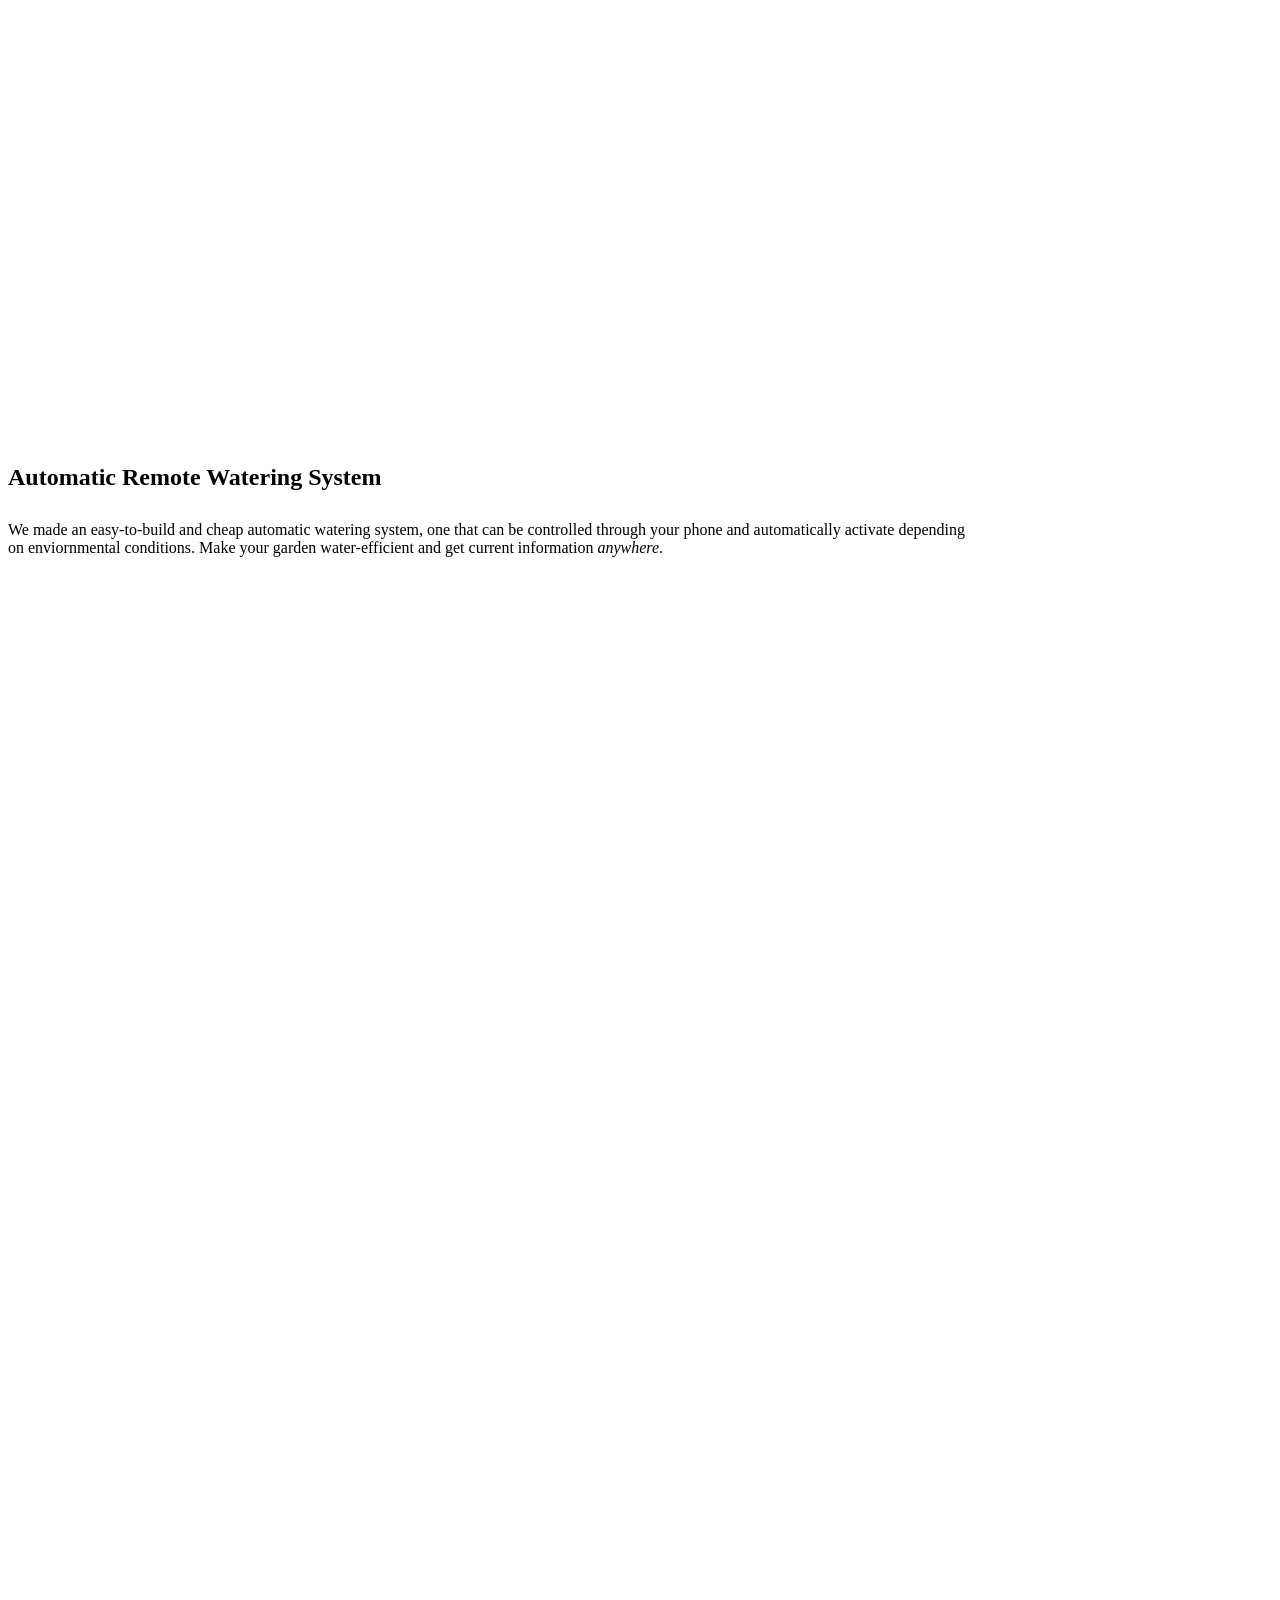
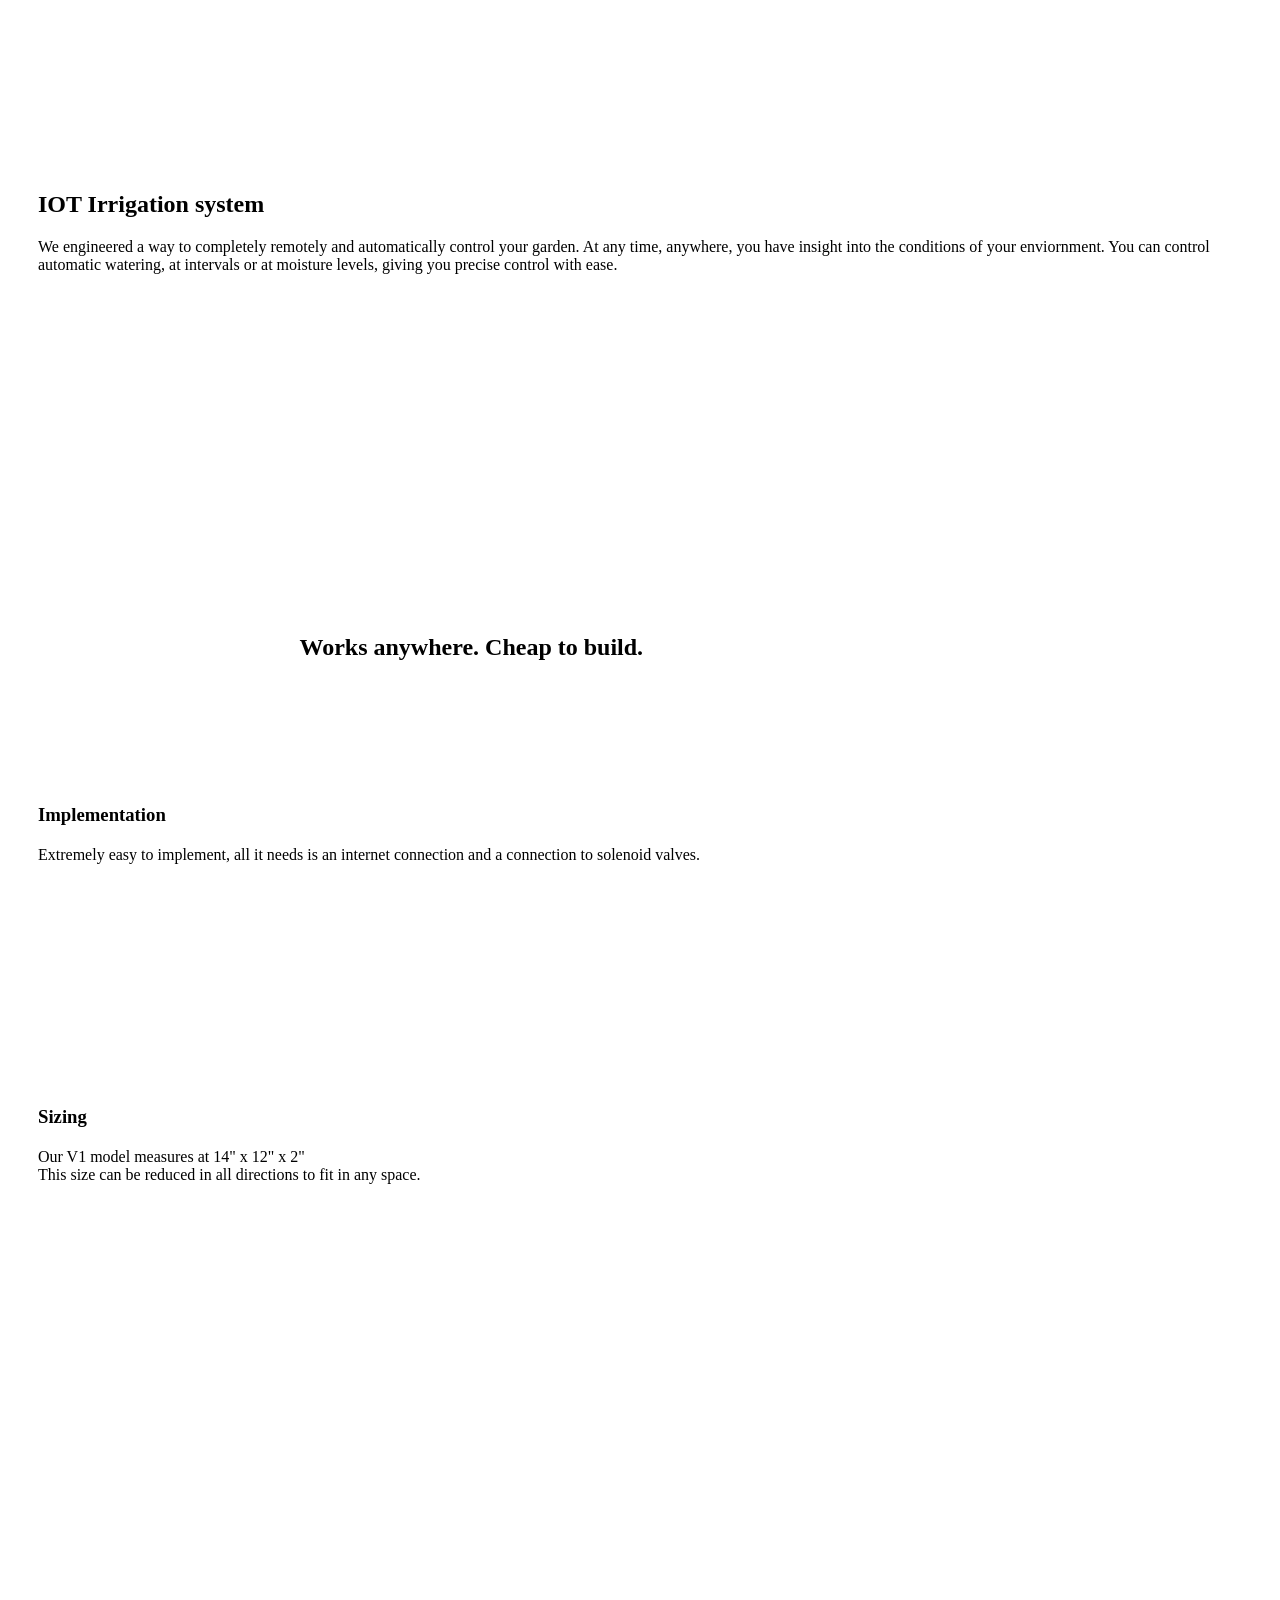
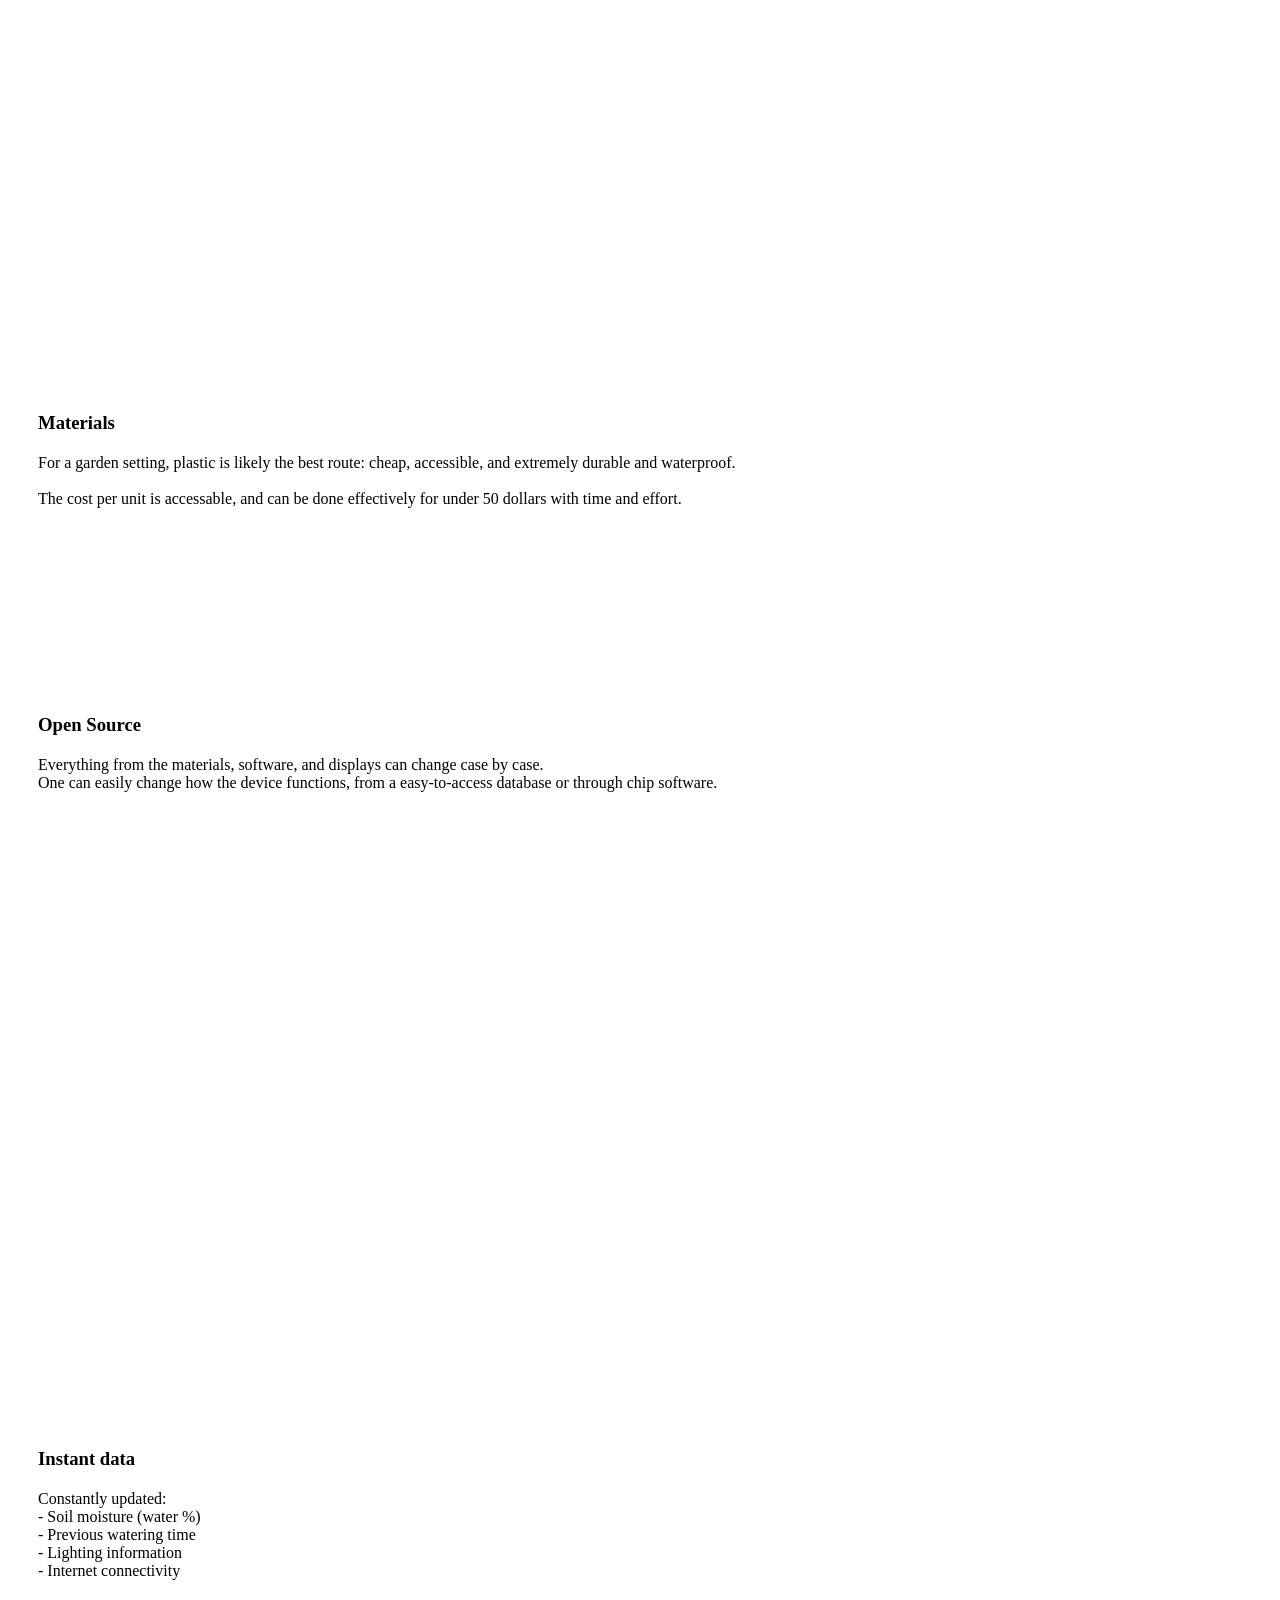
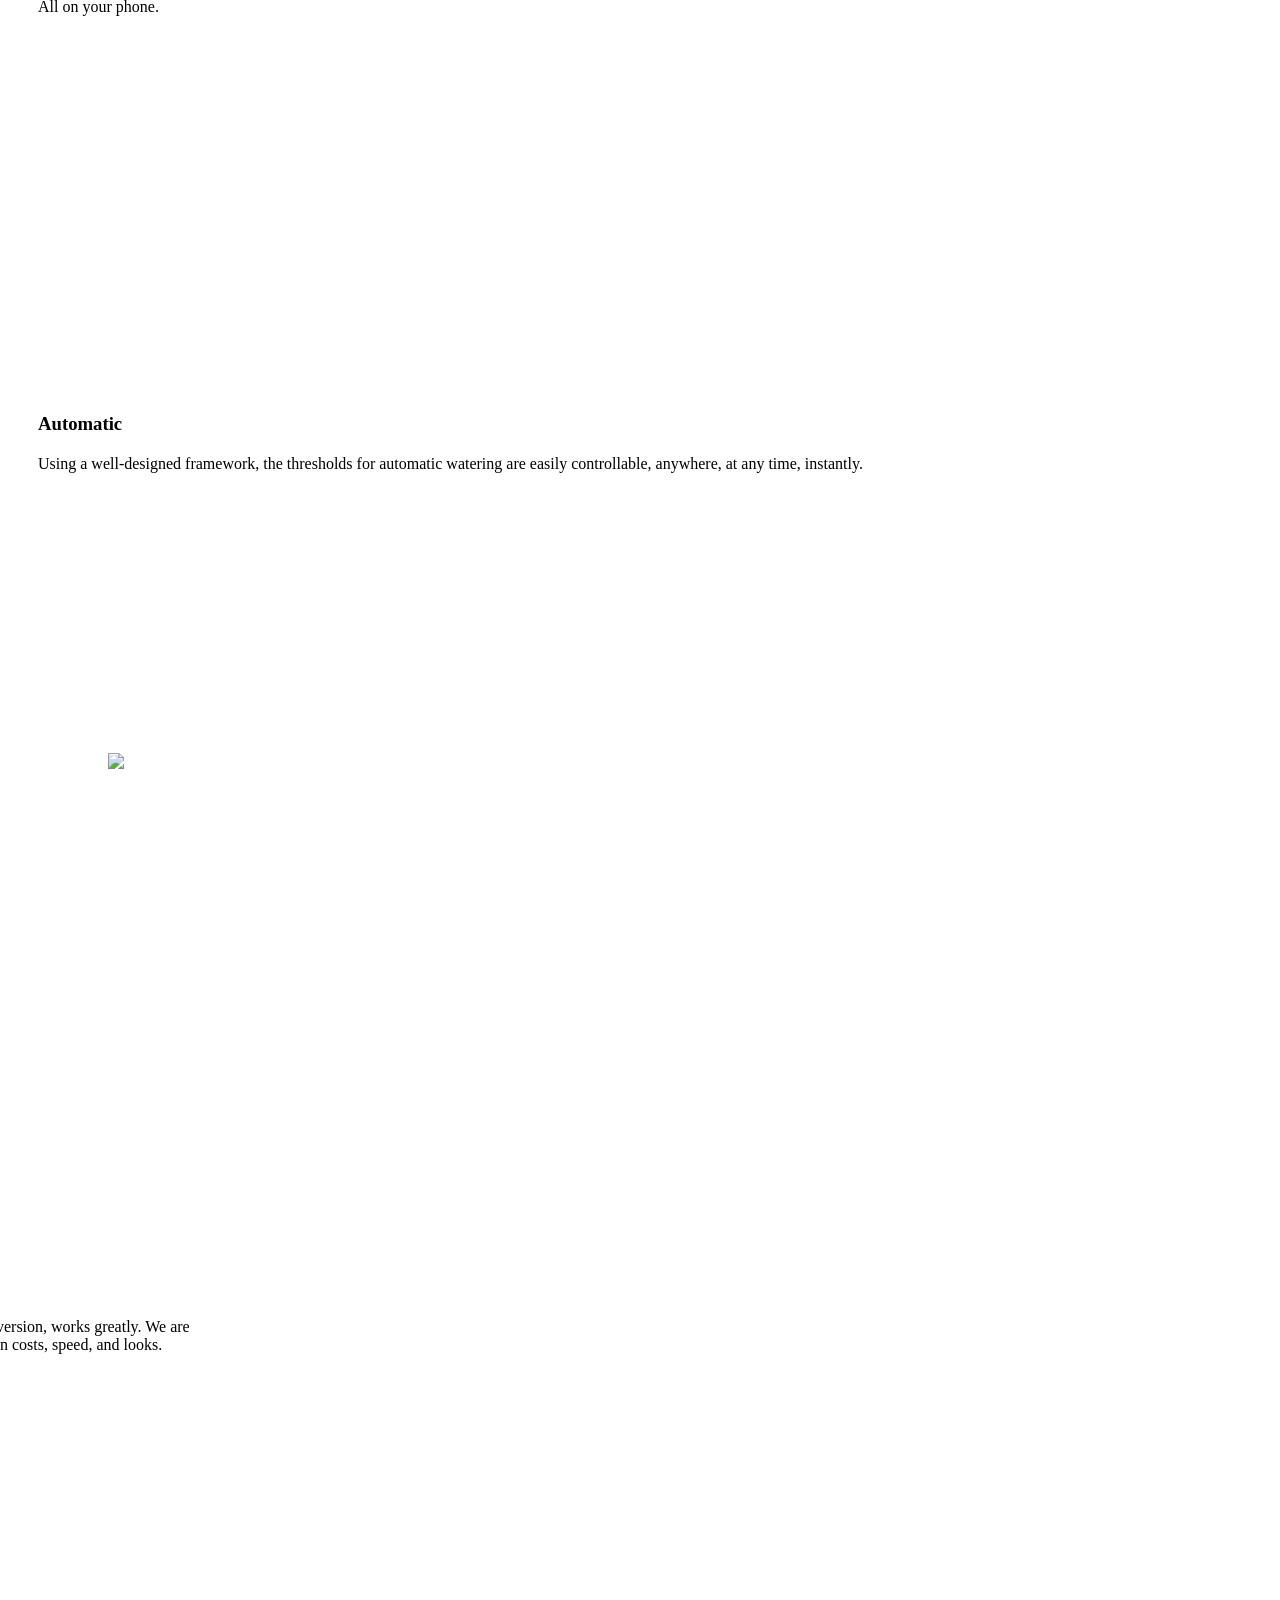
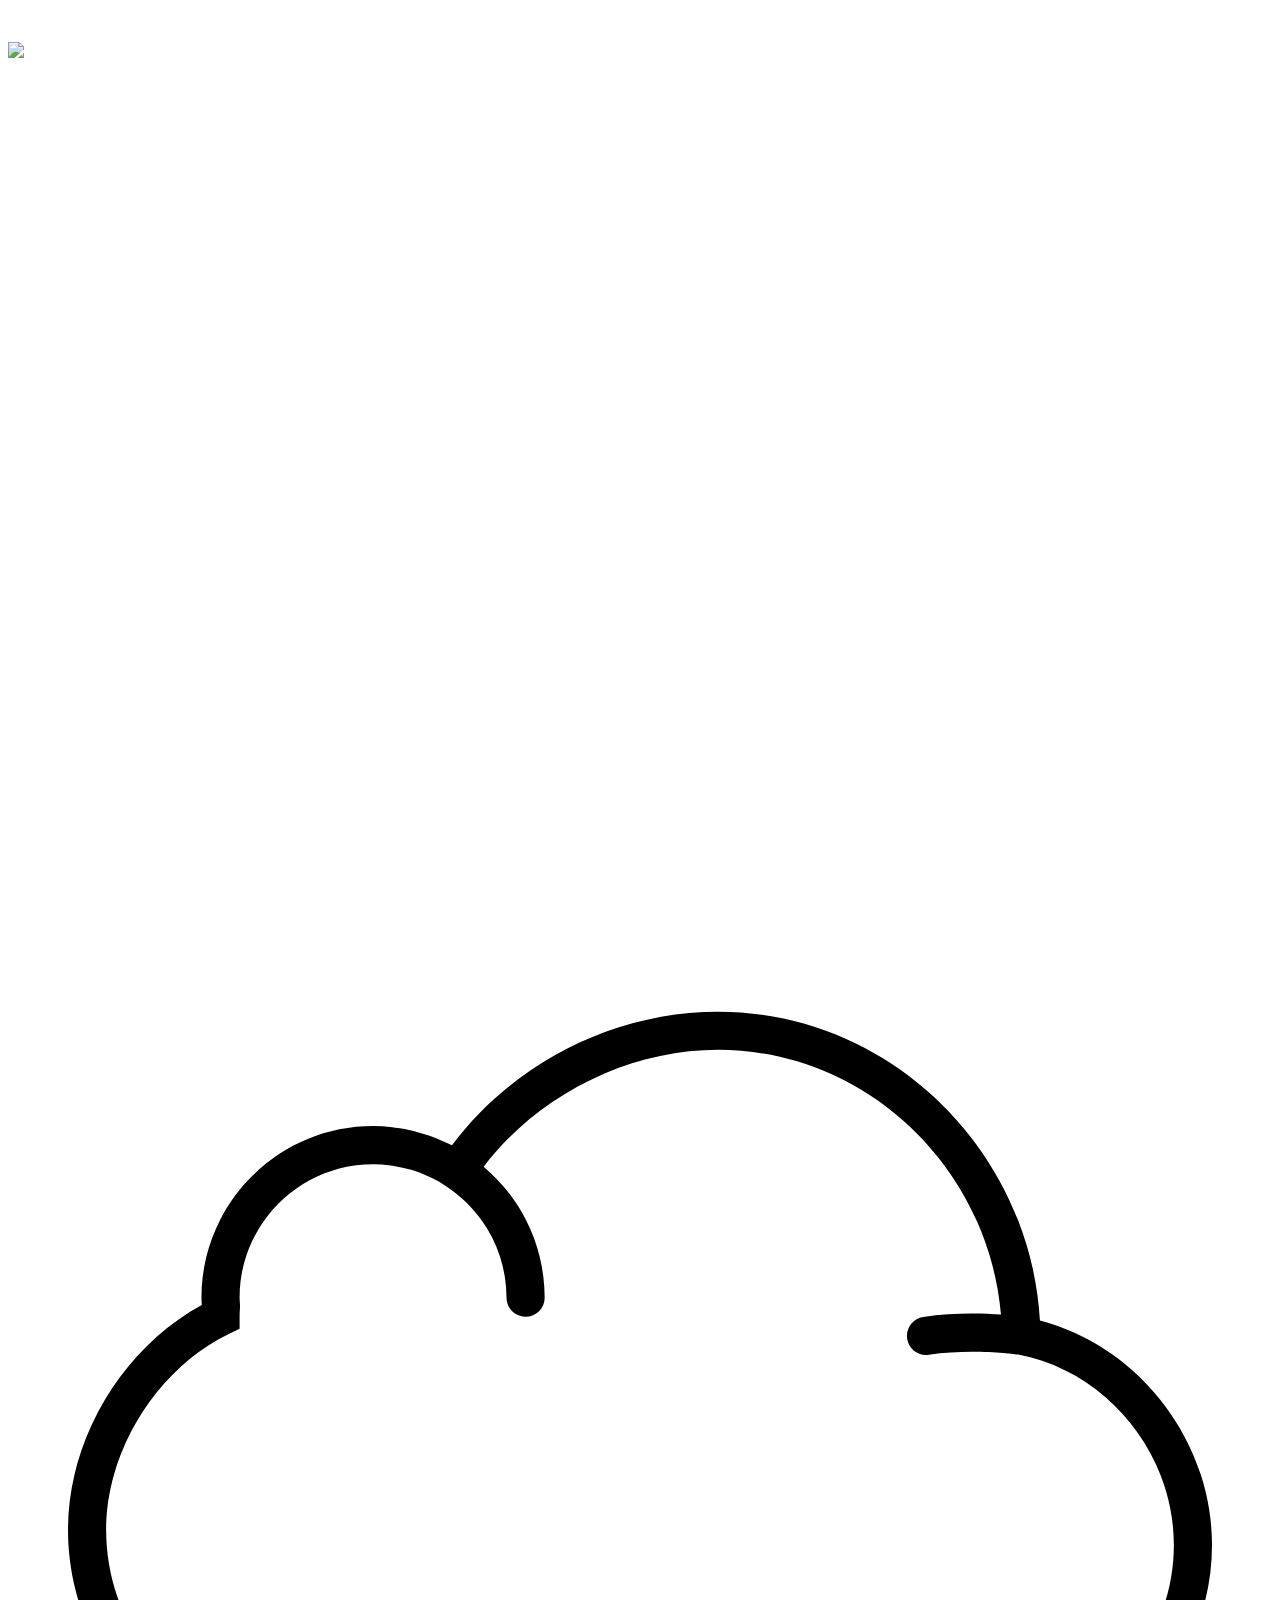
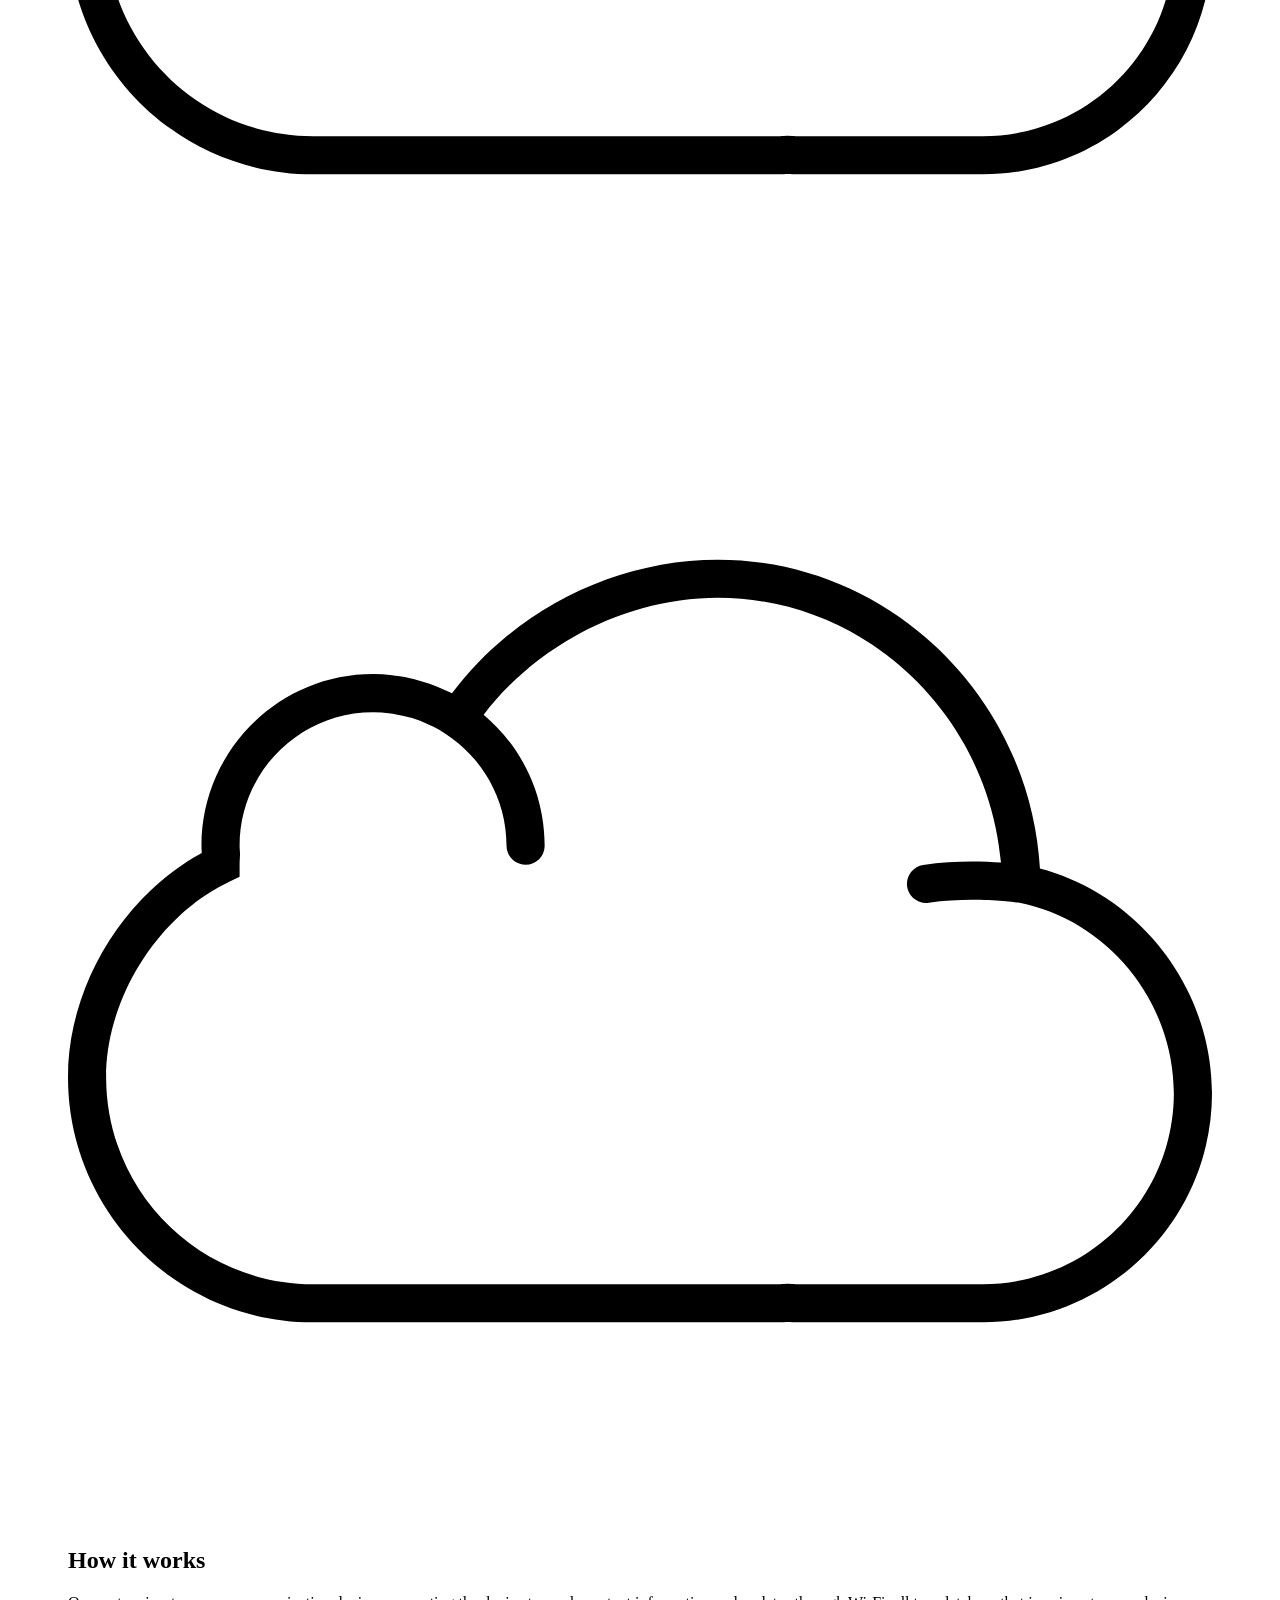
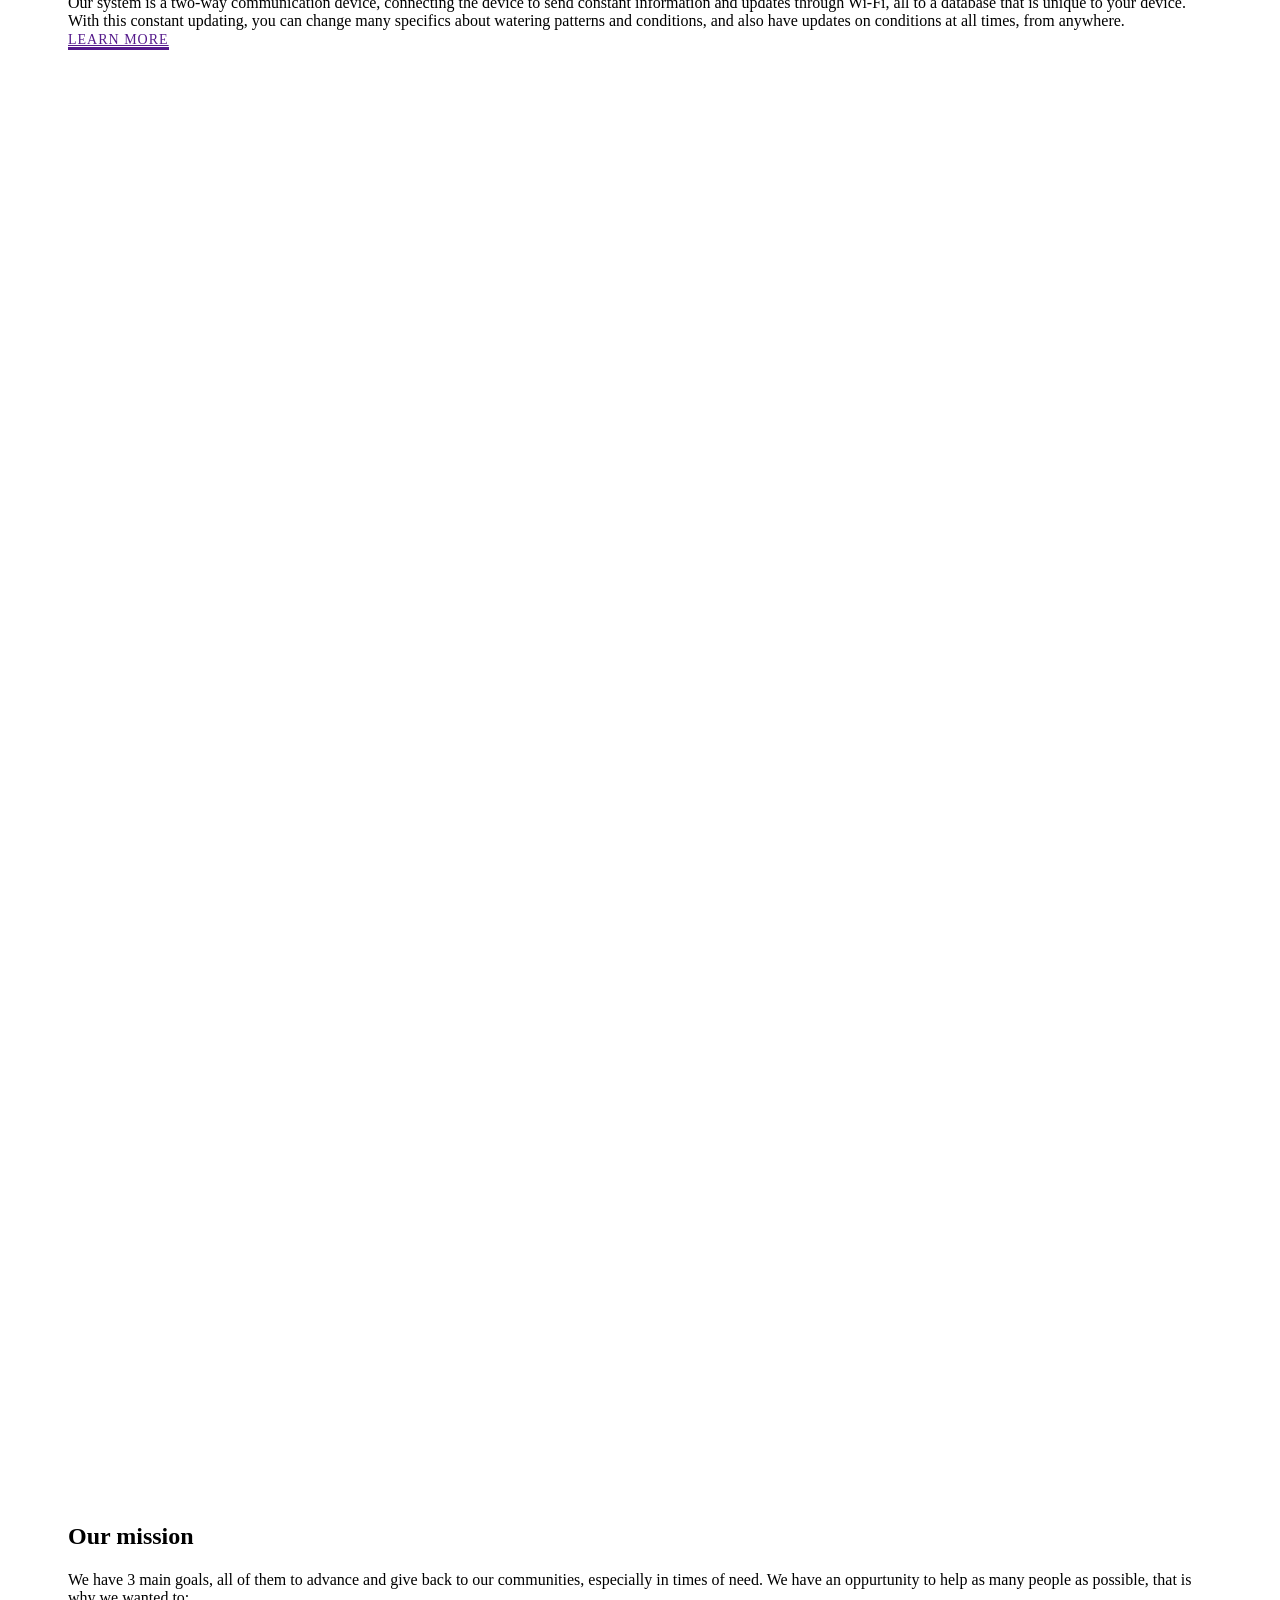
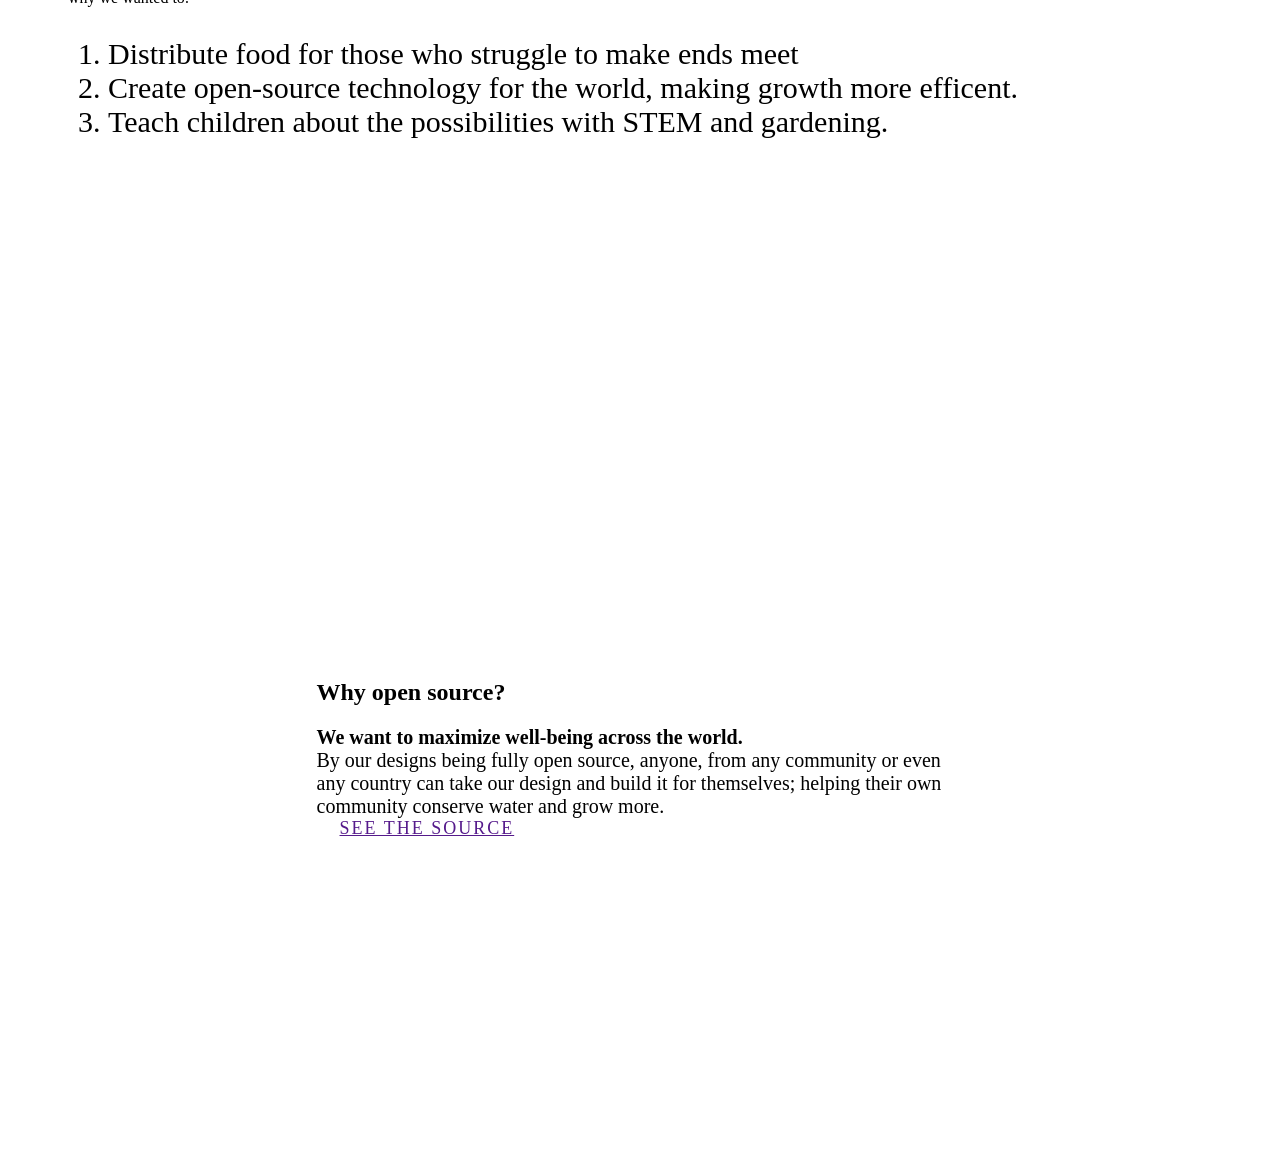
==== Page-1.html @ 3451a7b5 "added files" ====
<!DOCTYPE html>
<html style="font-size: 16px;"><head>
    <meta name="viewport" content="width=device-width, initial-scale=1.0">
    <meta charset="utf-8">
    <meta name="keywords" content="Automatic Remote Watering System, IOT Irrigation system, Works anywhere. Cheap to build., Our build, How it works, Our mission, Why open source?"><meta name="description" content=""><meta name="page_type" content="np-template-header-footer-from-plugin">
    <title></title>
    <link rel="stylesheet" href="/nicepage.css" media="screen">
    <script class="u-script" type="text/javascript" src="np://app.desktop.nicepage.com/jquery.js" defer=""></script>
    <script class="u-script" type="text/javascript" src="np://app.desktop.nicepage.com/nicepage.js" defer=""></script>
<meta name="generator" content="Nicepage 3.4.2, nicepage.com"></head>
<body class="u-body" data-style="blank" data-posts="" data-global-section-properties="{&quot;colorings&quot;:{&quot;light&quot;:[&quot;clean&quot;],&quot;colored&quot;:[&quot;clean&quot;],&quot;dark&quot;:[&quot;dark&quot;]}}" data-source="blank" data-page-sections-style="[]" data-page-coloring-types="{&quot;light&quot;:[&quot;clean&quot;],&quot;colored&quot;:[&quot;clean&quot;],&quot;dark&quot;:[&quot;dark&quot;]}" data-page-category="&quot;Basic&quot;"><section class="u-align-left u-clearfix u-image u-shading u-block-1549-1" custom-posts-hash="[I,T]" src="" data-brightness="40" data-post-id="685123684" data-section-properties="{&quot;margin&quot;:&quot;none&quot;,&quot;stretch&quot;:false}" data-id="1549" data-posts-content="[{'images':[[1300,800]],'maps':[],'videos':[],'icons':[],'textWidth':1140,'textHeight':800,'id':1,'headingProp':'title','textProp':'largeText'}]" data-style="intro-center-bottom-dark-v2" id="sec-0557">
  <div class="u-clearfix u-sheet u-block-1549-2" data-state="{&quot;margin-top&quot;:{&quot;shouldApplyDefaultMargins&quot;:{&quot;XL&quot;:false,&quot;LG&quot;:false,&quot;MD&quot;:false,&quot;SM&quot;:false,&quot;XS&quot;:false},&quot;parentVerticalAlign&quot;:{&quot;XL&quot;:&quot;&quot;,&quot;LG&quot;:&quot;&quot;,&quot;MD&quot;:&quot;&quot;,&quot;SM&quot;:&quot;&quot;,&quot;XS&quot;:&quot;&quot;}},&quot;margin-bottom&quot;:{&quot;shouldApplyDefaultMargins&quot;:{&quot;XL&quot;:false,&quot;LG&quot;:false,&quot;MD&quot;:false,&quot;SM&quot;:false,&quot;XS&quot;:false},&quot;parentVerticalAlign&quot;:{&quot;XL&quot;:&quot;&quot;,&quot;LG&quot;:&quot;&quot;,&quot;MD&quot;:&quot;&quot;,&quot;SM&quot;:&quot;&quot;,&quot;XS&quot;:&quot;&quot;}}}">
    <h1 class="u-text u-title u-block-1549-3" data-state="{&quot;margin-top&quot;:{&quot;shouldApplyDefaultMargins&quot;:{&quot;XL&quot;:false,&quot;LG&quot;:false,&quot;MD&quot;:false,&quot;SM&quot;:false,&quot;XS&quot;:false},&quot;parentVerticalAlign&quot;:{&quot;XL&quot;:&quot;&quot;,&quot;LG&quot;:&quot;&quot;,&quot;MD&quot;:&quot;&quot;,&quot;SM&quot;:&quot;&quot;,&quot;XS&quot;:&quot;&quot;}},&quot;margin-bottom&quot;:{&quot;shouldApplyDefaultMargins&quot;:{&quot;XL&quot;:false,&quot;LG&quot;:false,&quot;MD&quot;:false,&quot;SM&quot;:false,&quot;XS&quot;:false},&quot;parentVerticalAlign&quot;:{&quot;XL&quot;:&quot;&quot;,&quot;LG&quot;:&quot;&quot;,&quot;MD&quot;:&quot;&quot;,&quot;SM&quot;:&quot;&quot;,&quot;XS&quot;:&quot;&quot;}}}">Automatic Remote Watering System</h1>
    <p class="u-large-text u-text u-text-variant u-block-1549-4" data-state="{&quot;margin-top&quot;:{&quot;shouldApplyDefaultMargins&quot;:{&quot;XL&quot;:false,&quot;LG&quot;:false,&quot;MD&quot;:false,&quot;SM&quot;:false,&quot;XS&quot;:false},&quot;parentVerticalAlign&quot;:{&quot;XL&quot;:&quot;&quot;,&quot;LG&quot;:&quot;&quot;,&quot;MD&quot;:&quot;&quot;,&quot;SM&quot;:&quot;&quot;,&quot;XS&quot;:&quot;&quot;}},&quot;margin-bottom&quot;:{&quot;shouldApplyDefaultMargins&quot;:{&quot;XL&quot;:false,&quot;LG&quot;:false,&quot;MD&quot;:false,&quot;SM&quot;:false,&quot;XS&quot;:false},&quot;parentVerticalAlign&quot;:{&quot;XL&quot;:&quot;&quot;,&quot;LG&quot;:&quot;&quot;,&quot;MD&quot;:&quot;&quot;,&quot;SM&quot;:&quot;&quot;,&quot;XS&quot;:&quot;&quot;}}}">We made an <span style="font-weight: 400;">easy-to-build and cheap</span> <span style="font-weight: 400;">automatic watering system</span>, one that can be controlled through your phone and automatically activate depending on enviornmental conditions. Make your garden water-efficient and get current information <span style="font-style: italic;">anywhere</span>.</p>
  </div>
  <style data-mode="XL" data-visited="true">@media (min-width: 1200px) {
  .u-block-1549-1 {
    background-image: linear-gradient(0deg, rgba(var(--black-r),var(--black-g),var(--black-b),0.4), rgba(var(--black-r),var(--black-g),var(--black-b),0.4)), url("np://user.desktop.nicepage.com/Site_390113041/images/IMG_40881.JPG");
    background-position: 50% 50%;
  }
  .u-block-1549-2 {
    min-height: 800px;
  }
  .u-block-1549-3 {
    margin-top: 464px;
    margin-right: 397px;
    margin-bottom: 0;
    margin-left: 0;
  }
  .u-block-1549-4 {
    margin-top: 30px;
    margin-right: 303px;
    margin-bottom: 60px;
    margin-left: 0;
  }
}</style>
  <style data-mode="LG">@media (max-width: 1199px) and (min-width: 992px) {
  .u-block-1549-1 {
    background-position: 50% 50%;
    background-image: linear-gradient(0deg, rgba(var(--black-r),var(--black-g),var(--black-b),0.4), rgba(var(--black-r),var(--black-g),var(--black-b),0.4)), url("np://user.desktop.nicepage.com/Site_390113041/images/IMG_40881.JPG");
  }
  .u-block-1549-2 {
    min-height: 660px;
  }
  .u-block-1549-3 {
    margin-top: 464px;
    margin-left: 0;
    margin-right: 197px;
    margin-bottom: 0;
  }
  .u-block-1549-4 {
    margin-top: 30px;
    margin-left: 0;
    margin-right: 103px;
    margin-bottom: 60px;
  }
}</style>
  <style data-mode="MD">@media (max-width: 991px) and (min-width: 768px) {
  .u-block-1549-1 {
    background-position: 50% 50%;
    background-image: linear-gradient(0deg, rgba(var(--black-r),var(--black-g),var(--black-b),0.4), rgba(var(--black-r),var(--black-g),var(--black-b),0.4)), url("np://user.desktop.nicepage.com/Site_390113041/images/IMG_40881.JPG");
  }
  .u-block-1549-2 {
    min-height: 506px;
  }
  .u-block-1549-3 {
    margin-top: 464px;
    margin-left: 0;
    margin-right: 0;
    margin-bottom: 0;
  }
  .u-block-1549-4 {
    margin-top: 30px;
    margin-left: 0;
    margin-right: 0;
    margin-bottom: 60px;
  }
}</style>
  <style data-mode="SM">@media (max-width: 767px) and (min-width: 576px) {
  .u-block-1549-1 {
    background-position: 50% 50%;
    background-image: linear-gradient(0deg, rgba(var(--black-r),var(--black-g),var(--black-b),0.4), rgba(var(--black-r),var(--black-g),var(--black-b),0.4)), url("np://user.desktop.nicepage.com/Site_390113041/images/IMG_40881.JPG");
  }
  .u-block-1549-2 {
    min-height: 380px;
  }
  .u-block-1549-3 {
    margin-top: 464px;
    margin-left: 0;
    margin-right: 0;
    margin-bottom: 0;
  }
  .u-block-1549-4 {
    margin-top: 30px;
    margin-left: 0;
    margin-right: 0;
    margin-bottom: 60px;
  }
}</style>
  <style data-mode="XS" data-visited="true">@media (max-width: 575px) {
  .u-block-1549-1 {
    background-position: 50% 50%;
    background-image: linear-gradient(0deg, rgba(var(--black-r),var(--black-g),var(--black-b),0.4), rgba(var(--black-r),var(--black-g),var(--black-b),0.4)), url("np://user.desktop.nicepage.com/Site_390113041/images/IMG_40881.JPG");
  }
  .u-block-1549-2 {
    min-height: 287px;
  }
  .u-block-1549-3 {
    margin-top: 464px;
    margin-left: 0;
    margin-right: 0;
    margin-bottom: 0;
  }
  .u-block-1549-4 {
    margin-top: 30px;
    margin-left: 0;
    margin-right: 0;
    margin-bottom: 60px;
  }
}</style>
</section><section class="u-clearfix u-block-a77c-1" custom-posts-hash="[I,T]" data-state="{&quot;min-height&quot;:{&quot;XL&quot;:false,&quot;LG&quot;:true,&quot;MD&quot;:true,&quot;SM&quot;:true,&quot;XS&quot;:true}}" data-post-id="3033884319" data-section-properties="{&quot;grid-spacing&quot;:&quot;10&quot;,&quot;margin&quot;:&quot;both&quot;,&quot;stretch&quot;:true,&quot;marginTop&quot;:&quot;70&quot;,&quot;marginBottom&quot;:&quot;70&quot;}" data-id="a77c" data-posts-content="[{'images':[[767,400]],'maps':[],'videos':[],'icons':[],'textWidth':373,'textHeight':390,'id':1,'headingProp':'h2','textProp':'text'}]" data-style="third-1-image-v2" id="sec-a799">
  <div class="u-clearfix u-sheet u-block-a77c-2" data-state="{&quot;margin-top&quot;:{&quot;shouldApplyDefaultMargins&quot;:{&quot;XL&quot;:false,&quot;LG&quot;:false,&quot;MD&quot;:false,&quot;SM&quot;:false,&quot;XS&quot;:false},&quot;parentVerticalAlign&quot;:{&quot;XL&quot;:&quot;&quot;,&quot;LG&quot;:&quot;&quot;,&quot;MD&quot;:&quot;&quot;,&quot;SM&quot;:&quot;&quot;,&quot;XS&quot;:&quot;&quot;}},&quot;margin-bottom&quot;:{&quot;shouldApplyDefaultMargins&quot;:{&quot;XL&quot;:false,&quot;LG&quot;:false,&quot;MD&quot;:false,&quot;SM&quot;:false,&quot;XS&quot;:false},&quot;parentVerticalAlign&quot;:{&quot;XL&quot;:&quot;&quot;,&quot;LG&quot;:&quot;&quot;,&quot;MD&quot;:&quot;&quot;,&quot;SM&quot;:&quot;&quot;,&quot;XS&quot;:&quot;&quot;}}}" data-height-lg="100" data-height-md="30" data-height-sm="30" data-height-xs="162">
    <div class="u-clearfix u-expanded-width u-gutter-10 u-layout-wrap u-block-a77c-3" data-state="{&quot;margin-top&quot;:{&quot;shouldApplyDefaultMargins&quot;:{&quot;XL&quot;:false,&quot;LG&quot;:false,&quot;MD&quot;:false,&quot;SM&quot;:false,&quot;XS&quot;:false},&quot;parentVerticalAlign&quot;:{&quot;XL&quot;:&quot;&quot;,&quot;LG&quot;:&quot;&quot;,&quot;MD&quot;:&quot;&quot;,&quot;SM&quot;:&quot;&quot;,&quot;XS&quot;:&quot;&quot;}},&quot;margin-bottom&quot;:{&quot;shouldApplyDefaultMargins&quot;:{&quot;XL&quot;:false,&quot;LG&quot;:false,&quot;MD&quot;:false,&quot;SM&quot;:false,&quot;XS&quot;:false},&quot;parentVerticalAlign&quot;:{&quot;XL&quot;:&quot;&quot;,&quot;LG&quot;:&quot;&quot;,&quot;MD&quot;:&quot;&quot;,&quot;SM&quot;:&quot;&quot;,&quot;XS&quot;:&quot;&quot;}}}">
      <div class="u-layout">
        <div class="u-layout-row">
          <div class="u-container-style u-image u-layout-cell u-left-cell u-size-40 u-block-a77c-4" src="" data-brightness="" data-state="{&quot;min-height&quot;:{&quot;expandedParent&quot;:{&quot;XL&quot;:true,&quot;LG&quot;:true,&quot;MD&quot;:true,&quot;SM&quot;:true,&quot;XS&quot;:true},&quot;cellMultiplier&quot;:{&quot;XL&quot;:1,&quot;LG&quot;:1,&quot;MD&quot;:1,&quot;SM&quot;:1.5,&quot;XS&quot;:1},&quot;canCollapse&quot;:{&quot;XL&quot;:false,&quot;LG&quot;:false,&quot;MD&quot;:false,&quot;SM&quot;:false,&quot;XS&quot;:false}}}">
            <div class="u-container-layout u-valign-middle u-block-a77c-5" data-state="{&quot;min-height&quot;:{&quot;canCollapse&quot;:{&quot;XL&quot;:false,&quot;LG&quot;:false,&quot;MD&quot;:false,&quot;SM&quot;:false,&quot;XS&quot;:false}}}"></div>
          </div>
          <div class="u-align-left u-container-style u-layout-cell u-right-cell u-size-20 u-white u-block-a77c-6" data-state="{&quot;min-height&quot;:{&quot;expandedParent&quot;:{&quot;XL&quot;:true,&quot;LG&quot;:true,&quot;MD&quot;:true,&quot;SM&quot;:true,&quot;XS&quot;:true},&quot;cellMultiplier&quot;:{&quot;XL&quot;:1,&quot;LG&quot;:1,&quot;MD&quot;:1,&quot;SM&quot;:3,&quot;XS&quot;:1},&quot;canCollapse&quot;:{&quot;XL&quot;:false,&quot;LG&quot;:false,&quot;MD&quot;:true,&quot;SM&quot;:true,&quot;XS&quot;:true}}}">
            <div class="u-container-layout u-block-a77c-7" data-state="{&quot;min-height&quot;:{&quot;canCollapse&quot;:{&quot;XL&quot;:false,&quot;LG&quot;:false,&quot;MD&quot;:false,&quot;SM&quot;:false,&quot;XS&quot;:false}}}">
              <h2 class="u-text u-block-a77c-8">IOT Irrigation system</h2>
              <p class="u-text u-block-a77c-9">We engineered a way to completely remotely and automatically control your garden. At any time, anywhere, you have insight into the conditions of your enviornment. You can control automatic watering, at intervals or at moisture levels, giving you precise control with ease.</p>
              
            </div>
          </div>
        </div>
      </div>
    </div>
  </div>
  <style data-mode="XL" data-visited="true">@media (min-width: 1200px) {
  .u-block-a77c-2 {
    min-height: 530px;
  }
  .u-block-a77c-3 {
    margin-top: 70px;
    margin-bottom: 70px;
    margin-left: 0;
    margin-right: 0;
  }
  .u-block-a77c-4 {
    min-height: 400px;
    background-image: url("np://user.desktop.nicepage.com/Site_390113041/images/Ver1Render_2021-Jan-28_02-12-01AM-000_CustomizedView26209990236.png");
    background-position: 50% 50%;
  }
  .u-block-a77c-5 {
    padding-top: 30px;
    padding-bottom: 30px;
    padding-left: 60px;
    padding-right: 60px;
  }
  .u-block-a77c-6 {
    min-height: 400px;
    background-image: none;
  }
  .u-block-a77c-7 {
    padding-top: 30px;
    padding-bottom: 30px;
    padding-left: 30px;
    padding-right: 30px;
  }
  .u-block-a77c-8 {
    margin-top: 27px;
    margin-left: 0;
    margin-right: 0;
    margin-bottom: 0;
  }
  .u-block-a77c-9 {
    margin-top: 20px;
    margin-left: 0;
    margin-right: 0;
    margin-bottom: 0;
  }
}</style>
  <style data-mode="LG">@media (max-width: 1199px) and (min-width: 992px) {
  .u-block-a77c-2 {
    min-height: 30px;
  }
  .u-block-a77c-3 {
    margin-top: 70px;
    margin-bottom: 70px;
  }
  .u-block-a77c-4 {
    min-height: 330px;
    background-position: 50% 50%;
    background-image: url("np://user.desktop.nicepage.com/Site_390113041/images/Ver1Render_2021-Jan-28_02-12-01AM-000_CustomizedView26209990236.png");
  }
  .u-block-a77c-5 {
    padding-top: 30px;
    padding-bottom: 30px;
    padding-left: 60px;
    padding-right: 60px;
  }
  .u-block-a77c-6 {
    min-height: 330px;
    background-image: none;
  }
  .u-block-a77c-7 {
    padding-top: 30px;
    padding-bottom: 30px;
    padding-left: 30px;
    padding-right: 30px;
  }
  .u-block-a77c-8 {
    margin-top: 27px;
    margin-bottom: 0;
    margin-left: 0;
    margin-right: 0;
  }
  .u-block-a77c-9 {
    margin-bottom: 0;
    margin-top: 20px;
    margin-left: 0;
    margin-right: 0;
  }
}</style>
  <style data-mode="MD">@media (max-width: 991px) and (min-width: 768px) {
  .u-block-a77c-2 {
    min-height: 30px;
  }
  .u-block-a77c-3 {
    margin-top: 70px;
    margin-bottom: 70px;
  }
  .u-block-a77c-4 {
    min-height: 253px;
    background-position: 50% 50%;
    background-image: url("np://user.desktop.nicepage.com/Site_390113041/images/Ver1Render_2021-Jan-28_02-12-01AM-000_CustomizedView26209990236.png");
  }
  .u-block-a77c-5 {
    padding-top: 30px;
    padding-bottom: 30px;
    padding-left: 30px;
    padding-right: 30px;
  }
  .u-block-a77c-6 {
    min-height: 100px;
    background-image: none;
  }
  .u-block-a77c-7 {
    padding-top: 30px;
    padding-bottom: 30px;
    padding-left: 30px;
    padding-right: 30px;
  }
  .u-block-a77c-8 {
    margin-top: 27px;
    margin-bottom: 0;
    margin-left: 0;
    margin-right: 0;
  }
  .u-block-a77c-9 {
    margin-bottom: 0;
    margin-top: 20px;
    margin-left: 0;
    margin-right: 0;
  }
}</style>
  <style data-mode="SM">@media (max-width: 767px) and (min-width: 576px) {
  .u-block-a77c-2 {
    min-height: 162px;
  }
  .u-block-a77c-3 {
    margin-top: 70px;
    margin-bottom: 70px;
  }
  .u-block-a77c-4 {
    min-height: 285px;
    background-position: 50% 50%;
    background-image: url("np://user.desktop.nicepage.com/Site_390113041/images/Ver1Render_2021-Jan-28_02-12-01AM-000_CustomizedView26209990236.png");
  }
  .u-block-a77c-5 {
    padding-top: 30px;
    padding-bottom: 30px;
    padding-left: 10px;
    padding-right: 10px;
  }
  .u-block-a77c-6 {
    min-height: 100px;
    background-image: none;
  }
  .u-block-a77c-7 {
    padding-top: 30px;
    padding-bottom: 30px;
    padding-left: 10px;
    padding-right: 10px;
  }
  .u-block-a77c-8 {
    margin-top: 27px;
    margin-bottom: 0;
    margin-left: 0;
    margin-right: 0;
  }
  .u-block-a77c-9 {
    margin-bottom: 0;
    margin-top: 20px;
    margin-left: 0;
    margin-right: 0;
  }
}</style>
  <style data-mode="XS">@media (max-width: 575px) {
  .u-block-a77c-2 {
    min-height: 56px;
  }
  .u-block-a77c-3 {
    margin-top: 70px;
    margin-bottom: 70px;
  }
  .u-block-a77c-4 {
    min-height: 179px;
    background-position: 50% 50%;
    background-image: url("np://user.desktop.nicepage.com/Site_390113041/images/Ver1Render_2021-Jan-28_02-12-01AM-000_CustomizedView26209990236.png");
  }
  .u-block-a77c-5 {
    padding-top: 30px;
    padding-bottom: 30px;
    padding-left: 10px;
    padding-right: 10px;
  }
  .u-block-a77c-6 {
    min-height: 100px;
    background-image: none;
  }
  .u-block-a77c-7 {
    padding-top: 30px;
    padding-bottom: 30px;
    padding-left: 10px;
    padding-right: 10px;
  }
  .u-block-a77c-8 {
    margin-top: 27px;
    margin-bottom: 0;
    margin-left: 0;
    margin-right: 0;
  }
  .u-block-a77c-9 {
    margin-bottom: 0;
    margin-top: 20px;
    margin-left: 0;
    margin-right: 0;
  }
}</style>
</section><section class="u-clearfix u-block-3659-1" custom-posts-hash="[T,[I,[T,T,T],[T,T,T]]]" data-image-width="2000" data-image-height="1333" data-post-id="49360484;57945701;57945701;57945701;57945701;57945701;57945701" data-section-properties="{&quot;stretch&quot;:true}" data-id="3659" data-posts-content="[{'images':[],'maps':[],'videos':[],'icons':[],'textWidth':800,'textHeight':150,'id':1,'headingProp':'h2','textProp':'text'},{'images':[],'maps':[],'videos':[],'icons':[],'textWidth':373,'textHeight':191,'id':2,'groupId':3,'headingProp':'h3','textProp':'text'},{'images':[],'maps':[],'videos':[],'icons':[],'textWidth':373,'textHeight':191,'id':2,'groupId':3,'headingProp':'h3','textProp':'text'},{'images':[[383,603]],'maps':[],'videos':[],'icons':[],'textWidth':373,'textHeight':191,'id':2,'groupId':3,'headingProp':'h3','textProp':'text'},{'images':[],'maps':[],'videos':[],'icons':[],'textWidth':373,'textHeight':191,'id':2,'groupId':3,'headingProp':'h3','textProp':'text'},{'images':[],'maps':[],'videos':[],'icons':[],'textWidth':373,'textHeight':191,'id':2,'groupId':3,'headingProp':'h3','textProp':'text'},{'images':[],'maps':[],'videos':[],'icons':[],'textWidth':373,'textHeight':191,'id':2,'groupId':3,'headingProp':'h3','textProp':'text'}]" data-style="board-7-text-1-grid-v2" id="sec-9fd4">
  <div class="u-clearfix u-sheet u-block-3659-2" data-state="{&quot;margin-top&quot;:{&quot;shouldApplyDefaultMargins&quot;:{&quot;XL&quot;:false,&quot;LG&quot;:false,&quot;MD&quot;:false,&quot;SM&quot;:false,&quot;XS&quot;:false},&quot;parentVerticalAlign&quot;:{&quot;XL&quot;:&quot;&quot;,&quot;LG&quot;:&quot;&quot;,&quot;MD&quot;:&quot;&quot;,&quot;SM&quot;:&quot;&quot;,&quot;XS&quot;:&quot;&quot;}},&quot;margin-bottom&quot;:{&quot;shouldApplyDefaultMargins&quot;:{&quot;XL&quot;:false,&quot;LG&quot;:false,&quot;MD&quot;:false,&quot;SM&quot;:false,&quot;XS&quot;:false},&quot;parentVerticalAlign&quot;:{&quot;XL&quot;:&quot;&quot;,&quot;LG&quot;:&quot;&quot;,&quot;MD&quot;:&quot;&quot;,&quot;SM&quot;:&quot;&quot;,&quot;XS&quot;:&quot;&quot;}}}">
    <div class="u-align-center u-container-style u-group u-block-3659-3" data-state="{&quot;margin-top&quot;:{&quot;shouldApplyDefaultMargins&quot;:{&quot;XL&quot;:false,&quot;LG&quot;:false,&quot;MD&quot;:false,&quot;SM&quot;:false,&quot;XS&quot;:false},&quot;parentVerticalAlign&quot;:{&quot;XL&quot;:&quot;&quot;,&quot;LG&quot;:&quot;&quot;,&quot;MD&quot;:&quot;&quot;,&quot;SM&quot;:&quot;&quot;,&quot;XS&quot;:&quot;&quot;}},&quot;margin-bottom&quot;:{&quot;shouldApplyDefaultMargins&quot;:{&quot;XL&quot;:false,&quot;LG&quot;:false,&quot;MD&quot;:false,&quot;SM&quot;:false,&quot;XS&quot;:false},&quot;parentVerticalAlign&quot;:{&quot;XL&quot;:&quot;&quot;,&quot;LG&quot;:&quot;&quot;,&quot;MD&quot;:&quot;&quot;,&quot;SM&quot;:&quot;&quot;,&quot;XS&quot;:&quot;&quot;}},&quot;min-height&quot;:{&quot;canCollapse&quot;:{&quot;XL&quot;:false,&quot;LG&quot;:false,&quot;MD&quot;:false,&quot;SM&quot;:false,&quot;XS&quot;:false}}}">
      <div class="u-container-layout u-valign-middle u-block-3659-4" data-state="{&quot;min-height&quot;:{&quot;canCollapse&quot;:{&quot;XL&quot;:false,&quot;LG&quot;:false,&quot;MD&quot;:false,&quot;SM&quot;:false,&quot;XS&quot;:false}}}">
        <h2 class="u-text u-block-3659-5">Works anywhere. Cheap to build.</h2>
        
      </div>
    </div>
    <div class="u-clearfix u-expanded-width u-gutter-10 u-layout-wrap u-block-3659-7" data-state="{&quot;margin-top&quot;:{&quot;shouldApplyDefaultMargins&quot;:{&quot;XL&quot;:false,&quot;LG&quot;:false,&quot;MD&quot;:false,&quot;SM&quot;:false,&quot;XS&quot;:false},&quot;parentVerticalAlign&quot;:{&quot;XL&quot;:&quot;&quot;,&quot;LG&quot;:&quot;&quot;,&quot;MD&quot;:&quot;&quot;,&quot;SM&quot;:&quot;&quot;,&quot;XS&quot;:&quot;&quot;}},&quot;margin-bottom&quot;:{&quot;shouldApplyDefaultMargins&quot;:{&quot;XL&quot;:false,&quot;LG&quot;:false,&quot;MD&quot;:false,&quot;SM&quot;:false,&quot;XS&quot;:false},&quot;parentVerticalAlign&quot;:{&quot;XL&quot;:&quot;&quot;,&quot;LG&quot;:&quot;&quot;,&quot;MD&quot;:&quot;&quot;,&quot;SM&quot;:&quot;&quot;,&quot;XS&quot;:&quot;&quot;}}}">
      <div class="u-gutter-0 u-layout">
        <div class="u-layout-row">
          <div class="u-size-20 u-size-30-md">
            <div class="u-layout-col">
              <div class="u-align-left u-container-style u-layout-cell u-left-cell u-size-30 u-block-3659-8" data-state="{&quot;min-height&quot;:{&quot;expandedParent&quot;:{&quot;XL&quot;:true,&quot;LG&quot;:true,&quot;MD&quot;:true,&quot;SM&quot;:true,&quot;XS&quot;:true},&quot;cellMultiplier&quot;:{&quot;XL&quot;:1,&quot;LG&quot;:1,&quot;MD&quot;:1.5,&quot;SM&quot;:2,&quot;XS&quot;:1},&quot;canCollapse&quot;:{&quot;XL&quot;:false,&quot;LG&quot;:false,&quot;MD&quot;:true,&quot;SM&quot;:true,&quot;XS&quot;:true}}}">
                <div class="u-container-layout u-valign-top u-block-3659-9" data-state="{&quot;min-height&quot;:{&quot;canCollapse&quot;:{&quot;XL&quot;:false,&quot;LG&quot;:false,&quot;MD&quot;:false,&quot;SM&quot;:false,&quot;XS&quot;:false}}}">
                  <h3 class="u-text u-block-3659-10">Implementation</h3>
                  <p class="u-text u-block-3659-11">Extremely easy to implement, all it needs is an internet connection and a connection to solenoid valves.</p>
                </div>
              </div>
              <div class="u-align-left u-container-style u-layout-cell u-left-cell u-size-30 u-block-3659-22" data-state="{&quot;min-height&quot;:{&quot;expandedParent&quot;:{&quot;XL&quot;:true,&quot;LG&quot;:true,&quot;MD&quot;:true,&quot;SM&quot;:true,&quot;XS&quot;:true},&quot;cellMultiplier&quot;:{&quot;XL&quot;:1,&quot;LG&quot;:1,&quot;MD&quot;:1.5,&quot;SM&quot;:2,&quot;XS&quot;:1},&quot;canCollapse&quot;:{&quot;XL&quot;:false,&quot;LG&quot;:false,&quot;MD&quot;:true,&quot;SM&quot;:true,&quot;XS&quot;:true}}}">
                <div class="u-container-layout u-valign-top u-block-3659-23" data-state="{&quot;min-height&quot;:{&quot;canCollapse&quot;:{&quot;XL&quot;:false,&quot;LG&quot;:false,&quot;MD&quot;:false,&quot;SM&quot;:false,&quot;XS&quot;:false}}}">
                  <h3 class="u-text u-block-3659-24">Sizing</h3>
                  <p class="u-text u-block-3659-25">Our V1 model measures at 14" x 12" x 2"<br>This size can be reduced in all directions to fit in any space.</p>
                </div>
              </div>
              
            </div>
          </div>
          <div class="u-size-20 u-size-30-md">
            <div class="u-layout-row">
              <div class="u-align-left u-container-style u-image u-layout-cell u-size-60 u-block-3659-20" data-brightness="" src="" data-state="{&quot;min-height&quot;:{&quot;expandedParent&quot;:{&quot;XL&quot;:true,&quot;LG&quot;:true,&quot;MD&quot;:true,&quot;SM&quot;:true,&quot;XS&quot;:true},&quot;cellMultiplier&quot;:{&quot;XL&quot;:1,&quot;LG&quot;:1,&quot;MD&quot;:1.5,&quot;SM&quot;:2,&quot;XS&quot;:1},&quot;canCollapse&quot;:{&quot;XL&quot;:false,&quot;LG&quot;:false,&quot;MD&quot;:false,&quot;SM&quot;:false,&quot;XS&quot;:false}}}" data-image-width="1600" data-image-height="1200">
                <div class="u-container-layout u-valign-top u-block-3659-21" src="" data-state="{&quot;min-height&quot;:{&quot;canCollapse&quot;:{&quot;XL&quot;:false,&quot;LG&quot;:false,&quot;MD&quot;:false,&quot;SM&quot;:false,&quot;XS&quot;:false}}}"></div>
              </div>
            </div>
          </div>
          <div class="u-size-20 u-size-60-md">
            <div class="u-layout-col">
              <div class="u-align-left u-container-style u-layout-cell u-right-cell u-size-30 u-block-3659-30" data-state="{&quot;min-height&quot;:{&quot;expandedParent&quot;:{&quot;XL&quot;:true,&quot;LG&quot;:true,&quot;MD&quot;:true,&quot;SM&quot;:true,&quot;XS&quot;:true},&quot;cellMultiplier&quot;:{&quot;XL&quot;:1,&quot;LG&quot;:1,&quot;MD&quot;:3,&quot;SM&quot;:1,&quot;XS&quot;:1},&quot;canCollapse&quot;:{&quot;XL&quot;:false,&quot;LG&quot;:false,&quot;MD&quot;:true,&quot;SM&quot;:true,&quot;XS&quot;:true}}}">
                <div class="u-container-layout u-valign-top u-block-3659-31" data-state="{&quot;min-height&quot;:{&quot;canCollapse&quot;:{&quot;XL&quot;:false,&quot;LG&quot;:false,&quot;MD&quot;:false,&quot;SM&quot;:false,&quot;XS&quot;:false}}}">
                  <h3 class="u-text u-block-3659-32">Materials</h3>
                  <p class="u-text u-block-3659-33">For a garden setting, plastic is likely the best route: cheap, accessible, and extremely durable and waterproof.<br><br>The cost per unit is accessable, and can be done effectively for under 50 dollars with time and effort.</p>
                </div>
              </div>
              <div class="u-align-left u-container-style u-layout-cell u-right-cell u-size-30 u-block-3659-34" data-state="{&quot;min-height&quot;:{&quot;expandedParent&quot;:{&quot;XL&quot;:true,&quot;LG&quot;:true,&quot;MD&quot;:true,&quot;SM&quot;:true,&quot;XS&quot;:true},&quot;cellMultiplier&quot;:{&quot;XL&quot;:1,&quot;LG&quot;:1,&quot;MD&quot;:3,&quot;SM&quot;:1,&quot;XS&quot;:1},&quot;canCollapse&quot;:{&quot;XL&quot;:false,&quot;LG&quot;:false,&quot;MD&quot;:true,&quot;SM&quot;:true,&quot;XS&quot;:true}}}">
                <div class="u-container-layout u-valign-top u-block-3659-35" data-state="{&quot;min-height&quot;:{&quot;canCollapse&quot;:{&quot;XL&quot;:false,&quot;LG&quot;:false,&quot;MD&quot;:false,&quot;SM&quot;:false,&quot;XS&quot;:false}}}">
                  <h3 class="u-text u-block-3659-36">Open Source</h3>
                  <p class="u-text u-block-3659-37">Everything from the materials, software, and displays can change case by case.&nbsp;<br>One can easily change how the device functions, from a easy-to-access database or through chip software.</p>
                </div>
              </div>
              
            </div>
          </div>
        </div>
      </div>
    </div>
  </div>
  <style data-mode="XL" data-visited="true">@media (min-width: 1200px) {
  .u-block-3659-2 {
    min-height: 883px;
  }
  .u-block-3659-3 {
    min-height: 150px;
    width: 801px;
    margin-top: 60px;
    margin-left: auto;
    margin-right: auto;
    margin-bottom: 0;
  }
  .u-block-3659-4 {
    padding-top: 30px;
    padding-bottom: 30px;
    padding-left: 60px;
    padding-right: 60px;
  }
  .u-block-3659-5 {
    margin-top: 0;
    margin-bottom: 0;
    margin-left: 0;
    margin-right: 0;
  }
  .u-block-3659-7 {
    margin-top: 20px;
    margin-left: 0;
    margin-right: 0;
    margin-bottom: 55px;
  }
  .u-block-3659-8 {
    min-height: 302px;
  }
  .u-block-3659-9 {
    padding-top: 30px;
    padding-bottom: 30px;
    padding-left: 30px;
    padding-right: 30px;
  }
  .u-block-3659-10 {
    margin-top: 0;
    margin-bottom: 0;
    margin-left: 0;
    margin-right: 0;
  }
  .u-block-3659-11 {
    margin-top: 20px;
    margin-left: 0;
    margin-right: 0;
    margin-bottom: 0;
  }
  .u-block-3659-22 {
    min-height: 302px;
  }
  .u-block-3659-23 {
    padding-top: 30px;
    padding-bottom: 30px;
    padding-left: 30px;
    padding-right: 30px;
  }
  .u-block-3659-24 {
    margin-top: 0;
    margin-bottom: 0;
    margin-left: 0;
    margin-right: 0;
  }
  .u-block-3659-25 {
    margin-top: 20px;
    margin-left: 0;
    margin-right: 0;
    margin-bottom: 0;
  }
  .u-block-3659-20 {
    min-height: 604px;
    background-image: url("np://user.desktop.nicepage.com/Site_390113041/images/Ver1Render_2021-Jan-26_04-36-55AM-000_CustomizedView5614233109.png");
    background-position: 46.67% 50%;
  }
  .u-block-3659-21 {
    padding-top: 30px;
    padding-bottom: 30px;
    padding-left: 30px;
    padding-right: 30px;
  }
  .u-block-3659-30 {
    min-height: 302px;
  }
  .u-block-3659-31 {
    padding-top: 30px;
    padding-bottom: 30px;
    padding-left: 30px;
    padding-right: 30px;
  }
  .u-block-3659-32 {
    margin-top: 0;
    margin-bottom: 0;
    margin-left: 0;
    margin-right: 0;
  }
  .u-block-3659-33 {
    margin-top: 20px;
    margin-left: 0;
    margin-right: 0;
    margin-bottom: 0;
  }
  .u-block-3659-34 {
    min-height: 302px;
  }
  .u-block-3659-35 {
    padding-top: 30px;
    padding-bottom: 30px;
    padding-left: 30px;
    padding-right: 30px;
  }
  .u-block-3659-36 {
    margin-top: 0;
    margin-bottom: 0;
    margin-left: 0;
    margin-right: 0;
  }
  .u-block-3659-37 {
    margin-top: 20px;
    margin-left: 0;
    margin-right: 0;
    margin-bottom: 0;
  }
}</style>
  <style data-mode="LG">@media (max-width: 1199px) and (min-width: 992px) {
  .u-block-3659-2 {
    min-height: 6px;
  }
  .u-block-3659-3 {
    min-height: 124px;
    width: 801px;
    margin-top: 60px;
    margin-left: auto;
    margin-right: auto;
    margin-bottom: 0;
  }
  .u-block-3659-4 {
    padding-top: 30px;
    padding-bottom: 30px;
    padding-left: 60px;
    padding-right: 60px;
  }
  .u-block-3659-5 {
    margin-left: 0;
    margin-right: 0;
    margin-bottom: 0;
    margin-top: 0;
  }
  .u-block-3659-7 {
    margin-top: 20px;
    margin-bottom: 55px;
  }
  .u-block-3659-8 {
    min-height: 249px;
  }
  .u-block-3659-9 {
    padding-top: 30px;
    padding-bottom: 30px;
    padding-left: 30px;
    padding-right: 30px;
  }
  .u-block-3659-10 {
    margin-top: 0;
    margin-bottom: 0;
    margin-left: 0;
    margin-right: 0;
  }
  .u-block-3659-11 {
    margin-top: 20px;
    margin-left: 0;
    margin-right: 0;
    margin-bottom: 0;
  }
  .u-block-3659-22 {
    min-height: 249px;
  }
  .u-block-3659-23 {
    padding-top: 30px;
    padding-bottom: 30px;
    padding-left: 30px;
    padding-right: 30px;
  }
  .u-block-3659-24 {
    margin-top: 0;
    margin-bottom: 0;
    margin-left: 0;
    margin-right: 0;
  }
  .u-block-3659-25 {
    margin-top: 20px;
    margin-left: 0;
    margin-right: 0;
    margin-bottom: 0;
  }
  .u-block-3659-20 {
    min-height: 498px;
    background-position: 46.67% 50%;
    background-image: url("np://user.desktop.nicepage.com/Site_390113041/images/Ver1Render_2021-Jan-26_04-36-55AM-000_CustomizedView5614233109.png");
  }
  .u-block-3659-21 {
    padding-top: 30px;
    padding-bottom: 30px;
    padding-left: 30px;
    padding-right: 30px;
  }
  .u-block-3659-30 {
    min-height: 249px;
  }
  .u-block-3659-31 {
    padding-top: 30px;
    padding-bottom: 30px;
    padding-left: 30px;
    padding-right: 30px;
  }
  .u-block-3659-32 {
    margin-top: 0;
    margin-bottom: 0;
    margin-left: 0;
    margin-right: 0;
  }
  .u-block-3659-33 {
    margin-top: 20px;
    margin-left: 0;
    margin-right: 0;
    margin-bottom: 0;
  }
  .u-block-3659-34 {
    min-height: 249px;
  }
  .u-block-3659-35 {
    padding-top: 30px;
    padding-bottom: 30px;
    padding-left: 30px;
    padding-right: 30px;
  }
  .u-block-3659-36 {
    margin-top: 0;
    margin-bottom: 0;
    margin-left: 0;
    margin-right: 0;
  }
  .u-block-3659-37 {
    margin-top: 20px;
    margin-left: 0;
    margin-right: 0;
    margin-bottom: 0;
  }
}</style>
  <style data-mode="MD">@media (max-width: 991px) and (min-width: 768px) {
  .u-block-3659-2 {
    min-height: 372px;
  }
  .u-block-3659-3 {
    min-height: 95px;
    width: 720px;
    margin-top: 60px;
    margin-left: auto;
    margin-right: auto;
    margin-bottom: 0;
  }
  .u-block-3659-4 {
    padding-top: 30px;
    padding-bottom: 30px;
    padding-left: 30px;
    padding-right: 30px;
  }
  .u-block-3659-5 {
    margin-left: 0;
    margin-right: 0;
    margin-bottom: 0;
    margin-top: 0;
  }
  .u-block-3659-7 {
    margin-top: 20px;
    margin-bottom: 55px;
  }
  .u-block-3659-8 {
    min-height: 100px;
  }
  .u-block-3659-9 {
    padding-top: 30px;
    padding-bottom: 30px;
    padding-left: 30px;
    padding-right: 30px;
  }
  .u-block-3659-10 {
    margin-top: 0;
    margin-bottom: 0;
    margin-left: 0;
    margin-right: 0;
  }
  .u-block-3659-11 {
    margin-top: 20px;
    margin-left: 0;
    margin-right: 0;
    margin-bottom: 0;
  }
  .u-block-3659-22 {
    min-height: 100px;
  }
  .u-block-3659-23 {
    padding-top: 30px;
    padding-bottom: 30px;
    padding-left: 30px;
    padding-right: 30px;
  }
  .u-block-3659-24 {
    margin-top: 0;
    margin-bottom: 0;
    margin-left: 0;
    margin-right: 0;
  }
  .u-block-3659-25 {
    margin-top: 20px;
    margin-left: 0;
    margin-right: 0;
    margin-bottom: 0;
  }
  .u-block-3659-20 {
    min-height: 572px;
    background-position: 46.67% 50%;
    background-image: url("np://user.desktop.nicepage.com/Site_390113041/images/Ver1Render_2021-Jan-26_04-36-55AM-000_CustomizedView5614233109.png");
  }
  .u-block-3659-21 {
    padding-top: 30px;
    padding-bottom: 30px;
    padding-left: 30px;
    padding-right: 30px;
  }
  .u-block-3659-30 {
    min-height: 100px;
  }
  .u-block-3659-31 {
    padding-top: 30px;
    padding-bottom: 30px;
    padding-left: 30px;
    padding-right: 30px;
  }
  .u-block-3659-32 {
    margin-top: 0;
    margin-bottom: 0;
    margin-left: 0;
    margin-right: 0;
  }
  .u-block-3659-33 {
    margin-top: 20px;
    margin-left: 0;
    margin-right: 0;
    margin-bottom: 0;
  }
  .u-block-3659-34 {
    min-height: 100px;
  }
  .u-block-3659-35 {
    padding-top: 30px;
    padding-bottom: 30px;
    padding-left: 30px;
    padding-right: 30px;
  }
  .u-block-3659-36 {
    margin-top: 0;
    margin-bottom: 0;
    margin-left: 0;
    margin-right: 0;
  }
  .u-block-3659-37 {
    margin-top: 20px;
    margin-left: 0;
    margin-right: 0;
    margin-bottom: 0;
  }
}</style>
  <style data-mode="SM">@media (max-width: 767px) and (min-width: 576px) {
  .u-block-3659-2 {
    min-height: 627px;
  }
  .u-block-3659-3 {
    min-height: 71px;
    width: 540px;
    margin-top: 60px;
    margin-left: auto;
    margin-right: auto;
    margin-bottom: 0;
  }
  .u-block-3659-4 {
    padding-top: 30px;
    padding-bottom: 30px;
    padding-left: 10px;
    padding-right: 10px;
  }
  .u-block-3659-5 {
    margin-left: 0;
    margin-right: 0;
    margin-bottom: 0;
    margin-top: 0;
  }
  .u-block-3659-7 {
    margin-top: 20px;
    margin-bottom: 55px;
  }
  .u-block-3659-8 {
    min-height: 100px;
  }
  .u-block-3659-9 {
    padding-top: 30px;
    padding-bottom: 30px;
    padding-left: 10px;
    padding-right: 10px;
  }
  .u-block-3659-10 {
    margin-top: 0;
    margin-bottom: 0;
    margin-left: 0;
    margin-right: 0;
  }
  .u-block-3659-11 {
    margin-top: 20px;
    margin-left: 0;
    margin-right: 0;
    margin-bottom: 0;
  }
  .u-block-3659-22 {
    min-height: 100px;
  }
  .u-block-3659-23 {
    padding-top: 30px;
    padding-bottom: 30px;
    padding-left: 10px;
    padding-right: 10px;
  }
  .u-block-3659-24 {
    margin-top: 0;
    margin-bottom: 0;
    margin-left: 0;
    margin-right: 0;
  }
  .u-block-3659-25 {
    margin-top: 20px;
    margin-left: 0;
    margin-right: 0;
    margin-bottom: 0;
  }
  .u-block-3659-20 {
    min-height: 858px;
    background-position: 46.67% 50%;
    background-image: url("np://user.desktop.nicepage.com/Site_390113041/images/Ver1Render_2021-Jan-26_04-36-55AM-000_CustomizedView5614233109.png");
  }
  .u-block-3659-21 {
    padding-top: 30px;
    padding-bottom: 30px;
    padding-left: 10px;
    padding-right: 10px;
  }
  .u-block-3659-30 {
    min-height: 100px;
  }
  .u-block-3659-31 {
    padding-top: 30px;
    padding-bottom: 30px;
    padding-left: 10px;
    padding-right: 10px;
  }
  .u-block-3659-32 {
    margin-top: 0;
    margin-bottom: 0;
    margin-left: 0;
    margin-right: 0;
  }
  .u-block-3659-33 {
    margin-top: 20px;
    margin-left: 0;
    margin-right: 0;
    margin-bottom: 0;
  }
  .u-block-3659-34 {
    min-height: 100px;
  }
  .u-block-3659-35 {
    padding-top: 30px;
    padding-bottom: 30px;
    padding-left: 10px;
    padding-right: 10px;
  }
  .u-block-3659-36 {
    margin-top: 0;
    margin-bottom: 0;
    margin-left: 0;
    margin-right: 0;
  }
  .u-block-3659-37 {
    margin-top: 20px;
    margin-left: 0;
    margin-right: 0;
    margin-bottom: 0;
  }
}</style>
  <style data-mode="XS">@media (max-width: 575px) {
  .u-block-3659-2 {
    min-height: 344px;
  }
  .u-block-3659-3 {
    min-height: 45px;
    width: 340px;
    margin-top: 60px;
    margin-left: auto;
    margin-right: auto;
    margin-bottom: 0;
  }
  .u-block-3659-4 {
    padding-top: 30px;
    padding-bottom: 30px;
    padding-left: 10px;
    padding-right: 10px;
  }
  .u-block-3659-5 {
    margin-left: 0;
    margin-right: 0;
    margin-bottom: 0;
    margin-top: 0;
  }
  .u-block-3659-7 {
    margin-top: 20px;
    margin-bottom: 55px;
  }
  .u-block-3659-8 {
    min-height: 100px;
  }
  .u-block-3659-9 {
    padding-top: 30px;
    padding-bottom: 30px;
    padding-left: 10px;
    padding-right: 10px;
  }
  .u-block-3659-10 {
    margin-top: 0;
    margin-bottom: 0;
    margin-left: 0;
    margin-right: 0;
  }
  .u-block-3659-11 {
    margin-top: 20px;
    margin-left: 0;
    margin-right: 0;
    margin-bottom: 0;
  }
  .u-block-3659-22 {
    min-height: 100px;
  }
  .u-block-3659-23 {
    padding-top: 30px;
    padding-bottom: 30px;
    padding-left: 10px;
    padding-right: 10px;
  }
  .u-block-3659-24 {
    margin-top: 0;
    margin-bottom: 0;
    margin-left: 0;
    margin-right: 0;
  }
  .u-block-3659-25 {
    margin-top: 20px;
    margin-left: 0;
    margin-right: 0;
    margin-bottom: 0;
  }
  .u-block-3659-20 {
    min-height: 540px;
    background-position: 46.67% 50%;
    background-image: url("np://user.desktop.nicepage.com/Site_390113041/images/Ver1Render_2021-Jan-26_04-36-55AM-000_CustomizedView5614233109.png");
  }
  .u-block-3659-21 {
    padding-top: 30px;
    padding-bottom: 30px;
    padding-left: 10px;
    padding-right: 10px;
  }
  .u-block-3659-30 {
    min-height: 100px;
  }
  .u-block-3659-31 {
    padding-top: 30px;
    padding-bottom: 30px;
    padding-left: 10px;
    padding-right: 10px;
  }
  .u-block-3659-32 {
    margin-top: 0;
    margin-bottom: 0;
    margin-left: 0;
    margin-right: 0;
  }
  .u-block-3659-33 {
    margin-top: 20px;
    margin-left: 0;
    margin-right: 0;
    margin-bottom: 0;
  }
  .u-block-3659-34 {
    min-height: 100px;
  }
  .u-block-3659-35 {
    padding-top: 30px;
    padding-bottom: 30px;
    padding-left: 10px;
    padding-right: 10px;
  }
  .u-block-3659-36 {
    margin-top: 0;
    margin-bottom: 0;
    margin-left: 0;
    margin-right: 0;
  }
  .u-block-3659-37 {
    margin-top: 20px;
    margin-left: 0;
    margin-right: 0;
    margin-bottom: 0;
  }
}</style>
</section><section class="u-align-center u-clearfix u-block-2425-1" custom-posts-hash="[I,I,T,T]" data-post-id="1502951733;3273078461" data-section-properties="{&quot;stretch&quot;:true,&quot;margin&quot;:&quot;both&quot;,&quot;marginTop&quot;:&quot;70&quot;,&quot;marginBottom&quot;:&quot;70&quot;}" data-id="2425" data-state="{&quot;min-height&quot;:{&quot;canCollapse&quot;:{&quot;XL&quot;:null,&quot;LG&quot;:null,&quot;MD&quot;:null,&quot;SM&quot;:null,&quot;XS&quot;:null}}}" data-posts-content="[{'images':[[288,310]],'maps':[],'videos':[],'icons':[],'textWidth':277,'textHeight':300,'id':1,'groupId':2,'headingProp':'h3','textProp':'text'},{'images':[[288,310]],'maps':[],'videos':[],'icons':[],'textWidth':277,'textHeight':300,'id':3,'groupId':2,'headingProp':'h3','textProp':'text'}]" data-style="squares-4-img-text-img-text-bg" id="sec-d70f">
  <div class="u-clearfix u-sheet u-block-2425-2" data-state="{&quot;margin-top&quot;:{&quot;shouldApplyDefaultMargins&quot;:{&quot;XL&quot;:false,&quot;LG&quot;:false,&quot;MD&quot;:false,&quot;SM&quot;:false,&quot;XS&quot;:false},&quot;parentVerticalAlign&quot;:{&quot;XL&quot;:&quot;&quot;,&quot;LG&quot;:&quot;&quot;,&quot;MD&quot;:&quot;&quot;,&quot;SM&quot;:&quot;&quot;,&quot;XS&quot;:&quot;&quot;}},&quot;margin-bottom&quot;:{&quot;shouldApplyDefaultMargins&quot;:{&quot;XL&quot;:false,&quot;LG&quot;:false,&quot;MD&quot;:false,&quot;SM&quot;:false,&quot;XS&quot;:false},&quot;parentVerticalAlign&quot;:{&quot;XL&quot;:&quot;&quot;,&quot;LG&quot;:&quot;&quot;,&quot;MD&quot;:&quot;&quot;,&quot;SM&quot;:&quot;&quot;,&quot;XS&quot;:&quot;&quot;}}}">
    <div class="u-clearfix u-expanded-width u-gutter-10 u-layout-wrap u-block-2425-3" data-state="{&quot;margin-top&quot;:{&quot;shouldApplyDefaultMargins&quot;:{&quot;XL&quot;:false,&quot;LG&quot;:false,&quot;MD&quot;:false,&quot;SM&quot;:false,&quot;XS&quot;:false},&quot;parentVerticalAlign&quot;:{&quot;XL&quot;:&quot;&quot;,&quot;LG&quot;:&quot;&quot;,&quot;MD&quot;:&quot;&quot;,&quot;SM&quot;:&quot;&quot;,&quot;XS&quot;:&quot;&quot;}},&quot;margin-bottom&quot;:{&quot;shouldApplyDefaultMargins&quot;:{&quot;XL&quot;:false,&quot;LG&quot;:false,&quot;MD&quot;:false,&quot;SM&quot;:false,&quot;XS&quot;:false},&quot;parentVerticalAlign&quot;:{&quot;XL&quot;:&quot;&quot;,&quot;LG&quot;:&quot;&quot;,&quot;MD&quot;:&quot;&quot;,&quot;SM&quot;:&quot;&quot;,&quot;XS&quot;:&quot;&quot;}}}">
      <div class="u-layout">
        <div class="u-layout-row">
          <div class="u-container-style u-image u-layout-cell u-left-cell u-size-15 u-size-30-md u-block-2425-4" src="" data-brightness="" data-state="{&quot;min-height&quot;:{&quot;expandedParent&quot;:{&quot;XL&quot;:true,&quot;LG&quot;:true,&quot;MD&quot;:true,&quot;SM&quot;:true,&quot;XS&quot;:true},&quot;cellMultiplier&quot;:{&quot;XL&quot;:1,&quot;LG&quot;:1,&quot;MD&quot;:2,&quot;SM&quot;:2,&quot;XS&quot;:1},&quot;canCollapse&quot;:{&quot;XL&quot;:false,&quot;LG&quot;:false,&quot;MD&quot;:false,&quot;SM&quot;:false,&quot;XS&quot;:false}}}">
            <div class="u-container-layout u-valign-middle u-block-2425-5" data-state="{&quot;min-height&quot;:{&quot;canCollapse&quot;:{&quot;XL&quot;:false,&quot;LG&quot;:false,&quot;MD&quot;:false,&quot;SM&quot;:false,&quot;XS&quot;:false}}}"></div>
          </div>
          <div class="u-align-left u-container-style u-layout-cell u-size-15 u-size-30-md u-block-2425-6" data-state="{&quot;min-height&quot;:{&quot;expandedParent&quot;:{&quot;XL&quot;:true,&quot;LG&quot;:true,&quot;MD&quot;:true,&quot;SM&quot;:true,&quot;XS&quot;:true},&quot;cellMultiplier&quot;:{&quot;XL&quot;:1,&quot;LG&quot;:1,&quot;MD&quot;:2,&quot;SM&quot;:2,&quot;XS&quot;:1},&quot;canCollapse&quot;:{&quot;XL&quot;:false,&quot;LG&quot;:false,&quot;MD&quot;:true,&quot;SM&quot;:true,&quot;XS&quot;:true}}}">
            <div class="u-container-layout u-block-2425-7" data-state="{&quot;min-height&quot;:{&quot;canCollapse&quot;:{&quot;XL&quot;:false,&quot;LG&quot;:false,&quot;MD&quot;:false,&quot;SM&quot;:false,&quot;XS&quot;:false}}}">
              <h3 class="u-text u-block-2425-12">Instant data</h3>
              <p class="u-text u-block-2425-13">Constantly updated:<br>- Soil moisture (water %)<br>- Previous watering time<br>- Lighting information<br>- Internet connectivity&nbsp;<br><br>All on your phone.</p>
            </div>
          </div>
          <div class="u-container-style u-image u-layout-cell u-size-15 u-size-30-md u-block-2425-8" src="" data-brightness="" data-state="{&quot;min-height&quot;:{&quot;expandedParent&quot;:{&quot;XL&quot;:true,&quot;LG&quot;:true,&quot;MD&quot;:true,&quot;SM&quot;:true,&quot;XS&quot;:true},&quot;cellMultiplier&quot;:{&quot;XL&quot;:1,&quot;LG&quot;:1,&quot;MD&quot;:2,&quot;SM&quot;:2,&quot;XS&quot;:1},&quot;canCollapse&quot;:{&quot;XL&quot;:false,&quot;LG&quot;:false,&quot;MD&quot;:false,&quot;SM&quot;:false,&quot;XS&quot;:false}}}" data-image-width="1280" data-image-height="783">
            <div class="u-container-layout u-valign-middle u-block-2425-9" data-state="{&quot;min-height&quot;:{&quot;canCollapse&quot;:{&quot;XL&quot;:false,&quot;LG&quot;:false,&quot;MD&quot;:false,&quot;SM&quot;:false,&quot;XS&quot;:false}}}"></div>
          </div>
          <div class="u-align-left u-container-style u-layout-cell u-right-cell u-size-15 u-size-30-md u-block-2425-10" data-state="{&quot;min-height&quot;:{&quot;expandedParent&quot;:{&quot;XL&quot;:true,&quot;LG&quot;:true,&quot;MD&quot;:true,&quot;SM&quot;:true,&quot;XS&quot;:true},&quot;cellMultiplier&quot;:{&quot;XL&quot;:1,&quot;LG&quot;:1,&quot;MD&quot;:2,&quot;SM&quot;:2,&quot;XS&quot;:1},&quot;canCollapse&quot;:{&quot;XL&quot;:false,&quot;LG&quot;:false,&quot;MD&quot;:true,&quot;SM&quot;:true,&quot;XS&quot;:true}}}">
            <div class="u-container-layout u-valign-middle u-block-2425-11" data-state="{&quot;min-height&quot;:{&quot;canCollapse&quot;:{&quot;XL&quot;:false,&quot;LG&quot;:false,&quot;MD&quot;:false,&quot;SM&quot;:false,&quot;XS&quot;:false}}}">
              <h3 class="u-text u-block-2425-14">Automatic</h3>
              <p class="u-text u-block-2425-15">Using a well-designed framework, the thresholds for automatic watering are easily controllable, anywhere, at any time, instantly.</p>
            </div>
          </div>
        </div>
      </div>
    </div>
  </div>
  <style data-mode="XL" data-visited="true">@media (min-width: 1200px) {
  .u-block-2425-2 {
    min-height: 427px;
  }
  .u-block-2425-3 {
    margin-top: 67px;
    margin-left: 0;
    margin-right: 0;
    margin-bottom: 60px;
  }
  .u-block-2425-4 {
    min-height: 310px;
    background-image: url("np://user.desktop.nicepage.com/Site_390113041/images/IMG_40841.JPG");
    background-position: 47.38% 100%;
    background-size: auto 125%;
  }
  .u-block-2425-5 {
    padding-top: 30px;
    padding-bottom: 30px;
    padding-left: 30px;
    padding-right: 30px;
  }
  .u-block-2425-6 {
    min-height: 310px;
  }
  .u-block-2425-7 {
    padding-top: 30px;
    padding-bottom: 30px;
    padding-left: 30px;
    padding-right: 30px;
  }
  .u-block-2425-12 {
    margin-top: 55px;
    margin-bottom: 0;
    margin-left: 0;
  }
  .u-block-2425-13 {
    margin-top: 20px;
    margin-left: 0;
    margin-right: 0;
    margin-bottom: 0;
  }
  .u-block-2425-8 {
    min-height: 310px;
    background-image: url("np://user.desktop.nicepage.com/Site_390113041/images/c716bcb38e3105b2597ab13bd87c2b08249d23a046ae3e325a15cca6fbfc5f215fa57eb5b364c432ba026dc7a0d6e13ba264566c017c3ac5c167d4_1280.jpg");
    background-position: 50% 50%;
  }
  .u-block-2425-9 {
    padding-top: 30px;
    padding-bottom: 30px;
    padding-left: 30px;
    padding-right: 30px;
  }
  .u-block-2425-10 {
    min-height: 310px;
  }
  .u-block-2425-11 {
    padding-top: 30px;
    padding-bottom: 30px;
    padding-left: 30px;
    padding-right: 30px;
  }
  .u-block-2425-14 {
    margin-top: 0;
    margin-bottom: 0;
  }
  .u-block-2425-15 {
    margin-bottom: 0;
    margin-top: 20px;
  }
}</style>
  <style data-mode="LG">@media (max-width: 1199px) and (min-width: 992px) {
  .u-block-2425-2 {
    min-height: 346px;
  }
  .u-block-2425-3 {
    margin-top: 67px;
    margin-bottom: 60px;
  }
  .u-block-2425-4 {
    min-height: 256px;
    background-image: url("np://user.desktop.nicepage.com/Site_390113041/images/IMG_40841.JPG");
    background-position: 47.38% 100%;
    background-size: auto 125%;
  }
  .u-block-2425-5 {
    padding-top: 30px;
    padding-bottom: 30px;
    padding-left: 30px;
    padding-right: 30px;
  }
  .u-block-2425-6 {
    min-height: 256px;
  }
  .u-block-2425-7 {
    padding-top: 30px;
    padding-bottom: 30px;
    padding-left: 30px;
    padding-right: 30px;
  }
  .u-block-2425-12 {
    margin-top: 55px;
    margin-bottom: 0;
    margin-left: 0;
  }
  .u-block-2425-13 {
    margin-bottom: 0;
    margin-top: 20px;
    margin-left: 0;
    margin-right: 0;
  }
  .u-block-2425-8 {
    min-height: 256px;
    background-image: url("np://user.desktop.nicepage.com/Site_390113041/images/c716bcb38e3105b2597ab13bd87c2b08249d23a046ae3e325a15cca6fbfc5f215fa57eb5b364c432ba026dc7a0d6e13ba264566c017c3ac5c167d4_1280.jpg");
    background-position: 50% 50%;
  }
  .u-block-2425-9 {
    padding-top: 30px;
    padding-bottom: 30px;
    padding-left: 30px;
    padding-right: 30px;
  }
  .u-block-2425-10 {
    min-height: 256px;
  }
  .u-block-2425-11 {
    padding-top: 30px;
    padding-bottom: 30px;
    padding-left: 30px;
    padding-right: 30px;
  }
  .u-block-2425-14 {
    margin-top: 0;
    margin-bottom: 0;
  }
  .u-block-2425-15 {
    margin-bottom: 0;
    margin-top: 20px;
  }
}</style>
  <style data-mode="MD">@media (max-width: 991px) and (min-width: 768px) {
  .u-block-2425-2 {
    min-height: 265px;
  }
  .u-block-2425-3 {
    margin-top: 67px;
    margin-bottom: 60px;
  }
  .u-block-2425-4 {
    min-height: 392px;
    background-image: url("np://user.desktop.nicepage.com/Site_390113041/images/IMG_40841.JPG");
    background-position: 47.38% 100%;
    background-size: auto 125%;
  }
  .u-block-2425-5 {
    padding-top: 30px;
    padding-bottom: 30px;
    padding-left: 30px;
    padding-right: 30px;
  }
  .u-block-2425-6 {
    min-height: 100px;
  }
  .u-block-2425-7 {
    padding-top: 30px;
    padding-bottom: 30px;
    padding-left: 30px;
    padding-right: 30px;
  }
  .u-block-2425-12 {
    margin-top: 55px;
    margin-bottom: 0;
    margin-left: 0;
  }
  .u-block-2425-13 {
    margin-bottom: 0;
    margin-top: 20px;
    margin-left: 0;
    margin-right: 0;
  }
  .u-block-2425-8 {
    min-height: 392px;
    background-image: url("np://user.desktop.nicepage.com/Site_390113041/images/c716bcb38e3105b2597ab13bd87c2b08249d23a046ae3e325a15cca6fbfc5f215fa57eb5b364c432ba026dc7a0d6e13ba264566c017c3ac5c167d4_1280.jpg");
    background-position: 50% 50%;
  }
  .u-block-2425-9 {
    padding-top: 30px;
    padding-bottom: 30px;
    padding-left: 30px;
    padding-right: 30px;
  }
  .u-block-2425-10 {
    min-height: 100px;
  }
  .u-block-2425-11 {
    padding-top: 30px;
    padding-bottom: 30px;
    padding-left: 30px;
    padding-right: 30px;
  }
  .u-block-2425-14 {
    margin-top: 0;
    margin-bottom: 0;
  }
  .u-block-2425-15 {
    margin-bottom: 0;
    margin-top: 20px;
  }
}</style>
  <style data-mode="SM">@media (max-width: 767px) and (min-width: 576px) {
  .u-block-2425-2 {
    min-height: 199px;
  }
  .u-block-2425-3 {
    margin-top: 67px;
    margin-bottom: 60px;
  }
  .u-block-2425-4 {
    min-height: 588px;
    background-image: url("np://user.desktop.nicepage.com/Site_390113041/images/IMG_40841.JPG");
    background-position: 47.38% 100%;
    background-size: auto 125%;
  }
  .u-block-2425-5 {
    padding-top: 30px;
    padding-bottom: 30px;
    padding-left: 10px;
    padding-right: 10px;
  }
  .u-block-2425-6 {
    min-height: 100px;
  }
  .u-block-2425-7 {
    padding-top: 30px;
    padding-bottom: 30px;
    padding-left: 10px;
    padding-right: 10px;
  }
  .u-block-2425-12 {
    margin-top: 55px;
    margin-bottom: 0;
    margin-left: 0;
  }
  .u-block-2425-13 {
    margin-bottom: 0;
    margin-top: 20px;
    margin-left: 0;
    margin-right: 0;
  }
  .u-block-2425-8 {
    min-height: 588px;
    background-image: url("np://user.desktop.nicepage.com/Site_390113041/images/c716bcb38e3105b2597ab13bd87c2b08249d23a046ae3e325a15cca6fbfc5f215fa57eb5b364c432ba026dc7a0d6e13ba264566c017c3ac5c167d4_1280.jpg");
    background-position: 50% 50%;
  }
  .u-block-2425-9 {
    padding-top: 30px;
    padding-bottom: 30px;
    padding-left: 10px;
    padding-right: 10px;
  }
  .u-block-2425-10 {
    min-height: 100px;
  }
  .u-block-2425-11 {
    padding-top: 30px;
    padding-bottom: 30px;
    padding-left: 10px;
    padding-right: 10px;
  }
  .u-block-2425-14 {
    margin-top: 0;
    margin-bottom: 0;
  }
  .u-block-2425-15 {
    margin-bottom: 0;
    margin-top: 20px;
  }
}</style>
  <style data-mode="XS">@media (max-width: 575px) {
  .u-block-2425-2 {
    min-height: 125px;
  }
  .u-block-2425-3 {
    margin-top: 67px;
    margin-bottom: 60px;
  }
  .u-block-2425-4 {
    min-height: 370px;
    background-image: url("np://user.desktop.nicepage.com/Site_390113041/images/IMG_40841.JPG");
    background-position: 47.38% 100%;
    background-size: auto 125%;
  }
  .u-block-2425-5 {
    padding-top: 30px;
    padding-bottom: 30px;
    padding-left: 10px;
    padding-right: 10px;
  }
  .u-block-2425-6 {
    min-height: 100px;
  }
  .u-block-2425-7 {
    padding-top: 30px;
    padding-bottom: 30px;
    padding-left: 10px;
    padding-right: 10px;
  }
  .u-block-2425-12 {
    margin-top: 55px;
    margin-bottom: 0;
    margin-left: 0;
  }
  .u-block-2425-13 {
    margin-bottom: 0;
    margin-top: 20px;
    margin-left: 0;
    margin-right: 0;
  }
  .u-block-2425-8 {
    min-height: 370px;
    background-image: url("np://user.desktop.nicepage.com/Site_390113041/images/c716bcb38e3105b2597ab13bd87c2b08249d23a046ae3e325a15cca6fbfc5f215fa57eb5b364c432ba026dc7a0d6e13ba264566c017c3ac5c167d4_1280.jpg");
    background-position: 50% 50%;
  }
  .u-block-2425-9 {
    padding-top: 30px;
    padding-bottom: 30px;
    padding-left: 10px;
    padding-right: 10px;
  }
  .u-block-2425-10 {
    min-height: 100px;
  }
  .u-block-2425-11 {
    padding-top: 30px;
    padding-bottom: 30px;
    padding-left: 10px;
    padding-right: 10px;
  }
  .u-block-2425-14 {
    margin-top: 0;
    margin-bottom: 0;
  }
  .u-block-2425-15 {
    margin-bottom: 0;
    margin-top: 20px;
  }
}</style>
</section><section class="u-align-center u-clearfix u-block-61fe-1" custom-posts-hash="[[I,I],[I,T]]" data-post-id="1502951733" data-section-properties="{&quot;stretch&quot;:false,&quot;margin&quot;:&quot;both&quot;,&quot;marginTop&quot;:&quot;70&quot;,&quot;marginBottom&quot;:&quot;70&quot;}" data-id="61fe" data-state="{&quot;min-height&quot;:{&quot;canCollapse&quot;:{&quot;XL&quot;:null,&quot;LG&quot;:null,&quot;MD&quot;:null,&quot;SM&quot;:null,&quot;XS&quot;:null}}}" data-posts-content="[{'images':[[465,397],[575,384],[565,586]],'maps':[],'videos':[],'icons':[],'textWidth':442,'textHeight':300,'id':1,'groupId':2,'headingProp':'h2','textProp':'text'}]" data-style="over-grid-part-3-images-fix" id="sec-f5d4">
  <div class="u-clearfix u-sheet u-valign-middle u-block-61fe-2" data-state="{&quot;margin-top&quot;:{&quot;shouldApplyDefaultMargins&quot;:{&quot;XL&quot;:false,&quot;LG&quot;:false,&quot;MD&quot;:false,&quot;SM&quot;:false,&quot;XS&quot;:false},&quot;parentVerticalAlign&quot;:{&quot;XL&quot;:&quot;middle&quot;,&quot;LG&quot;:&quot;middle&quot;,&quot;MD&quot;:&quot;middle&quot;,&quot;SM&quot;:&quot;middle&quot;,&quot;XS&quot;:&quot;middle&quot;}},&quot;margin-bottom&quot;:{&quot;shouldApplyDefaultMargins&quot;:{&quot;XL&quot;:false,&quot;LG&quot;:false,&quot;MD&quot;:false,&quot;SM&quot;:false,&quot;XS&quot;:false},&quot;parentVerticalAlign&quot;:{&quot;XL&quot;:&quot;middle&quot;,&quot;LG&quot;:&quot;middle&quot;,&quot;MD&quot;:&quot;middle&quot;,&quot;SM&quot;:&quot;middle&quot;,&quot;XS&quot;:&quot;middle&quot;}}}">
    <div class="u-clearfix u-expanded-width u-gutter-10 u-layout-wrap u-block-61fe-3" data-state="{&quot;margin-top&quot;:{&quot;shouldApplyDefaultMargins&quot;:{&quot;XL&quot;:false,&quot;LG&quot;:false,&quot;MD&quot;:false,&quot;SM&quot;:false,&quot;XS&quot;:false},&quot;parentVerticalAlign&quot;:{&quot;XL&quot;:&quot;middle&quot;,&quot;LG&quot;:&quot;middle&quot;,&quot;MD&quot;:&quot;middle&quot;,&quot;SM&quot;:&quot;middle&quot;,&quot;XS&quot;:&quot;middle&quot;}},&quot;margin-bottom&quot;:{&quot;shouldApplyDefaultMargins&quot;:{&quot;XL&quot;:false,&quot;LG&quot;:false,&quot;MD&quot;:false,&quot;SM&quot;:false,&quot;XS&quot;:false},&quot;parentVerticalAlign&quot;:{&quot;XL&quot;:&quot;middle&quot;,&quot;LG&quot;:&quot;middle&quot;,&quot;MD&quot;:&quot;middle&quot;,&quot;SM&quot;:&quot;middle&quot;,&quot;XS&quot;:&quot;middle&quot;}}}">
      <div class="u-layout">
        <div class="u-layout-row">
          <div class="u-size-30">
            <div class="u-layout-col">
              <div class="u-align-left u-container-style u-layout-cell u-left-cell u-size-30 u-block-61fe-6" src="" data-state="{&quot;min-height&quot;:{&quot;expandedParent&quot;:{&quot;XL&quot;:true,&quot;LG&quot;:true,&quot;MD&quot;:true,&quot;SM&quot;:true,&quot;XS&quot;:true},&quot;cellMultiplier&quot;:{&quot;XL&quot;:1,&quot;LG&quot;:1,&quot;MD&quot;:1,&quot;SM&quot;:2,&quot;XS&quot;:1},&quot;canCollapse&quot;:{&quot;XL&quot;:false,&quot;LG&quot;:false,&quot;MD&quot;:false,&quot;SM&quot;:false,&quot;XS&quot;:false}}}">
                <div class="u-container-layout u-block-61fe-7" src="" data-state="{&quot;min-height&quot;:{&quot;canCollapse&quot;:{&quot;XL&quot;:false,&quot;LG&quot;:false,&quot;MD&quot;:false,&quot;SM&quot;:false,&quot;XS&quot;:false}}}">
                  <img class="u-expand-resize u-expanded-width u-image u-block-61fe-14" data-brightness="" data-state="{&quot;height&quot;:{&quot;expandedBlock&quot;:{&quot;XL&quot;:true,&quot;LG&quot;:true,&quot;MD&quot;:true,&quot;SM&quot;:true,&quot;XS&quot;:true},&quot;expandedParent&quot;:{&quot;XL&quot;:true,&quot;LG&quot;:true,&quot;MD&quot;:true,&quot;SM&quot;:true,&quot;XS&quot;:true}}}" src="np://user.desktop.nicepage.com/Site_390113041/images/IMG_40961.JPG">
                </div>
              </div>
              <div class="u-align-left u-container-style u-image u-layout-cell u-left-cell u-size-30 u-block-61fe-8" data-brightness="" src="" data-image-width="1600" data-image-height="1200" data-state="{&quot;min-height&quot;:{&quot;expandedParent&quot;:{&quot;XL&quot;:true,&quot;LG&quot;:true,&quot;MD&quot;:true,&quot;SM&quot;:true,&quot;XS&quot;:true},&quot;cellMultiplier&quot;:{&quot;XL&quot;:1,&quot;LG&quot;:1,&quot;MD&quot;:1,&quot;SM&quot;:2,&quot;XS&quot;:1},&quot;canCollapse&quot;:{&quot;XL&quot;:false,&quot;LG&quot;:false,&quot;MD&quot;:false,&quot;SM&quot;:false,&quot;XS&quot;:false}}}">
                <div class="u-container-layout u-block-61fe-9" src="" data-state="{&quot;min-height&quot;:{&quot;canCollapse&quot;:{&quot;XL&quot;:false,&quot;LG&quot;:false,&quot;MD&quot;:false,&quot;SM&quot;:false,&quot;XS&quot;:false}}}"></div>
              </div>
            </div>
          </div>
          <div class="u-size-30">
            <div class="u-layout-row">
              <div class="u-align-left u-container-style u-layout-cell u-right-cell u-size-60 u-block-61fe-4" src="" data-state="{&quot;min-height&quot;:{&quot;expandedParent&quot;:{&quot;XL&quot;:true,&quot;LG&quot;:true,&quot;MD&quot;:true,&quot;SM&quot;:true,&quot;XS&quot;:true},&quot;cellMultiplier&quot;:{&quot;XL&quot;:1,&quot;LG&quot;:1,&quot;MD&quot;:1,&quot;SM&quot;:2,&quot;XS&quot;:1},&quot;canCollapse&quot;:{&quot;XL&quot;:false,&quot;LG&quot;:false,&quot;MD&quot;:true,&quot;SM&quot;:true,&quot;XS&quot;:true}}}">
                <div class="u-container-layout u-block-61fe-5" src="" data-state="{&quot;min-height&quot;:{&quot;canCollapse&quot;:{&quot;XL&quot;:false,&quot;LG&quot;:false,&quot;MD&quot;:false,&quot;SM&quot;:false,&quot;XS&quot;:false}}}">
                  <img class="u-expand-resize u-expanded-width u-image u-block-61fe-15" data-brightness="" data-state="{&quot;height&quot;:{&quot;expandedBlock&quot;:{&quot;XL&quot;:true,&quot;LG&quot;:true,&quot;MD&quot;:true,&quot;SM&quot;:true,&quot;XS&quot;:true},&quot;expandedParent&quot;:{&quot;XL&quot;:true,&quot;LG&quot;:true,&quot;MD&quot;:true,&quot;SM&quot;:true,&quot;XS&quot;:true}}}" src="np://user.desktop.nicepage.com/Site_390113041/images/IMG_40941.JPG">
                  <div class="u-align-center u-container-style u-group u-opacity u-opacity-90 u-white u-block-61fe-10" data-state="{&quot;min-height&quot;:{&quot;canCollapse&quot;:{&quot;XL&quot;:false,&quot;LG&quot;:false,&quot;MD&quot;:false,&quot;SM&quot;:false,&quot;XS&quot;:false}}}">
                    <div class="u-container-layout u-block-61fe-11" data-state="{&quot;min-height&quot;:{&quot;canCollapse&quot;:{&quot;XL&quot;:false,&quot;LG&quot;:false,&quot;MD&quot;:false,&quot;SM&quot;:false,&quot;XS&quot;:false}}}">
                      <h2 class="u-text u-block-61fe-12">Our build</h2>
                      <p class="u-text u-block-61fe-13">Our current system, the first version, works greatly. We are looking to improve production costs, speed, and looks.</p>
                      
                    </div>
                  </div>
                </div>
              </div>
            </div>
          </div>
        </div>
      </div>
    </div>
  </div>
  <style data-mode="XL" data-visited="true">@media (min-width: 1200px) {
  .u-block-61fe-2 {
    min-height: 901px;
  }
  .u-block-61fe-3 {
    margin-top: 60px;
    margin-right: auto;
    margin-bottom: 60px;
    margin-left: 0;
  }
  .u-block-61fe-6 {
    min-height: 405px;
  }
  .u-block-61fe-7 {
    padding-top: 0;
    padding-right: 0;
    padding-bottom: 0;
    padding-left: 100px;
  }
  .u-block-61fe-14 {
    height: 397px;
    margin-bottom: 0;
    margin-left: 0;
    margin-right: auto;
  }
  .u-block-61fe-8 {
    min-height: 384px;
    background-image: url("np://user.desktop.nicepage.com/Site_390113041/images/IMG_40911.JPG");
    background-position: 50% 50%;
  }
  .u-block-61fe-9 {
    padding-top: 20px;
    padding-bottom: 20px;
    padding-left: 20px;
    padding-right: 20px;
  }
  .u-block-61fe-4 {
    min-height: 789px;
  }
  .u-block-61fe-5 {
    padding-top: 100px;
    padding-left: 0;
    padding-right: 0;
    padding-bottom: 0;
  }
  .u-block-61fe-15 {
    height: 586px;
    margin-top: 0;
    margin-right: auto;
    margin-bottom: 0;
    margin-left: 0;
  }
  .u-block-61fe-10 {
    min-height: 300px;
    width: 442px;
    margin-top: -443px;
    margin-right: auto;
    margin-bottom: 0;
    margin-left: -226px;
  }
  .u-block-61fe-11 {
    padding-top: 30px;
    padding-bottom: 30px;
    padding-left: 30px;
    padding-right: 30px;
  }
  .u-block-61fe-12 {
    margin-top: 22px;
    margin-left: 0;
    margin-right: 0;
    margin-bottom: 0;
  }
  .u-block-61fe-13 {
    margin-top: 20px;
    margin-left: 0;
    margin-right: 0;
    margin-bottom: 0;
  }
}</style>
  <style data-mode="LG" data-visited="true">@media (max-width: 1199px) and (min-width: 992px) {
  .u-block-61fe-2 {
    min-height: 763px;
  }
  .u-block-61fe-3 {
    margin-top: 60px;
    margin-bottom: 60px;
  }
  .u-block-61fe-6 {
    min-height: 334px;
  }
  .u-block-61fe-7 {
    padding-top: 0;
    padding-right: 0;
    padding-bottom: 0;
    padding-left: 100px;
  }
  .u-block-61fe-14 {
    height: 313px;
    margin-bottom: 0;
  }
  .u-block-61fe-8 {
    min-height: 317px;
    background-image: url("np://user.desktop.nicepage.com/Site_390113041/images/IMG_40911.JPG");
    background-position: 50% 50%;
  }
  .u-block-61fe-9 {
    padding-top: 20px;
    padding-bottom: 20px;
    padding-left: 20px;
    padding-right: 20px;
  }
  .u-block-61fe-4 {
    min-height: 651px;
  }
  .u-block-61fe-5 {
    padding-top: 100px;
    padding-left: 0;
    padding-right: 0;
    padding-bottom: 0;
  }
  .u-block-61fe-15 {
    height: 483px;
    margin-top: 0;
    margin-bottom: 0;
  }
  .u-block-61fe-10 {
    min-height: 300px;
    width: 442px;
    margin-top: -404px;
    margin-right: auto;
    margin-bottom: 0;
    margin-left: -225px;
  }
  .u-block-61fe-11 {
    padding-top: 30px;
    padding-bottom: 30px;
    padding-left: 30px;
    padding-right: 30px;
  }
  .u-block-61fe-12 {
    margin-top: 22px;
    margin-bottom: 0;
    margin-left: 0;
    margin-right: 0;
  }
  .u-block-61fe-13 {
    margin-top: 20px;
    margin-left: 0;
    margin-right: 0;
    margin-bottom: 0;
  }
}</style>
  <style data-mode="MD" data-visited="true">@media (max-width: 991px) and (min-width: 768px) {
  .u-block-61fe-2 {
    min-height: 455px;
  }
  .u-block-61fe-3 {
    margin-top: 60px;
    margin-bottom: 60px;
  }
  .u-block-61fe-6 {
    min-height: 256px;
  }
  .u-block-61fe-7 {
    padding-top: 0;
    padding-right: 0;
    padding-bottom: 0;
    padding-left: 30px;
  }
  .u-block-61fe-14 {
    height: 279px;
    margin-bottom: 0;
  }
  .u-block-61fe-8 {
    min-height: 243px;
    background-image: url("np://user.desktop.nicepage.com/Site_390113041/images/IMG_40911.JPG");
    background-position: 50% 50%;
  }
  .u-block-61fe-9 {
    padding-top: 20px;
    padding-bottom: 20px;
    padding-left: 20px;
    padding-right: 20px;
  }
  .u-block-61fe-4 {
    min-height: 100px;
  }
  .u-block-61fe-5 {
    padding-top: 30px;
    padding-left: 0;
    padding-right: 0;
    padding-bottom: 0;
  }
  .u-block-61fe-15 {
    height: 462px;
    margin-top: 0;
    margin-bottom: 0;
  }
  .u-block-61fe-10 {
    min-height: 235px;
    width: 370px;
    margin-top: -377px;
    margin-right: auto;
    margin-bottom: 0;
    margin-left: -187px;
  }
  .u-block-61fe-11 {
    padding-top: 19px;
    padding-bottom: 19px;
    padding-left: 30px;
    padding-right: 30px;
  }
  .u-block-61fe-12 {
    margin-top: 22px;
    margin-bottom: 0;
    margin-left: 0;
    margin-right: 0;
  }
  .u-block-61fe-13 {
    margin-top: 20px;
    margin-left: 0;
    margin-right: 0;
    margin-bottom: 0;
  }
}</style>
  <style data-mode="SM" data-visited="true">@media (max-width: 767px) and (min-width: 576px) {
  .u-block-61fe-2 {
    min-height: 677px;
  }
  .u-block-61fe-3 {
    margin-top: 60px;
    margin-bottom: 60px;
  }
  .u-block-61fe-6 {
    min-height: 384px;
  }
  .u-block-61fe-7 {
    padding-top: 0;
    padding-right: 0;
    padding-bottom: 0;
    padding-left: 10px;
  }
  .u-block-61fe-14 {
    height: 448px;
    margin-bottom: 0;
  }
  .u-block-61fe-8 {
    min-height: 365px;
    background-image: url("np://user.desktop.nicepage.com/Site_390113041/images/IMG_40911.JPG");
    background-position: 50% 50%;
  }
  .u-block-61fe-9 {
    padding-top: 20px;
    padding-bottom: 20px;
    padding-left: 10px;
    padding-right: 10px;
  }
  .u-block-61fe-4 {
    min-height: 548px;
  }
  .u-block-61fe-5 {
    padding-top: 30px;
    padding-left: 0;
    padding-right: 0;
    padding-bottom: 0;
  }
  .u-block-61fe-15 {
    height: 508px;
    margin-top: 0;
    margin-bottom: 0;
  }
  .u-block-61fe-10 {
    min-height: 235px;
    width: 370px;
    margin-top: -625px;
    margin-right: auto;
    margin-bottom: 0;
    margin-left: 85px;
  }
  .u-block-61fe-11 {
    padding-top: 19px;
    padding-bottom: 19px;
    padding-left: 10px;
    padding-right: 10px;
  }
  .u-block-61fe-12 {
    margin-top: 22px;
    margin-bottom: 0;
    margin-left: 0;
    margin-right: 0;
  }
  .u-block-61fe-13 {
    margin-top: 20px;
    margin-left: 0;
    margin-right: 0;
    margin-bottom: 0;
  }
}</style>
  <style data-mode="XS" data-visited="true">@media (max-width: 575px) {
  .u-block-61fe-2 {
    min-height: 985px;
  }
  .u-block-61fe-3 {
    margin-top: 60px;
    margin-bottom: 60px;
  }
  .u-block-61fe-6 {
    min-height: 242px;
  }
  .u-block-61fe-7 {
    padding-top: 0;
    padding-right: 0;
    padding-bottom: 0;
    padding-left: 10px;
  }
  .u-block-61fe-14 {
    height: 279px;
    margin-bottom: 0;
  }
  .u-block-61fe-8 {
    min-height: 230px;
    background-image: url("np://user.desktop.nicepage.com/Site_390113041/images/IMG_40911.JPG");
    background-position: 50% 50%;
  }
  .u-block-61fe-9 {
    padding-top: 20px;
    padding-bottom: 20px;
    padding-left: 10px;
    padding-right: 10px;
  }
  .u-block-61fe-4 {
    min-height: 356px;
  }
  .u-block-61fe-5 {
    padding-top: 30px;
    padding-left: 0;
    padding-right: 0;
    padding-bottom: 0;
  }
  .u-block-61fe-15 {
    height: 316px;
    margin-top: 0;
    margin-bottom: 0;
  }
  .u-block-61fe-10 {
    min-height: 246px;
    width: 280px;
    margin-top: -418px;
    margin-left: auto;
    margin-right: auto;
    margin-bottom: 0;
  }
  .u-block-61fe-11 {
    padding-top: 19px;
    padding-bottom: 19px;
    padding-left: 10px;
    padding-right: 10px;
  }
  .u-block-61fe-12 {
    margin-top: 22px;
    margin-bottom: 0;
    margin-left: 0;
    margin-right: 0;
  }
  .u-block-61fe-13 {
    margin-top: 20px;
    margin-left: 0;
    margin-right: 0;
    margin-bottom: 0;
  }
}</style>
</section><section class="u-clearfix u-block-67df-1" custom-posts-hash="[I,T]" data-state="{&quot;min-height&quot;:{&quot;canCollapse&quot;:{&quot;XL&quot;:null,&quot;LG&quot;:null,&quot;MD&quot;:null,&quot;SM&quot;:null,&quot;XS&quot;:null}}}" data-post-id="2128098000" data-section-properties="{&quot;grid-spacing&quot;:&quot;0&quot;,&quot;spacingAdditional&quot;:&quot;none&quot;,&quot;width&quot;:&quot;section&quot;,&quot;align&quot;:&quot;center&quot;,&quot;margin&quot;:&quot;none&quot;,&quot;stretch&quot;:true}" data-id="67df" data-height-lg="317.78099999999995" data-height-md="191.78099999999995" data-posts-content="[{'images':[[570,655]],'maps':[],'videos':[],'icons':[{}],'textWidth':570,'textHeight':655,'id':1,'groupId':2,'headingProp':'h2','textProp':'text'}]" data-style="split-1-image-1-text-icon-right" id="sec-fb02">
  <style data-mode="XL" data-visited="true">@media (min-width: 1200px) {
  .u-block-67df-14 {
    min-height: 655px;
  }
  .u-block-67df-3 {
    pointer-events: auto;
    margin-top: 0;
    margin-right: auto;
    margin-bottom: 0;
    margin-left: 0;
  }
  .u-block-67df-8 {
    min-height: 655px;
    pointer-events: auto;
  }
  .u-block-67df-9 {
    padding-top: 30px;
    padding-bottom: 30px;
    padding-left: 60px;
    padding-right: 60px;
  }
  .u-block-67df-12 {
    height: 48px;
    width: 48px;
    background-image: none;
    margin-top: 172px;
    margin-left: auto;
    margin-right: auto;
    margin-bottom: 0;
  }
  .u-block-67df-10 {
    margin-top: 30px;
    margin-left: 0;
    margin-right: 0;
    margin-bottom: 0;
  }
  .u-block-67df-11 {
    margin-top: 20px;
    margin-left: 0;
    margin-right: 0;
    margin-bottom: 0;
  }
  .u-block-67df-13 {
    border-style: none none solid;
    text-transform: uppercase;
    font-size: 0.875rem;
    letter-spacing: 1px;
    margin-top: 20px;
    margin-left: auto;
    margin-right: auto;
    margin-bottom: 0;
    padding-top: 0;
    padding-bottom: 0;
    padding-left: 0;
    padding-right: 0;
  }
  .u-block-67df-4 {
    min-height: 655px;
    pointer-events: auto;
    background-image: url("np://user.desktop.nicepage.com/Site_390113041/images/Ver1Renderv2.png");
    background-position: 50% 50%;
  }
  .u-block-67df-5 {
    padding-top: 30px;
    padding-bottom: 30px;
    padding-left: 60px;
    padding-right: 60px;
  }
}</style>
  <style data-mode="LG">@media (max-width: 1199px) and (min-width: 992px) {
  .u-block-67df-1 {
    min-height: 318px;
  }
  .u-block-67df-14 {
    min-height: 203px;
  }
  .u-block-67df-3 {
    pointer-events: auto;
    margin-top: 0;
    margin-bottom: 0;
  }
  .u-block-67df-8 {
    min-height: 540px;
    pointer-events: auto;
  }
  .u-block-67df-9 {
    padding-top: 30px;
    padding-bottom: 30px;
    padding-left: 60px;
    padding-right: 60px;
  }
  .u-block-67df-12 {
    height: 48px;
    width: 48px;
    margin-top: 172px;
    margin-bottom: 0;
    margin-left: auto;
    margin-right: auto;
    background-image: none;
  }
  .u-block-67df-10 {
    margin-top: 30px;
    margin-left: 0;
    margin-right: 0;
    margin-bottom: 0;
  }
  .u-block-67df-11 {
    margin-top: 20px;
    margin-left: 0;
    margin-right: 0;
    margin-bottom: 0;
  }
  .u-block-67df-13 {
    border-style: none none solid;
    margin-left: auto;
    margin-right: auto;
    text-transform: uppercase;
    font-size: 0.875rem;
    letter-spacing: 1px;
    padding-top: 0;
    padding-bottom: 0;
    padding-left: 0;
    padding-right: 0;
    margin-top: 20px;
    margin-bottom: 0;
  }
  .u-block-67df-4 {
    min-height: 540px;
    pointer-events: auto;
    background-position: 50% 50%;
    background-image: url("np://user.desktop.nicepage.com/Site_390113041/images/Ver1Renderv2.png");
  }
  .u-block-67df-5 {
    padding-top: 30px;
    padding-bottom: 30px;
    padding-left: 60px;
    padding-right: 60px;
  }
}</style>
  <style data-mode="MD">@media (max-width: 991px) and (min-width: 768px) {
  .u-block-67df-1 {
    min-height: 66px;
  }
  .u-block-67df-14 {
    min-height: 77px;
  }
  .u-block-67df-3 {
    pointer-events: auto;
    margin-top: 0;
    margin-bottom: 0;
  }
  .u-block-67df-8 {
    min-height: 100px;
    pointer-events: auto;
  }
  .u-block-67df-9 {
    padding-top: 30px;
    padding-bottom: 30px;
    padding-left: 30px;
    padding-right: 30px;
  }
  .u-block-67df-12 {
    height: 48px;
    width: 48px;
    margin-top: 172px;
    margin-bottom: 0;
    margin-left: auto;
    margin-right: auto;
    background-image: none;
  }
  .u-block-67df-10 {
    margin-top: 30px;
    margin-left: 0;
    margin-right: 0;
    margin-bottom: 0;
  }
  .u-block-67df-11 {
    margin-top: 20px;
    margin-left: 0;
    margin-right: 0;
    margin-bottom: 0;
  }
  .u-block-67df-13 {
    border-style: none none solid;
    margin-left: auto;
    margin-right: auto;
    text-transform: uppercase;
    font-size: 0.875rem;
    letter-spacing: 1px;
    padding-top: 0;
    padding-bottom: 0;
    padding-left: 0;
    padding-right: 0;
    margin-top: 20px;
    margin-bottom: 0;
  }
  .u-block-67df-4 {
    min-height: 414px;
    pointer-events: auto;
    background-position: 50% 50%;
    background-image: url("np://user.desktop.nicepage.com/Site_390113041/images/Ver1Renderv2.png");
  }
  .u-block-67df-5 {
    padding-top: 30px;
    padding-bottom: 30px;
    padding-left: 30px;
    padding-right: 30px;
  }
}</style>
  <style data-mode="SM" data-visited="true">@media (max-width: 767px) and (min-width: 576px) {
  .u-block-67df-1 {
    min-height: 66px;
  }
  .u-block-67df-14 {
    min-height: 77px;
  }
  .u-block-67df-3 {
    pointer-events: auto;
    margin-top: 0;
    margin-bottom: 0;
  }
  .u-block-67df-8 {
    min-height: 100px;
    pointer-events: auto;
  }
  .u-block-67df-9 {
    padding-top: 30px;
    padding-bottom: 30px;
    padding-left: 50px;
    padding-right: 50px;
  }
  .u-block-67df-12 {
    height: 48px;
    width: 48px;
    margin-top: 172px;
    margin-bottom: 0;
    margin-left: auto;
    margin-right: auto;
    background-image: none;
  }
  .u-block-67df-10 {
    margin-top: 30px;
    margin-left: 0;
    margin-right: 0;
    margin-bottom: 0;
  }
  .u-block-67df-11 {
    margin-top: 20px;
    margin-left: 0;
    margin-right: 0;
    margin-bottom: 0;
  }
  .u-block-67df-13 {
    border-style: none none solid;
    margin-left: auto;
    margin-right: auto;
    text-transform: uppercase;
    font-size: 0.875rem;
    letter-spacing: 1px;
    padding-top: 0;
    padding-bottom: 0;
    padding-left: 0;
    padding-right: 0;
    margin-top: 20px;
    margin-bottom: 0;
  }
  .u-block-67df-4 {
    min-height: 621px;
    pointer-events: auto;
    background-position: 50% 50%;
    background-image: url("np://user.desktop.nicepage.com/Site_390113041/images/Ver1Renderv2.png");
  }
  .u-block-67df-5 {
    padding-top: 30px;
    padding-bottom: 30px;
    padding-left: 10px;
    padding-right: 10px;
  }
}</style>
  <style data-mode="XS" data-visited="true">@media (max-width: 575px) {
  .u-block-67df-1 {
    min-height: 66px;
  }
  .u-block-67df-14 {
    min-height: 77px;
  }
  .u-block-67df-3 {
    pointer-events: auto;
    margin-top: 0;
    margin-bottom: 0;
  }
  .u-block-67df-8 {
    min-height: 100px;
    pointer-events: auto;
  }
  .u-block-67df-9 {
    padding-top: 30px;
    padding-bottom: 30px;
    padding-left: 50px;
    padding-right: 50px;
  }
  .u-block-67df-12 {
    height: 48px;
    width: 48px;
    margin-top: 172px;
    margin-bottom: 0;
    margin-left: auto;
    margin-right: auto;
    background-image: none;
  }
  .u-block-67df-10 {
    margin-top: 30px;
    margin-left: 0;
    margin-right: 0;
    margin-bottom: 0;
  }
  .u-block-67df-11 {
    margin-top: 20px;
    margin-left: 0;
    margin-right: 0;
    margin-bottom: 0;
  }
  .u-block-67df-13 {
    border-style: none none solid;
    margin-left: auto;
    margin-right: auto;
    text-transform: uppercase;
    font-size: 0.875rem;
    letter-spacing: 1px;
    padding-top: 0;
    padding-bottom: 0;
    padding-left: 0;
    padding-right: 0;
    margin-top: 20px;
    margin-bottom: 0;
  }
  .u-block-67df-4 {
    min-height: 391px;
    pointer-events: auto;
    background-position: 50% 50%;
    background-image: url("np://user.desktop.nicepage.com/Site_390113041/images/Ver1Renderv2.png");
  }
  .u-block-67df-5 {
    padding-top: 30px;
    padding-bottom: 30px;
    padding-left: 10px;
    padding-right: 10px;
  }
}</style>
  <div class="u-clearfix u-sheet u-block-67df-14" data-state="{&quot;margin-top&quot;:{&quot;shouldApplyDefaultMargins&quot;:{&quot;XL&quot;:false,&quot;LG&quot;:false,&quot;MD&quot;:false,&quot;SM&quot;:false,&quot;XS&quot;:false},&quot;parentVerticalAlign&quot;:{&quot;XL&quot;:&quot;&quot;,&quot;LG&quot;:&quot;&quot;,&quot;MD&quot;:&quot;&quot;,&quot;SM&quot;:&quot;&quot;,&quot;XS&quot;:&quot;&quot;}},&quot;margin-bottom&quot;:{&quot;shouldApplyDefaultMargins&quot;:{&quot;XL&quot;:false,&quot;LG&quot;:false,&quot;MD&quot;:false,&quot;SM&quot;:false,&quot;XS&quot;:false},&quot;parentVerticalAlign&quot;:{&quot;XL&quot;:&quot;&quot;,&quot;LG&quot;:&quot;&quot;,&quot;MD&quot;:&quot;&quot;,&quot;SM&quot;:&quot;&quot;,&quot;XS&quot;:&quot;&quot;}}}" data-height-lg="317.781" data-height-md="203.21499999999997">
    <div class="u-clearfix u-expanded-width u-gutter-0 u-layout-wrap u-block-67df-3" data-state="{&quot;margin-top&quot;:{&quot;shouldApplyDefaultMargins&quot;:{&quot;XL&quot;:false,&quot;LG&quot;:false,&quot;MD&quot;:false,&quot;SM&quot;:false,&quot;XS&quot;:false},&quot;parentVerticalAlign&quot;:{&quot;XL&quot;:&quot;&quot;,&quot;LG&quot;:&quot;&quot;,&quot;MD&quot;:&quot;&quot;,&quot;SM&quot;:&quot;&quot;,&quot;XS&quot;:&quot;&quot;}},&quot;margin-bottom&quot;:{&quot;shouldApplyDefaultMargins&quot;:{&quot;XL&quot;:false,&quot;LG&quot;:false,&quot;MD&quot;:false,&quot;SM&quot;:false,&quot;XS&quot;:false},&quot;parentVerticalAlign&quot;:{&quot;XL&quot;:&quot;&quot;,&quot;LG&quot;:&quot;&quot;,&quot;MD&quot;:&quot;&quot;,&quot;SM&quot;:&quot;&quot;,&quot;XS&quot;:&quot;&quot;}}}">
      <div class="u-layout" style="">
        <div class="u-layout-row" style="">
          <div class="u-align-center u-container-style u-layout-cell u-left-cell u-size-30 u-size-xs-60 u-white u-block-67df-8" data-brightness="" src="" data-state="{&quot;min-height&quot;:{&quot;expandedParent&quot;:{&quot;XL&quot;:true,&quot;LG&quot;:true,&quot;MD&quot;:true,&quot;SM&quot;:true,&quot;XS&quot;:true},&quot;cellMultiplier&quot;:{&quot;XL&quot;:1,&quot;LG&quot;:1,&quot;MD&quot;:1,&quot;SM&quot;:2,&quot;XS&quot;:1},&quot;canCollapse&quot;:{&quot;XL&quot;:false,&quot;LG&quot;:false,&quot;MD&quot;:true,&quot;SM&quot;:true,&quot;XS&quot;:true}}}">
            <div class="u-container-layout u-block-67df-9" data-state="{&quot;min-height&quot;:{&quot;canCollapse&quot;:{&quot;XL&quot;:false,&quot;LG&quot;:false,&quot;MD&quot;:false,&quot;SM&quot;:false,&quot;XS&quot;:false}}}">
              <span class="u-icon u-icon-circle u-text-black u-block-67df-12"><svg class="u-svg-link" preserveAspectRatio="xMidYMin slice" viewBox="0 0 60 60" style=""><use xmlns:xlink="http://www.w3.org/1999/xlink" xlink:href="#svg-3cba"></use></svg><svg xmlns="http://www.w3.org/2000/svg" xmlns:xlink="http://www.w3.org/1999/xlink" version="1.1" xml:space="preserve" class="u-svg-content" viewBox="0 0 60 60" x="0px" y="0px" id="svg-3cba" style="enable-background:new 0 0 60 60;"><path d="M50.976,26.194C50.447,17.194,43.028,10,34.085,10c-5.43,0-10.688,2.663-13.946,7.008c-0.075-0.039-0.154-0.066-0.23-0.102
	c-0.198-0.096-0.399-0.187-0.604-0.269c-0.114-0.045-0.228-0.086-0.343-0.126c-0.203-0.071-0.409-0.134-0.619-0.191
	c-0.115-0.031-0.229-0.063-0.345-0.089c-0.225-0.051-0.455-0.09-0.687-0.125c-0.101-0.015-0.2-0.035-0.302-0.046
	C16.677,16.023,16.341,16,16,16c-4.963,0-9,4.037-9,9c0,0.127,0.008,0.252,0.016,0.377v0.004C2.857,27.649,0,32.399,0,37.154
	C0,44.237,5.762,50,12.845,50h24.508c0.104,0,0.207-0.006,0.311-0.014l0.062-0.008l0.134,0.008C37.962,49.994,38.064,50,38.169,50
	h9.803C54.604,50,60,44.604,60,37.972C60,32.483,56.173,27.56,50.976,26.194z M47.972,48h-9.803c-0.059,0-0.116-0.005-0.174-0.009
	l-0.271-0.011l-0.198,0.011C37.469,47.995,37.411,48,37.353,48H12.845C6.865,48,2,43.135,2,37.154C2,33,4.705,28.688,8.433,26.901
	L9,26.63V26c0-0.127,0.008-0.256,0.015-0.386l0.009-0.16l-0.012-0.21C9.006,25.163,9,25.082,9,25c0-3.859,3.141-7,7-7
	c0.309,0,0.614,0.027,0.917,0.067c0.078,0.01,0.156,0.023,0.233,0.036c0.267,0.044,0.53,0.102,0.789,0.177
	c0.035,0.01,0.071,0.017,0.106,0.027c0.285,0.087,0.563,0.197,0.835,0.321c0.071,0.032,0.14,0.067,0.21,0.101
	c0.24,0.119,0.475,0.249,0.702,0.396C21.719,20.373,23,22.538,23,25c0,0.553,0.447,1,1,1s1-0.447,1-1c0-2.754-1.246-5.219-3.2-6.871
	C24.667,14.379,29.388,12,34.085,12c7.745,0,14.177,6.135,14.848,13.888c-1.022-0.072-2.552-0.109-4.083,0.124
	c-0.546,0.083-0.921,0.593-0.838,1.139c0.075,0.495,0.501,0.85,0.987,0.85c0.05,0,0.101-0.004,0.151-0.012
	c2.227-0.337,4.548-0.021,4.684-0.002C54.49,28.872,58,33.161,58,37.972C58,43.501,53.501,48,47.972,48z"></path></svg>
                
                
              </span>
              <h2 class="u-text u-block-67df-10">How it works</h2>
              <p class="u-text u-block-67df-11">Our system is a two-way communication device, connecting the device to send constant information and updates through Wi-Fi, all to a database that is unique to your device. With this constant updating, you can change many specifics about watering patterns and conditions, and also have updates on conditions at all times, from anywhere.</p>
              <a href="" class="u-active-none u-border-2 u-border-palette-1-base u-btn u-btn-rectangle u-button-style u-hover-none u-none u-block-67df-13">learn more</a>
            </div>
          </div>
          <div class="u-align-center u-container-style u-image u-layout-cell u-right-cell u-size-30 u-size-xs-60 u-block-67df-4" src="" data-brightness="" data-state="{&quot;min-height&quot;:{&quot;expandedParent&quot;:{&quot;XL&quot;:true,&quot;LG&quot;:true,&quot;MD&quot;:true,&quot;SM&quot;:true,&quot;XS&quot;:true},&quot;cellMultiplier&quot;:{&quot;XL&quot;:1,&quot;LG&quot;:1,&quot;MD&quot;:1,&quot;SM&quot;:2,&quot;XS&quot;:1},&quot;canCollapse&quot;:{&quot;XL&quot;:false,&quot;LG&quot;:false,&quot;MD&quot;:false,&quot;SM&quot;:false,&quot;XS&quot;:false}}}" data-image-width="1560" data-image-height="878">
            <div class="u-container-layout u-valign-middle u-block-67df-5" src="" data-state="{&quot;min-height&quot;:{&quot;canCollapse&quot;:{&quot;XL&quot;:false,&quot;LG&quot;:false,&quot;MD&quot;:false,&quot;SM&quot;:false,&quot;XS&quot;:false}}}"></div>
          </div>
        </div>
      </div>
    </div>
  </div>
</section><section class="u-align-center u-clearfix u-block-7061-1" custom-posts-hash="[I,T]" data-post-id="4048318134" data-section-properties="{&quot;grid-spacing&quot;:&quot;0&quot;,&quot;align&quot;:&quot;left&quot;,&quot;stretch&quot;:true}" data-id="7061" data-state="{&quot;min-height&quot;:{&quot;canCollapse&quot;:{&quot;XL&quot;:false,&quot;LG&quot;:true,&quot;MD&quot;:true,&quot;SM&quot;:true,&quot;XS&quot;:true}}}" data-posts-content="[{'images':[[570,590]],'maps':[],'videos':[],'icons':[],'textWidth':570,'textHeight':590,'id':1,'headingProp':'h2','textProp':'text'}]" data-style="split-1-image-1-text-fill-fix" id="sec-ac4a">
  <div class="u-clearfix u-sheet u-block-7061-2" data-state="{&quot;margin-top&quot;:{&quot;shouldApplyDefaultMargins&quot;:{&quot;XL&quot;:false,&quot;LG&quot;:false,&quot;MD&quot;:false,&quot;SM&quot;:false,&quot;XS&quot;:false},&quot;parentVerticalAlign&quot;:{&quot;XL&quot;:&quot;&quot;,&quot;LG&quot;:&quot;&quot;,&quot;MD&quot;:&quot;&quot;,&quot;SM&quot;:&quot;&quot;,&quot;XS&quot;:&quot;&quot;}},&quot;margin-bottom&quot;:{&quot;shouldApplyDefaultMargins&quot;:{&quot;XL&quot;:false,&quot;LG&quot;:false,&quot;MD&quot;:false,&quot;SM&quot;:false,&quot;XS&quot;:false},&quot;parentVerticalAlign&quot;:{&quot;XL&quot;:&quot;&quot;,&quot;LG&quot;:&quot;&quot;,&quot;MD&quot;:&quot;&quot;,&quot;SM&quot;:&quot;&quot;,&quot;XS&quot;:&quot;&quot;}}}" data-height-lg="585" data-height-md="481" data-height-sm="367" data-height-xs="653">
    <div class="u-clearfix u-expanded-width u-gutter-0 u-layout-wrap u-block-7061-3" data-state="{&quot;margin-top&quot;:{&quot;shouldApplyDefaultMargins&quot;:{&quot;XL&quot;:false,&quot;LG&quot;:false,&quot;MD&quot;:false,&quot;SM&quot;:false,&quot;XS&quot;:false},&quot;parentVerticalAlign&quot;:{&quot;XL&quot;:&quot;&quot;,&quot;LG&quot;:&quot;&quot;,&quot;MD&quot;:&quot;&quot;,&quot;SM&quot;:&quot;&quot;,&quot;XS&quot;:&quot;&quot;}},&quot;margin-bottom&quot;:{&quot;shouldApplyDefaultMargins&quot;:{&quot;XL&quot;:false,&quot;LG&quot;:false,&quot;MD&quot;:false,&quot;SM&quot;:false,&quot;XS&quot;:false},&quot;parentVerticalAlign&quot;:{&quot;XL&quot;:&quot;&quot;,&quot;LG&quot;:&quot;&quot;,&quot;MD&quot;:&quot;&quot;,&quot;SM&quot;:&quot;&quot;,&quot;XS&quot;:&quot;&quot;}}}">
      <div class="u-layout" style="">
        <div class="u-layout-row" style="">
          <div class="u-align-left u-container-style u-image u-layout-cell u-left-cell u-size-30 u-size-xs-60 u-block-7061-4" data-brightness="" src="" data-state="{&quot;min-height&quot;:{&quot;expandedParent&quot;:{&quot;XL&quot;:true,&quot;LG&quot;:true,&quot;MD&quot;:true,&quot;SM&quot;:true,&quot;XS&quot;:true},&quot;cellMultiplier&quot;:{&quot;XL&quot;:1,&quot;LG&quot;:1,&quot;MD&quot;:1,&quot;SM&quot;:2,&quot;XS&quot;:1},&quot;canCollapse&quot;:{&quot;XL&quot;:false,&quot;LG&quot;:false,&quot;MD&quot;:false,&quot;SM&quot;:false,&quot;XS&quot;:false}}}">
            <div class="u-container-layout u-valign-middle u-block-7061-5" src="" data-state="{&quot;min-height&quot;:{&quot;canCollapse&quot;:{&quot;XL&quot;:false,&quot;LG&quot;:false,&quot;MD&quot;:false,&quot;SM&quot;:false,&quot;XS&quot;:false}}}"></div>
          </div>
          <div class="u-align-left u-container-style u-custom-color-1 u-layout-cell u-right-cell u-size-30 u-size-xs-60 u-block-7061-8" data-state="{&quot;min-height&quot;:{&quot;expandedParent&quot;:{&quot;XL&quot;:true,&quot;LG&quot;:true,&quot;MD&quot;:true,&quot;SM&quot;:true,&quot;XS&quot;:true},&quot;cellMultiplier&quot;:{&quot;XL&quot;:1,&quot;LG&quot;:1,&quot;MD&quot;:1,&quot;SM&quot;:2,&quot;XS&quot;:1},&quot;canCollapse&quot;:{&quot;XL&quot;:false,&quot;LG&quot;:false,&quot;MD&quot;:true,&quot;SM&quot;:true,&quot;XS&quot;:true}}}">
            <div class="u-container-layout u-block-7061-9" data-state="{&quot;min-height&quot;:{&quot;canCollapse&quot;:{&quot;XL&quot;:false,&quot;LG&quot;:false,&quot;MD&quot;:false,&quot;SM&quot;:false,&quot;XS&quot;:false}}}">
              <h1 class="u-text u-title u-block-7061-10">O<span style="font-weight: 700;">ur mission</span></h1>
              <p class="u-text u-block-7061-11">We have 3 main goals, all of them to advance and give back to our communities, especially in times of need. We have an oppurtunity to help as many people as possible, that is why we wanted to:<br></p>
              
            <ol class="u-text u-block-7061-12"><li>Distribute food for those who struggle to make ends meet</li><li>Create open-source technology for the world, making growth more efficent.</li><li>Teach children about the possibilities with STEM and gardening.</li></ol></div>
          </div>
        </div>
      </div>
    </div>
  </div>
  <style data-mode="XL" data-visited="true">@media (min-width: 1200px) {
  .u-block-7061-2 {
    min-height: 826px;
  }
  .u-block-7061-3 {
    pointer-events: auto;
    margin-top: 60px;
    margin-bottom: 60px;
  }
  .u-block-7061-4 {
    min-height: 698px;
    pointer-events: auto;
    background-image: url("np://user.desktop.nicepage.com/Site_390113041/images/Ver1Render_2021-Jan-26_04-24-12AM-000_CustomizedView22326186362.png");
    background-position: 35.86% 50%;
  }
  .u-block-7061-5 {
    padding-top: 30px;
    padding-bottom: 30px;
    padding-left: 60px;
    padding-right: 60px;
  }
  .u-block-7061-8 {
    min-height: 698px;
    pointer-events: auto;
  }
  .u-block-7061-9 {
    padding-top: 30px;
    padding-left: 60px;
    padding-right: 60px;
    padding-bottom: 50px;
  }
  .u-block-7061-10 {
    font-weight: 700;
    margin-top: 2px;
    margin-left: 0;
    margin-right: 0;
    margin-bottom: 0;
  }
  .u-block-7061-11 {
    margin-top: 21px;
    margin-left: 0;
    margin-right: 0;
    margin-bottom: 0;
  }
  .u-block-7061-12 {
    margin-left: 0;
    margin-right: 0;
    font-size: 1.875rem;
    margin-bottom: 0;
  }
}</style>
  <style data-mode="LG">@media (max-width: 1199px) and (min-width: 992px) {
  .u-block-7061-2 {
    min-height: 481px;
  }
  .u-block-7061-3 {
    pointer-events: auto;
    margin-top: 60px;
    margin-bottom: 60px;
  }
  .u-block-7061-4 {
    min-height: 576px;
    pointer-events: auto;
    background-image: url("np://user.desktop.nicepage.com/Site_390113041/images/Ver1Render_2021-Jan-26_04-24-12AM-000_CustomizedView22326186362.png");
    background-position: 35.86% 50%;
  }
  .u-block-7061-5 {
    padding-top: 30px;
    padding-bottom: 30px;
    padding-left: 60px;
    padding-right: 60px;
  }
  .u-block-7061-8 {
    pointer-events: auto;
    min-height: 576px;
  }
  .u-block-7061-9 {
    padding-top: 30px;
    padding-bottom: 50px;
    padding-left: 60px;
    padding-right: 60px;
  }
  .u-block-7061-10 {
    margin-top: 2px;
    margin-bottom: 0;
    margin-left: 0;
    margin-right: 0;
    font-weight: 700;
  }
  .u-block-7061-11 {
    margin-top: 21px;
    margin-left: 0;
    margin-right: 0;
    margin-bottom: 0;
  }
  .u-block-7061-12 {
    margin-left: 0;
    margin-right: 0;
    font-size: 1.875rem;
    margin-bottom: 0;
  }
}</style>
  <style data-mode="MD">@media (max-width: 991px) and (min-width: 768px) {
  .u-block-7061-2 {
    min-height: 367px;
  }
  .u-block-7061-3 {
    pointer-events: auto;
    margin-top: 60px;
    margin-bottom: 60px;
  }
  .u-block-7061-4 {
    min-height: 441px;
    pointer-events: auto;
    background-image: url("np://user.desktop.nicepage.com/Site_390113041/images/Ver1Render_2021-Jan-26_04-24-12AM-000_CustomizedView22326186362.png");
    background-position: 35.86% 50%;
  }
  .u-block-7061-5 {
    padding-top: 30px;
    padding-bottom: 30px;
    padding-left: 30px;
    padding-right: 30px;
  }
  .u-block-7061-8 {
    pointer-events: auto;
    min-height: 100px;
  }
  .u-block-7061-9 {
    padding-top: 30px;
    padding-bottom: 30px;
    padding-left: 30px;
    padding-right: 30px;
  }
  .u-block-7061-10 {
    margin-top: 2px;
    margin-bottom: 0;
    margin-left: 0;
    margin-right: 0;
    font-weight: 700;
  }
  .u-block-7061-11 {
    margin-top: 21px;
    margin-left: 0;
    margin-right: 0;
    margin-bottom: 0;
  }
  .u-block-7061-12 {
    margin-left: 0;
    margin-right: 0;
    font-size: 1.875rem;
    margin-bottom: 0;
  }
}</style>
  <style data-mode="SM">@media (max-width: 767px) and (min-width: 576px) {
  .u-block-7061-2 {
    min-height: 653px;
  }
  .u-block-7061-3 {
    pointer-events: auto;
    margin-top: 60px;
    margin-bottom: 60px;
  }
  .u-block-7061-4 {
    min-height: 662px;
    pointer-events: auto;
    background-image: url("np://user.desktop.nicepage.com/Site_390113041/images/Ver1Render_2021-Jan-26_04-24-12AM-000_CustomizedView22326186362.png");
    background-position: 35.86% 50%;
  }
  .u-block-7061-5 {
    padding-top: 30px;
    padding-bottom: 30px;
    padding-left: 10px;
    padding-right: 10px;
  }
  .u-block-7061-8 {
    pointer-events: auto;
    min-height: 100px;
  }
  .u-block-7061-9 {
    padding-top: 30px;
    padding-bottom: 30px;
    padding-left: 10px;
    padding-right: 10px;
  }
  .u-block-7061-10 {
    margin-top: 2px;
    margin-bottom: 0;
    margin-left: 0;
    margin-right: 0;
    font-weight: 700;
  }
  .u-block-7061-11 {
    margin-top: 21px;
    margin-left: 0;
    margin-right: 0;
    margin-bottom: 0;
  }
  .u-block-7061-12 {
    margin-left: 0;
    margin-right: 0;
    font-size: 1.875rem;
    margin-bottom: 0;
  }
}</style>
  <style data-mode="XS">@media (max-width: 575px) {
  .u-block-7061-2 {
    min-height: 446px;
  }
  .u-block-7061-3 {
    pointer-events: auto;
    margin-top: 60px;
    margin-bottom: 60px;
  }
  .u-block-7061-4 {
    min-height: 417px;
    pointer-events: auto;
    background-image: url("np://user.desktop.nicepage.com/Site_390113041/images/Ver1Render_2021-Jan-26_04-24-12AM-000_CustomizedView22326186362.png");
    background-position: 35.86% 50%;
  }
  .u-block-7061-5 {
    padding-top: 30px;
    padding-bottom: 30px;
    padding-left: 10px;
    padding-right: 10px;
  }
  .u-block-7061-8 {
    pointer-events: auto;
    min-height: 100px;
  }
  .u-block-7061-9 {
    padding-top: 30px;
    padding-bottom: 30px;
    padding-left: 10px;
    padding-right: 10px;
  }
  .u-block-7061-10 {
    margin-top: 2px;
    margin-bottom: 0;
    margin-left: 0;
    margin-right: 0;
    font-weight: 700;
  }
  .u-block-7061-11 {
    margin-top: 21px;
    margin-left: 0;
    margin-right: 0;
    margin-bottom: 0;
  }
  .u-block-7061-12 {
    margin-left: 0;
    margin-right: 0;
    font-size: 1.875rem;
    margin-bottom: 0;
  }
}</style>
</section><section class="u-align-left u-clearfix u-block-9a42-1" custom-posts-hash="T" data-section-properties="{&quot;width&quot;:&quot;sheet&quot;,&quot;margin&quot;:&quot;none&quot;,&quot;stretch&quot;:true}" data-id="9a42" data-state="{&quot;min-height&quot;:{&quot;canCollapse&quot;:{&quot;XL&quot;:null,&quot;LG&quot;:null,&quot;MD&quot;:null,&quot;SM&quot;:null,&quot;XS&quot;:null}}}" data-posts-content="[{'images':[],'maps':[],'videos':[],'icons':[],'textWidth':747,'textHeight':372,'id':1,'headingProp':'h1','textProp':'text'}]" data-style="group-control-4" id="sec-8e99">
  <div class="u-clearfix u-sheet u-valign-middle u-block-9a42-2" data-state="{&quot;margin-top&quot;:{&quot;shouldApplyDefaultMargins&quot;:{&quot;XL&quot;:false,&quot;LG&quot;:false,&quot;MD&quot;:false,&quot;SM&quot;:false,&quot;XS&quot;:false},&quot;parentVerticalAlign&quot;:{&quot;XL&quot;:&quot;middle&quot;,&quot;LG&quot;:&quot;middle&quot;,&quot;MD&quot;:&quot;middle&quot;,&quot;SM&quot;:&quot;middle&quot;,&quot;XS&quot;:&quot;middle&quot;}},&quot;margin-bottom&quot;:{&quot;shouldApplyDefaultMargins&quot;:{&quot;XL&quot;:false,&quot;LG&quot;:false,&quot;MD&quot;:false,&quot;SM&quot;:false,&quot;XS&quot;:false},&quot;parentVerticalAlign&quot;:{&quot;XL&quot;:&quot;middle&quot;,&quot;LG&quot;:&quot;middle&quot;,&quot;MD&quot;:&quot;middle&quot;,&quot;SM&quot;:&quot;middle&quot;,&quot;XS&quot;:&quot;middle&quot;}}}">
    <div class="u-align-center u-container-style u-grey-5 u-group u-block-9a42-3" data-state="{&quot;margin-top&quot;:{&quot;shouldApplyDefaultMargins&quot;:{&quot;XL&quot;:false,&quot;LG&quot;:false,&quot;MD&quot;:false,&quot;SM&quot;:false,&quot;XS&quot;:false},&quot;parentVerticalAlign&quot;:{&quot;XL&quot;:&quot;middle&quot;,&quot;LG&quot;:&quot;middle&quot;,&quot;MD&quot;:&quot;middle&quot;,&quot;SM&quot;:&quot;middle&quot;,&quot;XS&quot;:&quot;middle&quot;}},&quot;margin-bottom&quot;:{&quot;shouldApplyDefaultMargins&quot;:{&quot;XL&quot;:false,&quot;LG&quot;:false,&quot;MD&quot;:false,&quot;SM&quot;:false,&quot;XS&quot;:false},&quot;parentVerticalAlign&quot;:{&quot;XL&quot;:&quot;middle&quot;,&quot;LG&quot;:&quot;middle&quot;,&quot;MD&quot;:&quot;middle&quot;,&quot;SM&quot;:&quot;middle&quot;,&quot;XS&quot;:&quot;middle&quot;}},&quot;min-height&quot;:{&quot;canCollapse&quot;:{&quot;XL&quot;:false,&quot;LG&quot;:false,&quot;MD&quot;:false,&quot;SM&quot;:false,&quot;XS&quot;:false}}}">
      <div class="u-container-layout u-valign-middle u-block-9a42-4" data-state="{&quot;min-height&quot;:{&quot;canCollapse&quot;:{&quot;XL&quot;:false,&quot;LG&quot;:false,&quot;MD&quot;:false,&quot;SM&quot;:false,&quot;XS&quot;:false}}}">
        <h1 class="u-text u-block-9a42-5">Why open source?</h1>
        <p class="u-text u-block-9a42-6"><span style="font-weight: 700;">We want to maximize well-being across the world.</span><br>By our designs being fully open source, anyone, from any community or even any country can take our design and build it for themselves; helping their own community conserve water and grow more.<br></p>
        <a href="" class="u-btn u-btn-round u-button-style u-color-scheme-summer-time u-color-style-multicolor-1 u-palette-2-base u-radius-50 u-block-9a42-7">SEE THE SOURce</a>
      </div>
    </div>
  </div>
  <style data-mode="XL" data-visited="true">@media (min-width: 1200px) {
  .u-block-9a42-2 {
    min-height: 500px;
  }
  .u-block-9a42-3 {
    width: 747px;
    min-height: 372px;
    margin-top: 60px;
    margin-bottom: 60px;
    margin-left: auto;
    margin-right: auto;
  }
  .u-block-9a42-4 {
    padding-top: 30px;
    padding-bottom: 30px;
    padding-left: 50px;
    padding-right: 50px;
  }
  .u-block-9a42-5 {
    font-weight: 700;
    margin-top: 0;
    margin-bottom: 0;
    margin-left: 0;
    margin-right: 0;
  }
  .u-block-9a42-6 {
    font-size: 1.25rem;
    font-weight: 300;
    margin-top: 20px;
    margin-left: 0;
    margin-right: 0;
    margin-bottom: 0;
  }
  .u-block-9a42-7 {
    background-image: none;
    text-transform: uppercase;
    font-size: 1.125rem;
    letter-spacing: 2px;
    height: 50px;
    margin-top: 30px;
    margin-left: auto;
    margin-right: auto;
    margin-bottom: 0;
    padding-top: 11px;
    padding-right: 24px;
    padding-bottom: 11px;
    padding-left: 23px;
  }
}</style>
  <style data-mode="LG">@media (max-width: 1199px) and (min-width: 992px) {
  .u-block-9a42-2 {
    min-height: 500px;
  }
  .u-block-9a42-3 {
    width: 747px;
    min-height: 372px;
    margin-top: 60px;
    margin-bottom: 60px;
    margin-left: auto;
    margin-right: auto;
  }
  .u-block-9a42-4 {
    padding-top: 30px;
    padding-bottom: 30px;
    padding-left: 50px;
    padding-right: 50px;
  }
  .u-block-9a42-5 {
    font-weight: 700;
    margin-top: 0;
    margin-bottom: 0;
    margin-left: 0;
    margin-right: 0;
  }
  .u-block-9a42-6 {
    font-size: 1.25rem;
    font-weight: 300;
    margin-top: 20px;
    margin-left: 0;
    margin-right: 0;
    margin-bottom: 0;
  }
  .u-block-9a42-7 {
    background-image: none;
    text-transform: uppercase;
    font-size: 1.125rem;
    letter-spacing: 2px;
    height: 50px;
    margin-top: 30px;
    margin-left: auto;
    margin-right: auto;
    margin-bottom: 0;
    padding-top: 11px;
    padding-right: 24px;
    padding-bottom: 11px;
    padding-left: 23px;
  }
}</style>
  <style data-mode="MD">@media (max-width: 991px) and (min-width: 768px) {
  .u-block-9a42-2 {
    min-height: 500px;
  }
  .u-block-9a42-3 {
    width: 720px;
    min-height: 372px;
    margin-top: 60px;
    margin-bottom: 60px;
    margin-left: auto;
    margin-right: auto;
  }
  .u-block-9a42-4 {
    padding-top: 30px;
    padding-bottom: 30px;
    padding-left: 30px;
    padding-right: 30px;
  }
  .u-block-9a42-5 {
    font-weight: 700;
    margin-top: 0;
    margin-bottom: 0;
    margin-left: 0;
    margin-right: 0;
  }
  .u-block-9a42-6 {
    font-size: 1.25rem;
    font-weight: 300;
    margin-top: 20px;
    margin-left: 0;
    margin-right: 0;
    margin-bottom: 0;
  }
  .u-block-9a42-7 {
    background-image: none;
    text-transform: uppercase;
    font-size: 1.125rem;
    letter-spacing: 2px;
    height: 50px;
    margin-top: 30px;
    margin-left: auto;
    margin-right: auto;
    margin-bottom: 0;
    padding-top: 11px;
    padding-right: 24px;
    padding-bottom: 11px;
    padding-left: 23px;
  }
}</style>
  <style data-mode="SM">@media (max-width: 767px) and (min-width: 576px) {
  .u-block-9a42-2 {
    min-height: 500px;
  }
  .u-block-9a42-3 {
    width: 540px;
    min-height: 372px;
    margin-top: 60px;
    margin-bottom: 60px;
    margin-left: auto;
    margin-right: auto;
  }
  .u-block-9a42-4 {
    padding-top: 30px;
    padding-bottom: 30px;
    padding-left: 10px;
    padding-right: 10px;
  }
  .u-block-9a42-5 {
    font-weight: 700;
    margin-top: 0;
    margin-bottom: 0;
    margin-left: 0;
    margin-right: 0;
  }
  .u-block-9a42-6 {
    font-size: 1.25rem;
    font-weight: 300;
    margin-top: 20px;
    margin-left: 0;
    margin-right: 0;
    margin-bottom: 0;
  }
  .u-block-9a42-7 {
    background-image: none;
    text-transform: uppercase;
    font-size: 1.125rem;
    letter-spacing: 2px;
    height: 50px;
    margin-top: 30px;
    margin-left: auto;
    margin-right: auto;
    margin-bottom: 0;
    padding-top: 11px;
    padding-right: 24px;
    padding-bottom: 11px;
    padding-left: 23px;
  }
}</style>
  <style data-mode="XS">@media (max-width: 575px) {
  .u-block-9a42-2 {
    min-height: 500px;
  }
  .u-block-9a42-3 {
    width: 340px;
    min-height: 372px;
    margin-top: 60px;
    margin-bottom: 60px;
    margin-left: auto;
    margin-right: auto;
  }
  .u-block-9a42-4 {
    padding-top: 30px;
    padding-bottom: 30px;
    padding-left: 10px;
    padding-right: 10px;
  }
  .u-block-9a42-5 {
    font-weight: 700;
    margin-top: 0;
    margin-bottom: 0;
    margin-left: 0;
    margin-right: 0;
  }
  .u-block-9a42-6 {
    font-size: 1.25rem;
    font-weight: 300;
    margin-top: 20px;
    margin-left: 0;
    margin-right: 0;
    margin-bottom: 0;
  }
  .u-block-9a42-7 {
    background-image: none;
    text-transform: uppercase;
    font-size: 1.125rem;
    letter-spacing: 2px;
    height: 50px;
    margin-top: 30px;
    margin-left: auto;
    margin-right: auto;
    margin-bottom: 0;
    padding-top: 11px;
    padding-right: 24px;
    padding-bottom: 11px;
    padding-left: 23px;
  }
}</style>
</section>
</body></html>
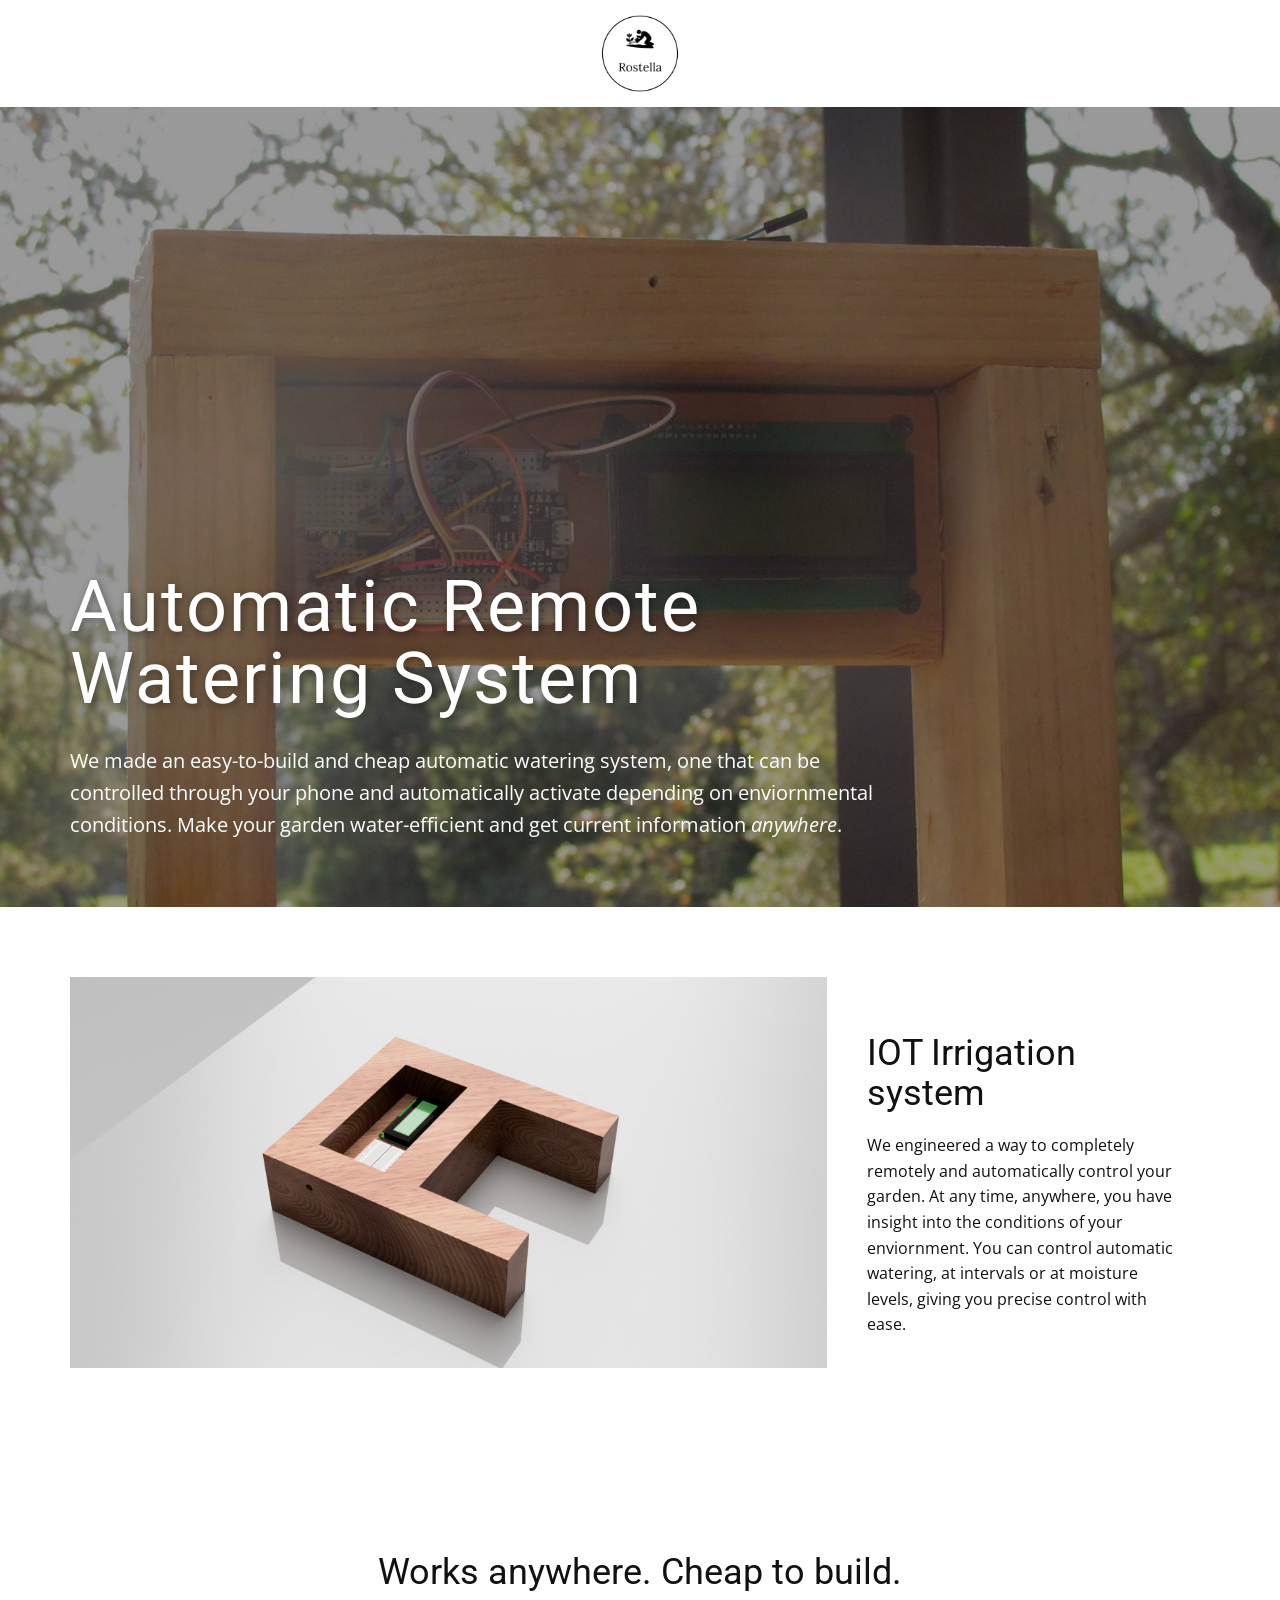
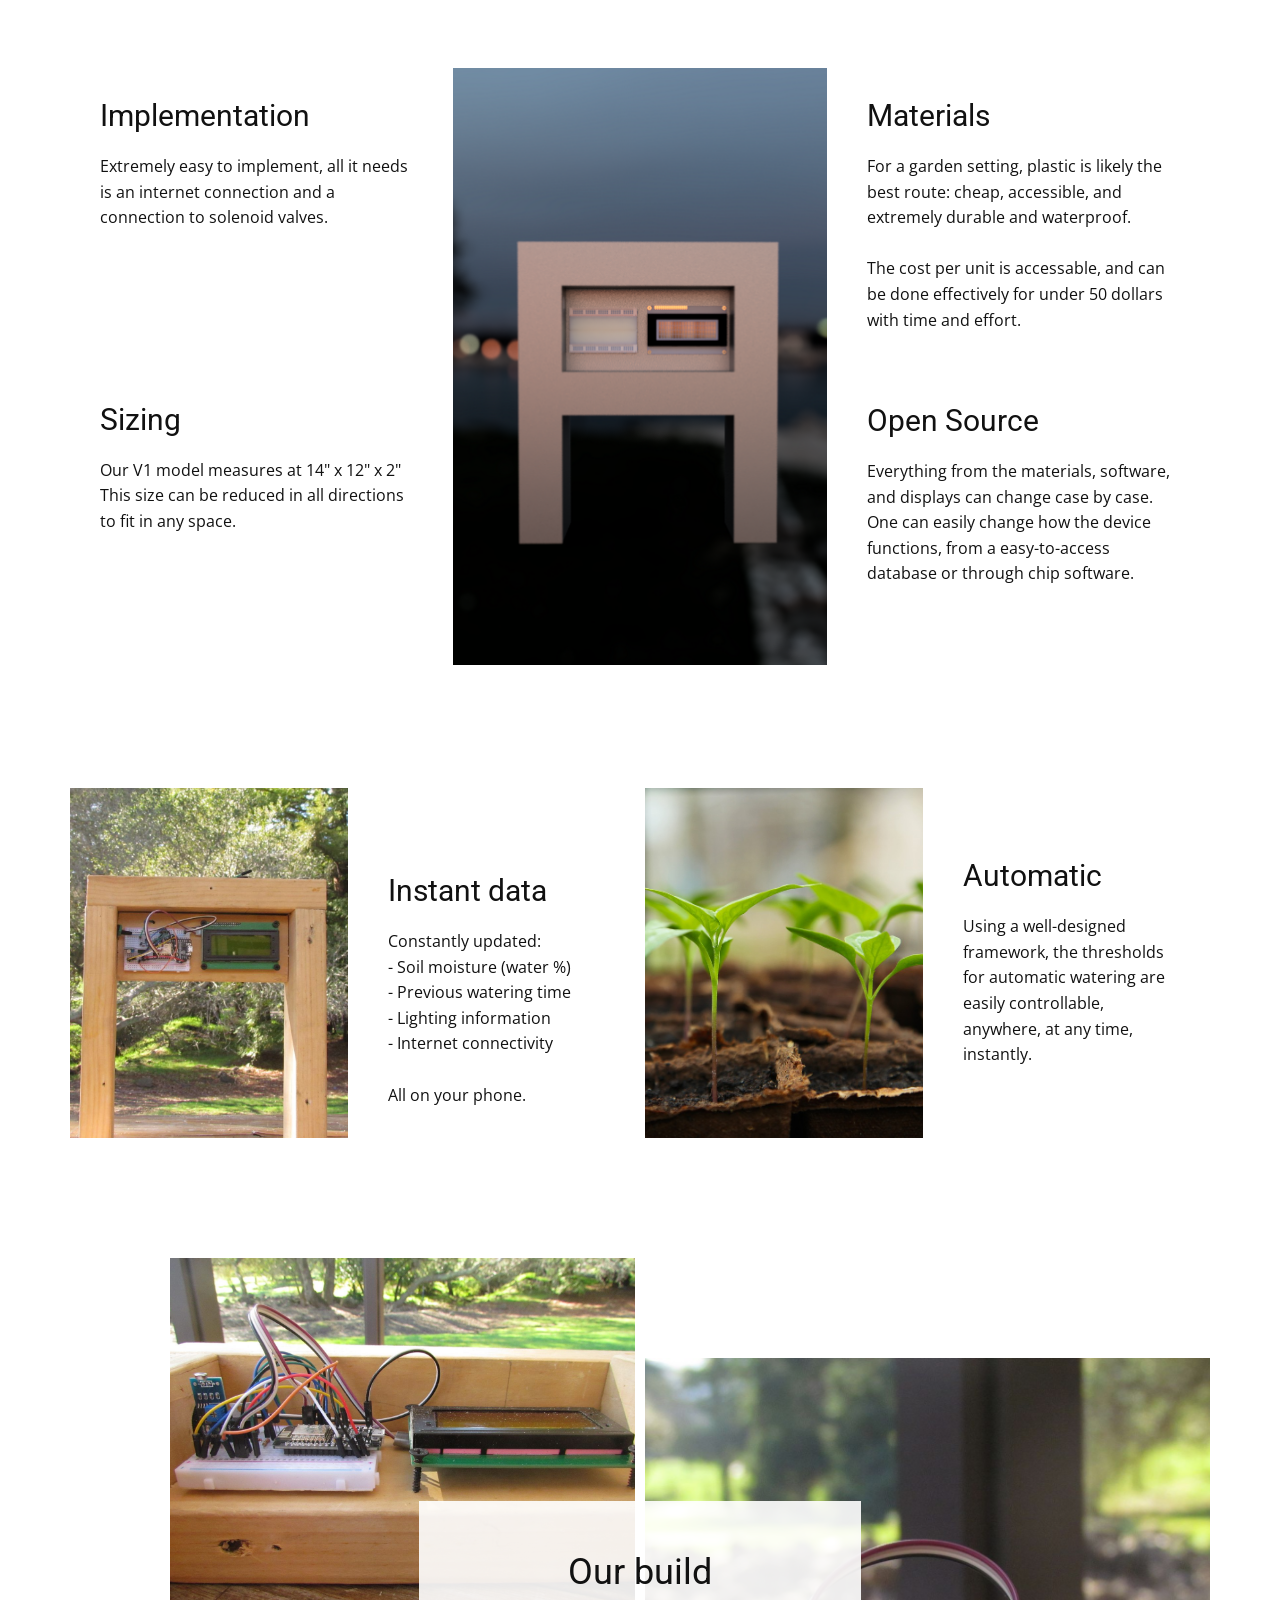
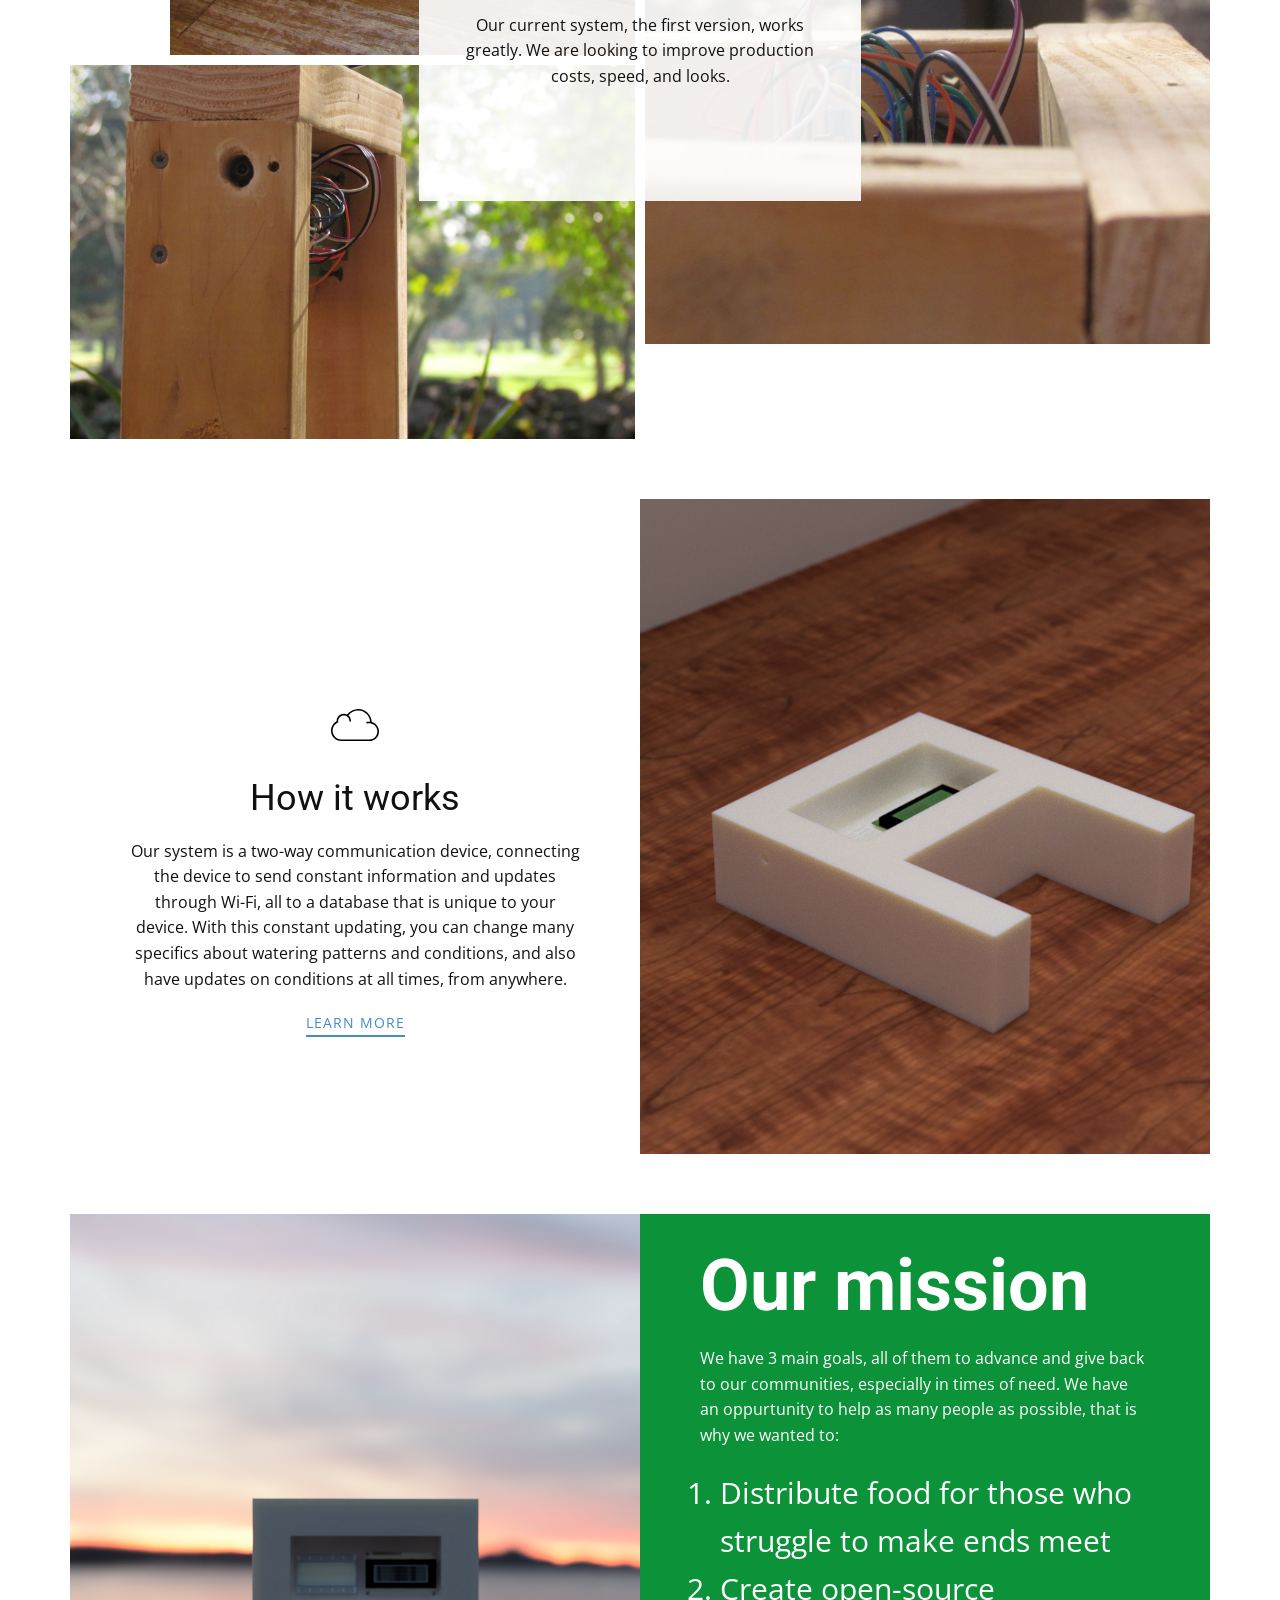
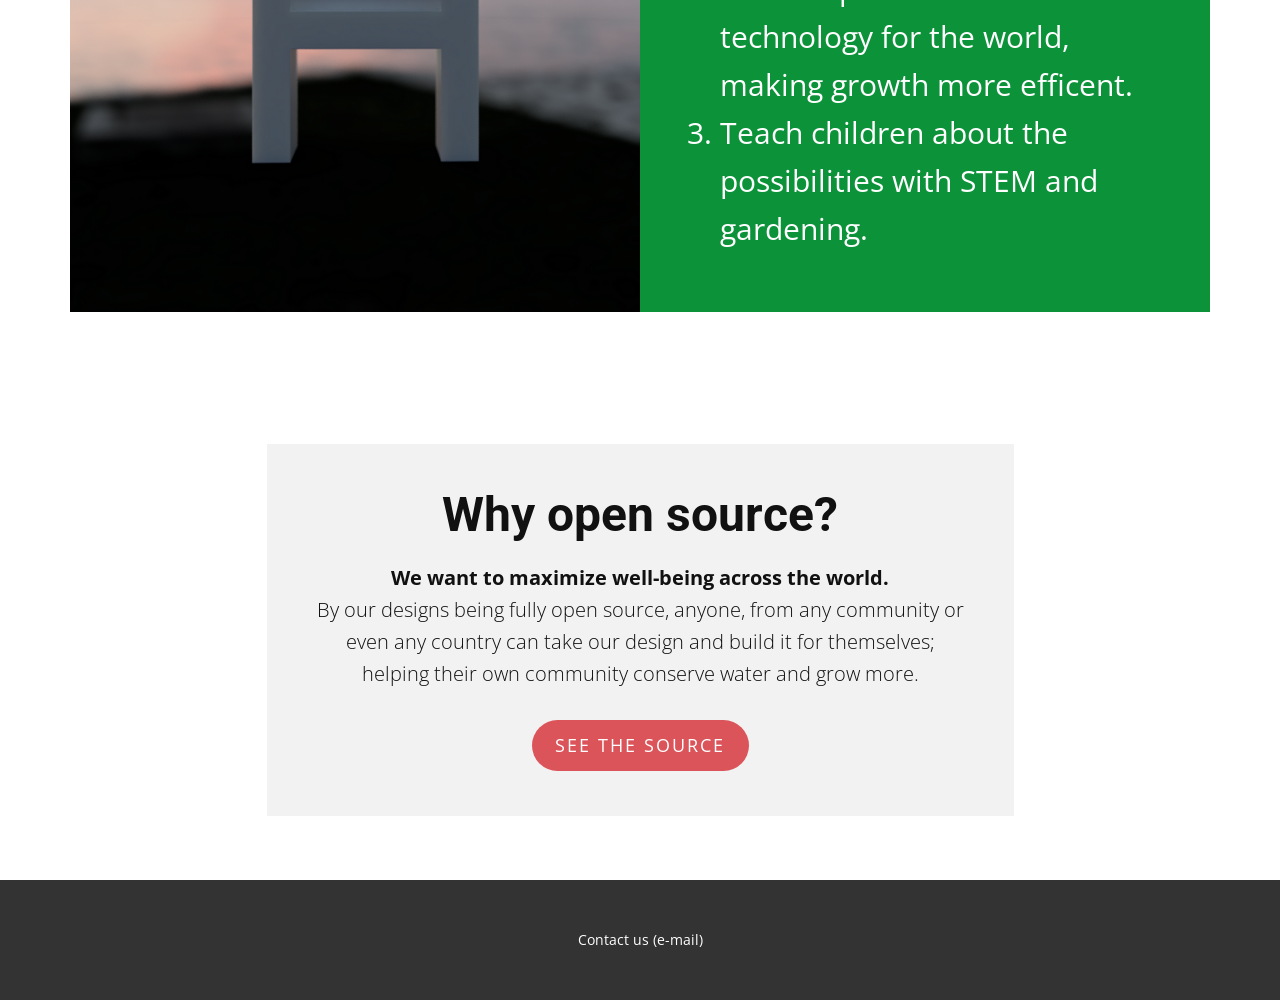
==== commit c85e924c: "Add files via upload" ====
--- a/Page-1.html
+++ b/Page-1.html
@@ -1,2171 +1,202 @@
 <!DOCTYPE html>
-<html style="font-size: 16px;"><head>
+<html style="font-size: 16px;">
+  <head>
     <meta name="viewport" content="width=device-width, initial-scale=1.0">
     <meta charset="utf-8">
-    <meta name="keywords" content="Automatic Remote Watering System, IOT Irrigation system, Works anywhere. Cheap to build., Our build, How it works, Our mission, Why open source?"><meta name="description" content=""><meta name="page_type" content="np-template-header-footer-from-plugin">
-    <title></title>
-    <link rel="stylesheet" href="/nicepage.css" media="screen">
-    <script class="u-script" type="text/javascript" src="np://app.desktop.nicepage.com/jquery.js" defer=""></script>
-    <script class="u-script" type="text/javascript" src="np://app.desktop.nicepage.com/nicepage.js" defer=""></script>
-<meta name="generator" content="Nicepage 3.4.2, nicepage.com"></head>
-<body class="u-body" data-style="blank" data-posts="" data-global-section-properties="{&quot;colorings&quot;:{&quot;light&quot;:[&quot;clean&quot;],&quot;colored&quot;:[&quot;clean&quot;],&quot;dark&quot;:[&quot;dark&quot;]}}" data-source="blank" data-page-sections-style="[]" data-page-coloring-types="{&quot;light&quot;:[&quot;clean&quot;],&quot;colored&quot;:[&quot;clean&quot;],&quot;dark&quot;:[&quot;dark&quot;]}" data-page-category="&quot;Basic&quot;"><section class="u-align-left u-clearfix u-image u-shading u-block-1549-1" custom-posts-hash="[I,T]" src="" data-brightness="40" data-post-id="685123684" data-section-properties="{&quot;margin&quot;:&quot;none&quot;,&quot;stretch&quot;:false}" data-id="1549" data-posts-content="[{'images':[[1300,800]],'maps':[],'videos':[],'icons':[],'textWidth':1140,'textHeight':800,'id':1,'headingProp':'title','textProp':'largeText'}]" data-style="intro-center-bottom-dark-v2" id="sec-0557">
-  <div class="u-clearfix u-sheet u-block-1549-2" data-state="{&quot;margin-top&quot;:{&quot;shouldApplyDefaultMargins&quot;:{&quot;XL&quot;:false,&quot;LG&quot;:false,&quot;MD&quot;:false,&quot;SM&quot;:false,&quot;XS&quot;:false},&quot;parentVerticalAlign&quot;:{&quot;XL&quot;:&quot;&quot;,&quot;LG&quot;:&quot;&quot;,&quot;MD&quot;:&quot;&quot;,&quot;SM&quot;:&quot;&quot;,&quot;XS&quot;:&quot;&quot;}},&quot;margin-bottom&quot;:{&quot;shouldApplyDefaultMargins&quot;:{&quot;XL&quot;:false,&quot;LG&quot;:false,&quot;MD&quot;:false,&quot;SM&quot;:false,&quot;XS&quot;:false},&quot;parentVerticalAlign&quot;:{&quot;XL&quot;:&quot;&quot;,&quot;LG&quot;:&quot;&quot;,&quot;MD&quot;:&quot;&quot;,&quot;SM&quot;:&quot;&quot;,&quot;XS&quot;:&quot;&quot;}}}">
-    <h1 class="u-text u-title u-block-1549-3" data-state="{&quot;margin-top&quot;:{&quot;shouldApplyDefaultMargins&quot;:{&quot;XL&quot;:false,&quot;LG&quot;:false,&quot;MD&quot;:false,&quot;SM&quot;:false,&quot;XS&quot;:false},&quot;parentVerticalAlign&quot;:{&quot;XL&quot;:&quot;&quot;,&quot;LG&quot;:&quot;&quot;,&quot;MD&quot;:&quot;&quot;,&quot;SM&quot;:&quot;&quot;,&quot;XS&quot;:&quot;&quot;}},&quot;margin-bottom&quot;:{&quot;shouldApplyDefaultMargins&quot;:{&quot;XL&quot;:false,&quot;LG&quot;:false,&quot;MD&quot;:false,&quot;SM&quot;:false,&quot;XS&quot;:false},&quot;parentVerticalAlign&quot;:{&quot;XL&quot;:&quot;&quot;,&quot;LG&quot;:&quot;&quot;,&quot;MD&quot;:&quot;&quot;,&quot;SM&quot;:&quot;&quot;,&quot;XS&quot;:&quot;&quot;}}}">Automatic Remote Watering System</h1>
-    <p class="u-large-text u-text u-text-variant u-block-1549-4" data-state="{&quot;margin-top&quot;:{&quot;shouldApplyDefaultMargins&quot;:{&quot;XL&quot;:false,&quot;LG&quot;:false,&quot;MD&quot;:false,&quot;SM&quot;:false,&quot;XS&quot;:false},&quot;parentVerticalAlign&quot;:{&quot;XL&quot;:&quot;&quot;,&quot;LG&quot;:&quot;&quot;,&quot;MD&quot;:&quot;&quot;,&quot;SM&quot;:&quot;&quot;,&quot;XS&quot;:&quot;&quot;}},&quot;margin-bottom&quot;:{&quot;shouldApplyDefaultMargins&quot;:{&quot;XL&quot;:false,&quot;LG&quot;:false,&quot;MD&quot;:false,&quot;SM&quot;:false,&quot;XS&quot;:false},&quot;parentVerticalAlign&quot;:{&quot;XL&quot;:&quot;&quot;,&quot;LG&quot;:&quot;&quot;,&quot;MD&quot;:&quot;&quot;,&quot;SM&quot;:&quot;&quot;,&quot;XS&quot;:&quot;&quot;}}}">We made an <span style="font-weight: 400;">easy-to-build and cheap</span> <span style="font-weight: 400;">automatic watering system</span>, one that can be controlled through your phone and automatically activate depending on enviornmental conditions. Make your garden water-efficient and get current information <span style="font-style: italic;">anywhere</span>.</p>
-  </div>
-  <style data-mode="XL" data-visited="true">@media (min-width: 1200px) {
-  .u-block-1549-1 {
-    background-image: linear-gradient(0deg, rgba(var(--black-r),var(--black-g),var(--black-b),0.4), rgba(var(--black-r),var(--black-g),var(--black-b),0.4)), url("np://user.desktop.nicepage.com/Site_390113041/images/IMG_40881.JPG");
-    background-position: 50% 50%;
-  }
-  .u-block-1549-2 {
-    min-height: 800px;
-  }
-  .u-block-1549-3 {
-    margin-top: 464px;
-    margin-right: 397px;
-    margin-bottom: 0;
-    margin-left: 0;
-  }
-  .u-block-1549-4 {
-    margin-top: 30px;
-    margin-right: 303px;
-    margin-bottom: 60px;
-    margin-left: 0;
-  }
-}</style>
-  <style data-mode="LG">@media (max-width: 1199px) and (min-width: 992px) {
-  .u-block-1549-1 {
-    background-position: 50% 50%;
-    background-image: linear-gradient(0deg, rgba(var(--black-r),var(--black-g),var(--black-b),0.4), rgba(var(--black-r),var(--black-g),var(--black-b),0.4)), url("np://user.desktop.nicepage.com/Site_390113041/images/IMG_40881.JPG");
-  }
-  .u-block-1549-2 {
-    min-height: 660px;
-  }
-  .u-block-1549-3 {
-    margin-top: 464px;
-    margin-left: 0;
-    margin-right: 197px;
-    margin-bottom: 0;
-  }
-  .u-block-1549-4 {
-    margin-top: 30px;
-    margin-left: 0;
-    margin-right: 103px;
-    margin-bottom: 60px;
-  }
-}</style>
-  <style data-mode="MD">@media (max-width: 991px) and (min-width: 768px) {
-  .u-block-1549-1 {
-    background-position: 50% 50%;
-    background-image: linear-gradient(0deg, rgba(var(--black-r),var(--black-g),var(--black-b),0.4), rgba(var(--black-r),var(--black-g),var(--black-b),0.4)), url("np://user.desktop.nicepage.com/Site_390113041/images/IMG_40881.JPG");
-  }
-  .u-block-1549-2 {
-    min-height: 506px;
-  }
-  .u-block-1549-3 {
-    margin-top: 464px;
-    margin-left: 0;
-    margin-right: 0;
-    margin-bottom: 0;
-  }
-  .u-block-1549-4 {
-    margin-top: 30px;
-    margin-left: 0;
-    margin-right: 0;
-    margin-bottom: 60px;
-  }
-}</style>
-  <style data-mode="SM">@media (max-width: 767px) and (min-width: 576px) {
-  .u-block-1549-1 {
-    background-position: 50% 50%;
-    background-image: linear-gradient(0deg, rgba(var(--black-r),var(--black-g),var(--black-b),0.4), rgba(var(--black-r),var(--black-g),var(--black-b),0.4)), url("np://user.desktop.nicepage.com/Site_390113041/images/IMG_40881.JPG");
-  }
-  .u-block-1549-2 {
-    min-height: 380px;
-  }
-  .u-block-1549-3 {
-    margin-top: 464px;
-    margin-left: 0;
-    margin-right: 0;
-    margin-bottom: 0;
-  }
-  .u-block-1549-4 {
-    margin-top: 30px;
-    margin-left: 0;
-    margin-right: 0;
-    margin-bottom: 60px;
-  }
-}</style>
-  <style data-mode="XS" data-visited="true">@media (max-width: 575px) {
-  .u-block-1549-1 {
-    background-position: 50% 50%;
-    background-image: linear-gradient(0deg, rgba(var(--black-r),var(--black-g),var(--black-b),0.4), rgba(var(--black-r),var(--black-g),var(--black-b),0.4)), url("np://user.desktop.nicepage.com/Site_390113041/images/IMG_40881.JPG");
-  }
-  .u-block-1549-2 {
-    min-height: 287px;
-  }
-  .u-block-1549-3 {
-    margin-top: 464px;
-    margin-left: 0;
-    margin-right: 0;
-    margin-bottom: 0;
-  }
-  .u-block-1549-4 {
-    margin-top: 30px;
-    margin-left: 0;
-    margin-right: 0;
-    margin-bottom: 60px;
-  }
-}</style>
-</section><section class="u-clearfix u-block-a77c-1" custom-posts-hash="[I,T]" data-state="{&quot;min-height&quot;:{&quot;XL&quot;:false,&quot;LG&quot;:true,&quot;MD&quot;:true,&quot;SM&quot;:true,&quot;XS&quot;:true}}" data-post-id="3033884319" data-section-properties="{&quot;grid-spacing&quot;:&quot;10&quot;,&quot;margin&quot;:&quot;both&quot;,&quot;stretch&quot;:true,&quot;marginTop&quot;:&quot;70&quot;,&quot;marginBottom&quot;:&quot;70&quot;}" data-id="a77c" data-posts-content="[{'images':[[767,400]],'maps':[],'videos':[],'icons':[],'textWidth':373,'textHeight':390,'id':1,'headingProp':'h2','textProp':'text'}]" data-style="third-1-image-v2" id="sec-a799">
-  <div class="u-clearfix u-sheet u-block-a77c-2" data-state="{&quot;margin-top&quot;:{&quot;shouldApplyDefaultMargins&quot;:{&quot;XL&quot;:false,&quot;LG&quot;:false,&quot;MD&quot;:false,&quot;SM&quot;:false,&quot;XS&quot;:false},&quot;parentVerticalAlign&quot;:{&quot;XL&quot;:&quot;&quot;,&quot;LG&quot;:&quot;&quot;,&quot;MD&quot;:&quot;&quot;,&quot;SM&quot;:&quot;&quot;,&quot;XS&quot;:&quot;&quot;}},&quot;margin-bottom&quot;:{&quot;shouldApplyDefaultMargins&quot;:{&quot;XL&quot;:false,&quot;LG&quot;:false,&quot;MD&quot;:false,&quot;SM&quot;:false,&quot;XS&quot;:false},&quot;parentVerticalAlign&quot;:{&quot;XL&quot;:&quot;&quot;,&quot;LG&quot;:&quot;&quot;,&quot;MD&quot;:&quot;&quot;,&quot;SM&quot;:&quot;&quot;,&quot;XS&quot;:&quot;&quot;}}}" data-height-lg="100" data-height-md="30" data-height-sm="30" data-height-xs="162">
-    <div class="u-clearfix u-expanded-width u-gutter-10 u-layout-wrap u-block-a77c-3" data-state="{&quot;margin-top&quot;:{&quot;shouldApplyDefaultMargins&quot;:{&quot;XL&quot;:false,&quot;LG&quot;:false,&quot;MD&quot;:false,&quot;SM&quot;:false,&quot;XS&quot;:false},&quot;parentVerticalAlign&quot;:{&quot;XL&quot;:&quot;&quot;,&quot;LG&quot;:&quot;&quot;,&quot;MD&quot;:&quot;&quot;,&quot;SM&quot;:&quot;&quot;,&quot;XS&quot;:&quot;&quot;}},&quot;margin-bottom&quot;:{&quot;shouldApplyDefaultMargins&quot;:{&quot;XL&quot;:false,&quot;LG&quot;:false,&quot;MD&quot;:false,&quot;SM&quot;:false,&quot;XS&quot;:false},&quot;parentVerticalAlign&quot;:{&quot;XL&quot;:&quot;&quot;,&quot;LG&quot;:&quot;&quot;,&quot;MD&quot;:&quot;&quot;,&quot;SM&quot;:&quot;&quot;,&quot;XS&quot;:&quot;&quot;}}}">
-      <div class="u-layout">
-        <div class="u-layout-row">
-          <div class="u-container-style u-image u-layout-cell u-left-cell u-size-40 u-block-a77c-4" src="" data-brightness="" data-state="{&quot;min-height&quot;:{&quot;expandedParent&quot;:{&quot;XL&quot;:true,&quot;LG&quot;:true,&quot;MD&quot;:true,&quot;SM&quot;:true,&quot;XS&quot;:true},&quot;cellMultiplier&quot;:{&quot;XL&quot;:1,&quot;LG&quot;:1,&quot;MD&quot;:1,&quot;SM&quot;:1.5,&quot;XS&quot;:1},&quot;canCollapse&quot;:{&quot;XL&quot;:false,&quot;LG&quot;:false,&quot;MD&quot;:false,&quot;SM&quot;:false,&quot;XS&quot;:false}}}">
-            <div class="u-container-layout u-valign-middle u-block-a77c-5" data-state="{&quot;min-height&quot;:{&quot;canCollapse&quot;:{&quot;XL&quot;:false,&quot;LG&quot;:false,&quot;MD&quot;:false,&quot;SM&quot;:false,&quot;XS&quot;:false}}}"></div>
-          </div>
-          <div class="u-align-left u-container-style u-layout-cell u-right-cell u-size-20 u-white u-block-a77c-6" data-state="{&quot;min-height&quot;:{&quot;expandedParent&quot;:{&quot;XL&quot;:true,&quot;LG&quot;:true,&quot;MD&quot;:true,&quot;SM&quot;:true,&quot;XS&quot;:true},&quot;cellMultiplier&quot;:{&quot;XL&quot;:1,&quot;LG&quot;:1,&quot;MD&quot;:1,&quot;SM&quot;:3,&quot;XS&quot;:1},&quot;canCollapse&quot;:{&quot;XL&quot;:false,&quot;LG&quot;:false,&quot;MD&quot;:true,&quot;SM&quot;:true,&quot;XS&quot;:true}}}">
-            <div class="u-container-layout u-block-a77c-7" data-state="{&quot;min-height&quot;:{&quot;canCollapse&quot;:{&quot;XL&quot;:false,&quot;LG&quot;:false,&quot;MD&quot;:false,&quot;SM&quot;:false,&quot;XS&quot;:false}}}">
-              <h2 class="u-text u-block-a77c-8">IOT Irrigation system</h2>
-              <p class="u-text u-block-a77c-9">We engineered a way to completely remotely and automatically control your garden. At any time, anywhere, you have insight into the conditions of your enviornment. You can control automatic watering, at intervals or at moisture levels, giving you precise control with ease.</p>
-              
-            </div>
-          </div>
-        </div>
-      </div>
-    </div>
-  </div>
-  <style data-mode="XL" data-visited="true">@media (min-width: 1200px) {
-  .u-block-a77c-2 {
-    min-height: 530px;
-  }
-  .u-block-a77c-3 {
-    margin-top: 70px;
-    margin-bottom: 70px;
-    margin-left: 0;
-    margin-right: 0;
-  }
-  .u-block-a77c-4 {
-    min-height: 400px;
-    background-image: url("np://user.desktop.nicepage.com/Site_390113041/images/Ver1Render_2021-Jan-28_02-12-01AM-000_CustomizedView26209990236.png");
-    background-position: 50% 50%;
-  }
-  .u-block-a77c-5 {
-    padding-top: 30px;
-    padding-bottom: 30px;
-    padding-left: 60px;
-    padding-right: 60px;
-  }
-  .u-block-a77c-6 {
-    min-height: 400px;
-    background-image: none;
-  }
-  .u-block-a77c-7 {
-    padding-top: 30px;
-    padding-bottom: 30px;
-    padding-left: 30px;
-    padding-right: 30px;
-  }
-  .u-block-a77c-8 {
-    margin-top: 27px;
-    margin-left: 0;
-    margin-right: 0;
-    margin-bottom: 0;
-  }
-  .u-block-a77c-9 {
-    margin-top: 20px;
-    margin-left: 0;
-    margin-right: 0;
-    margin-bottom: 0;
-  }
-}</style>
-  <style data-mode="LG">@media (max-width: 1199px) and (min-width: 992px) {
-  .u-block-a77c-2 {
-    min-height: 30px;
-  }
-  .u-block-a77c-3 {
-    margin-top: 70px;
-    margin-bottom: 70px;
-  }
-  .u-block-a77c-4 {
-    min-height: 330px;
-    background-position: 50% 50%;
-    background-image: url("np://user.desktop.nicepage.com/Site_390113041/images/Ver1Render_2021-Jan-28_02-12-01AM-000_CustomizedView26209990236.png");
-  }
-  .u-block-a77c-5 {
-    padding-top: 30px;
-    padding-bottom: 30px;
-    padding-left: 60px;
-    padding-right: 60px;
-  }
-  .u-block-a77c-6 {
-    min-height: 330px;
-    background-image: none;
-  }
-  .u-block-a77c-7 {
-    padding-top: 30px;
-    padding-bottom: 30px;
-    padding-left: 30px;
-    padding-right: 30px;
-  }
-  .u-block-a77c-8 {
-    margin-top: 27px;
-    margin-bottom: 0;
-    margin-left: 0;
-    margin-right: 0;
-  }
-  .u-block-a77c-9 {
-    margin-bottom: 0;
-    margin-top: 20px;
-    margin-left: 0;
-    margin-right: 0;
-  }
-}</style>
-  <style data-mode="MD">@media (max-width: 991px) and (min-width: 768px) {
-  .u-block-a77c-2 {
-    min-height: 30px;
-  }
-  .u-block-a77c-3 {
-    margin-top: 70px;
-    margin-bottom: 70px;
-  }
-  .u-block-a77c-4 {
-    min-height: 253px;
-    background-position: 50% 50%;
-    background-image: url("np://user.desktop.nicepage.com/Site_390113041/images/Ver1Render_2021-Jan-28_02-12-01AM-000_CustomizedView26209990236.png");
-  }
-  .u-block-a77c-5 {
-    padding-top: 30px;
-    padding-bottom: 30px;
-    padding-left: 30px;
-    padding-right: 30px;
-  }
-  .u-block-a77c-6 {
-    min-height: 100px;
-    background-image: none;
-  }
-  .u-block-a77c-7 {
-    padding-top: 30px;
-    padding-bottom: 30px;
-    padding-left: 30px;
-    padding-right: 30px;
-  }
-  .u-block-a77c-8 {
-    margin-top: 27px;
-    margin-bottom: 0;
-    margin-left: 0;
-    margin-right: 0;
-  }
-  .u-block-a77c-9 {
-    margin-bottom: 0;
-    margin-top: 20px;
-    margin-left: 0;
-    margin-right: 0;
-  }
-}</style>
-  <style data-mode="SM">@media (max-width: 767px) and (min-width: 576px) {
-  .u-block-a77c-2 {
-    min-height: 162px;
-  }
-  .u-block-a77c-3 {
-    margin-top: 70px;
-    margin-bottom: 70px;
-  }
-  .u-block-a77c-4 {
-    min-height: 285px;
-    background-position: 50% 50%;
-    background-image: url("np://user.desktop.nicepage.com/Site_390113041/images/Ver1Render_2021-Jan-28_02-12-01AM-000_CustomizedView26209990236.png");
-  }
-  .u-block-a77c-5 {
-    padding-top: 30px;
-    padding-bottom: 30px;
-    padding-left: 10px;
-    padding-right: 10px;
-  }
-  .u-block-a77c-6 {
-    min-height: 100px;
-    background-image: none;
-  }
-  .u-block-a77c-7 {
-    padding-top: 30px;
-    padding-bottom: 30px;
-    padding-left: 10px;
-    padding-right: 10px;
-  }
-  .u-block-a77c-8 {
-    margin-top: 27px;
-    margin-bottom: 0;
-    margin-left: 0;
-    margin-right: 0;
-  }
-  .u-block-a77c-9 {
-    margin-bottom: 0;
-    margin-top: 20px;
-    margin-left: 0;
-    margin-right: 0;
-  }
-}</style>
-  <style data-mode="XS">@media (max-width: 575px) {
-  .u-block-a77c-2 {
-    min-height: 56px;
-  }
-  .u-block-a77c-3 {
-    margin-top: 70px;
-    margin-bottom: 70px;
-  }
-  .u-block-a77c-4 {
-    min-height: 179px;
-    background-position: 50% 50%;
-    background-image: url("np://user.desktop.nicepage.com/Site_390113041/images/Ver1Render_2021-Jan-28_02-12-01AM-000_CustomizedView26209990236.png");
-  }
-  .u-block-a77c-5 {
-    padding-top: 30px;
-    padding-bottom: 30px;
-    padding-left: 10px;
-    padding-right: 10px;
-  }
-  .u-block-a77c-6 {
-    min-height: 100px;
-    background-image: none;
-  }
-  .u-block-a77c-7 {
-    padding-top: 30px;
-    padding-bottom: 30px;
-    padding-left: 10px;
-    padding-right: 10px;
-  }
-  .u-block-a77c-8 {
-    margin-top: 27px;
-    margin-bottom: 0;
-    margin-left: 0;
-    margin-right: 0;
-  }
-  .u-block-a77c-9 {
-    margin-bottom: 0;
-    margin-top: 20px;
-    margin-left: 0;
-    margin-right: 0;
-  }
-}</style>
-</section><section class="u-clearfix u-block-3659-1" custom-posts-hash="[T,[I,[T,T,T],[T,T,T]]]" data-image-width="2000" data-image-height="1333" data-post-id="49360484;57945701;57945701;57945701;57945701;57945701;57945701" data-section-properties="{&quot;stretch&quot;:true}" data-id="3659" data-posts-content="[{'images':[],'maps':[],'videos':[],'icons':[],'textWidth':800,'textHeight':150,'id':1,'headingProp':'h2','textProp':'text'},{'images':[],'maps':[],'videos':[],'icons':[],'textWidth':373,'textHeight':191,'id':2,'groupId':3,'headingProp':'h3','textProp':'text'},{'images':[],'maps':[],'videos':[],'icons':[],'textWidth':373,'textHeight':191,'id':2,'groupId':3,'headingProp':'h3','textProp':'text'},{'images':[[383,603]],'maps':[],'videos':[],'icons':[],'textWidth':373,'textHeight':191,'id':2,'groupId':3,'headingProp':'h3','textProp':'text'},{'images':[],'maps':[],'videos':[],'icons':[],'textWidth':373,'textHeight':191,'id':2,'groupId':3,'headingProp':'h3','textProp':'text'},{'images':[],'maps':[],'videos':[],'icons':[],'textWidth':373,'textHeight':191,'id':2,'groupId':3,'headingProp':'h3','textProp':'text'},{'images':[],'maps':[],'videos':[],'icons':[],'textWidth':373,'textHeight':191,'id':2,'groupId':3,'headingProp':'h3','textProp':'text'}]" data-style="board-7-text-1-grid-v2" id="sec-9fd4">
-  <div class="u-clearfix u-sheet u-block-3659-2" data-state="{&quot;margin-top&quot;:{&quot;shouldApplyDefaultMargins&quot;:{&quot;XL&quot;:false,&quot;LG&quot;:false,&quot;MD&quot;:false,&quot;SM&quot;:false,&quot;XS&quot;:false},&quot;parentVerticalAlign&quot;:{&quot;XL&quot;:&quot;&quot;,&quot;LG&quot;:&quot;&quot;,&quot;MD&quot;:&quot;&quot;,&quot;SM&quot;:&quot;&quot;,&quot;XS&quot;:&quot;&quot;}},&quot;margin-bottom&quot;:{&quot;shouldApplyDefaultMargins&quot;:{&quot;XL&quot;:false,&quot;LG&quot;:false,&quot;MD&quot;:false,&quot;SM&quot;:false,&quot;XS&quot;:false},&quot;parentVerticalAlign&quot;:{&quot;XL&quot;:&quot;&quot;,&quot;LG&quot;:&quot;&quot;,&quot;MD&quot;:&quot;&quot;,&quot;SM&quot;:&quot;&quot;,&quot;XS&quot;:&quot;&quot;}}}">
-    <div class="u-align-center u-container-style u-group u-block-3659-3" data-state="{&quot;margin-top&quot;:{&quot;shouldApplyDefaultMargins&quot;:{&quot;XL&quot;:false,&quot;LG&quot;:false,&quot;MD&quot;:false,&quot;SM&quot;:false,&quot;XS&quot;:false},&quot;parentVerticalAlign&quot;:{&quot;XL&quot;:&quot;&quot;,&quot;LG&quot;:&quot;&quot;,&quot;MD&quot;:&quot;&quot;,&quot;SM&quot;:&quot;&quot;,&quot;XS&quot;:&quot;&quot;}},&quot;margin-bottom&quot;:{&quot;shouldApplyDefaultMargins&quot;:{&quot;XL&quot;:false,&quot;LG&quot;:false,&quot;MD&quot;:false,&quot;SM&quot;:false,&quot;XS&quot;:false},&quot;parentVerticalAlign&quot;:{&quot;XL&quot;:&quot;&quot;,&quot;LG&quot;:&quot;&quot;,&quot;MD&quot;:&quot;&quot;,&quot;SM&quot;:&quot;&quot;,&quot;XS&quot;:&quot;&quot;}},&quot;min-height&quot;:{&quot;canCollapse&quot;:{&quot;XL&quot;:false,&quot;LG&quot;:false,&quot;MD&quot;:false,&quot;SM&quot;:false,&quot;XS&quot;:false}}}">
-      <div class="u-container-layout u-valign-middle u-block-3659-4" data-state="{&quot;min-height&quot;:{&quot;canCollapse&quot;:{&quot;XL&quot;:false,&quot;LG&quot;:false,&quot;MD&quot;:false,&quot;SM&quot;:false,&quot;XS&quot;:false}}}">
-        <h2 class="u-text u-block-3659-5">Works anywhere. Cheap to build.</h2>
-        
-      </div>
-    </div>
-    <div class="u-clearfix u-expanded-width u-gutter-10 u-layout-wrap u-block-3659-7" data-state="{&quot;margin-top&quot;:{&quot;shouldApplyDefaultMargins&quot;:{&quot;XL&quot;:false,&quot;LG&quot;:false,&quot;MD&quot;:false,&quot;SM&quot;:false,&quot;XS&quot;:false},&quot;parentVerticalAlign&quot;:{&quot;XL&quot;:&quot;&quot;,&quot;LG&quot;:&quot;&quot;,&quot;MD&quot;:&quot;&quot;,&quot;SM&quot;:&quot;&quot;,&quot;XS&quot;:&quot;&quot;}},&quot;margin-bottom&quot;:{&quot;shouldApplyDefaultMargins&quot;:{&quot;XL&quot;:false,&quot;LG&quot;:false,&quot;MD&quot;:false,&quot;SM&quot;:false,&quot;XS&quot;:false},&quot;parentVerticalAlign&quot;:{&quot;XL&quot;:&quot;&quot;,&quot;LG&quot;:&quot;&quot;,&quot;MD&quot;:&quot;&quot;,&quot;SM&quot;:&quot;&quot;,&quot;XS&quot;:&quot;&quot;}}}">
-      <div class="u-gutter-0 u-layout">
-        <div class="u-layout-row">
-          <div class="u-size-20 u-size-30-md">
-            <div class="u-layout-col">
-              <div class="u-align-left u-container-style u-layout-cell u-left-cell u-size-30 u-block-3659-8" data-state="{&quot;min-height&quot;:{&quot;expandedParent&quot;:{&quot;XL&quot;:true,&quot;LG&quot;:true,&quot;MD&quot;:true,&quot;SM&quot;:true,&quot;XS&quot;:true},&quot;cellMultiplier&quot;:{&quot;XL&quot;:1,&quot;LG&quot;:1,&quot;MD&quot;:1.5,&quot;SM&quot;:2,&quot;XS&quot;:1},&quot;canCollapse&quot;:{&quot;XL&quot;:false,&quot;LG&quot;:false,&quot;MD&quot;:true,&quot;SM&quot;:true,&quot;XS&quot;:true}}}">
-                <div class="u-container-layout u-valign-top u-block-3659-9" data-state="{&quot;min-height&quot;:{&quot;canCollapse&quot;:{&quot;XL&quot;:false,&quot;LG&quot;:false,&quot;MD&quot;:false,&quot;SM&quot;:false,&quot;XS&quot;:false}}}">
-                  <h3 class="u-text u-block-3659-10">Implementation</h3>
-                  <p class="u-text u-block-3659-11">Extremely easy to implement, all it needs is an internet connection and a connection to solenoid valves.</p>
-                </div>
-              </div>
-              <div class="u-align-left u-container-style u-layout-cell u-left-cell u-size-30 u-block-3659-22" data-state="{&quot;min-height&quot;:{&quot;expandedParent&quot;:{&quot;XL&quot;:true,&quot;LG&quot;:true,&quot;MD&quot;:true,&quot;SM&quot;:true,&quot;XS&quot;:true},&quot;cellMultiplier&quot;:{&quot;XL&quot;:1,&quot;LG&quot;:1,&quot;MD&quot;:1.5,&quot;SM&quot;:2,&quot;XS&quot;:1},&quot;canCollapse&quot;:{&quot;XL&quot;:false,&quot;LG&quot;:false,&quot;MD&quot;:true,&quot;SM&quot;:true,&quot;XS&quot;:true}}}">
-                <div class="u-container-layout u-valign-top u-block-3659-23" data-state="{&quot;min-height&quot;:{&quot;canCollapse&quot;:{&quot;XL&quot;:false,&quot;LG&quot;:false,&quot;MD&quot;:false,&quot;SM&quot;:false,&quot;XS&quot;:false}}}">
-                  <h3 class="u-text u-block-3659-24">Sizing</h3>
-                  <p class="u-text u-block-3659-25">Our V1 model measures at 14" x 12" x 2"<br>This size can be reduced in all directions to fit in any space.</p>
-                </div>
-              </div>
-              
-            </div>
-          </div>
-          <div class="u-size-20 u-size-30-md">
-            <div class="u-layout-row">
-              <div class="u-align-left u-container-style u-image u-layout-cell u-size-60 u-block-3659-20" data-brightness="" src="" data-state="{&quot;min-height&quot;:{&quot;expandedParent&quot;:{&quot;XL&quot;:true,&quot;LG&quot;:true,&quot;MD&quot;:true,&quot;SM&quot;:true,&quot;XS&quot;:true},&quot;cellMultiplier&quot;:{&quot;XL&quot;:1,&quot;LG&quot;:1,&quot;MD&quot;:1.5,&quot;SM&quot;:2,&quot;XS&quot;:1},&quot;canCollapse&quot;:{&quot;XL&quot;:false,&quot;LG&quot;:false,&quot;MD&quot;:false,&quot;SM&quot;:false,&quot;XS&quot;:false}}}" data-image-width="1600" data-image-height="1200">
-                <div class="u-container-layout u-valign-top u-block-3659-21" src="" data-state="{&quot;min-height&quot;:{&quot;canCollapse&quot;:{&quot;XL&quot;:false,&quot;LG&quot;:false,&quot;MD&quot;:false,&quot;SM&quot;:false,&quot;XS&quot;:false}}}"></div>
-              </div>
-            </div>
-          </div>
-          <div class="u-size-20 u-size-60-md">
-            <div class="u-layout-col">
-              <div class="u-align-left u-container-style u-layout-cell u-right-cell u-size-30 u-block-3659-30" data-state="{&quot;min-height&quot;:{&quot;expandedParent&quot;:{&quot;XL&quot;:true,&quot;LG&quot;:true,&quot;MD&quot;:true,&quot;SM&quot;:true,&quot;XS&quot;:true},&quot;cellMultiplier&quot;:{&quot;XL&quot;:1,&quot;LG&quot;:1,&quot;MD&quot;:3,&quot;SM&quot;:1,&quot;XS&quot;:1},&quot;canCollapse&quot;:{&quot;XL&quot;:false,&quot;LG&quot;:false,&quot;MD&quot;:true,&quot;SM&quot;:true,&quot;XS&quot;:true}}}">
-                <div class="u-container-layout u-valign-top u-block-3659-31" data-state="{&quot;min-height&quot;:{&quot;canCollapse&quot;:{&quot;XL&quot;:false,&quot;LG&quot;:false,&quot;MD&quot;:false,&quot;SM&quot;:false,&quot;XS&quot;:false}}}">
-                  <h3 class="u-text u-block-3659-32">Materials</h3>
-                  <p class="u-text u-block-3659-33">For a garden setting, plastic is likely the best route: cheap, accessible, and extremely durable and waterproof.<br><br>The cost per unit is accessable, and can be done effectively for under 50 dollars with time and effort.</p>
-                </div>
-              </div>
-              <div class="u-align-left u-container-style u-layout-cell u-right-cell u-size-30 u-block-3659-34" data-state="{&quot;min-height&quot;:{&quot;expandedParent&quot;:{&quot;XL&quot;:true,&quot;LG&quot;:true,&quot;MD&quot;:true,&quot;SM&quot;:true,&quot;XS&quot;:true},&quot;cellMultiplier&quot;:{&quot;XL&quot;:1,&quot;LG&quot;:1,&quot;MD&quot;:3,&quot;SM&quot;:1,&quot;XS&quot;:1},&quot;canCollapse&quot;:{&quot;XL&quot;:false,&quot;LG&quot;:false,&quot;MD&quot;:true,&quot;SM&quot;:true,&quot;XS&quot;:true}}}">
-                <div class="u-container-layout u-valign-top u-block-3659-35" data-state="{&quot;min-height&quot;:{&quot;canCollapse&quot;:{&quot;XL&quot;:false,&quot;LG&quot;:false,&quot;MD&quot;:false,&quot;SM&quot;:false,&quot;XS&quot;:false}}}">
-                  <h3 class="u-text u-block-3659-36">Open Source</h3>
-                  <p class="u-text u-block-3659-37">Everything from the materials, software, and displays can change case by case.&nbsp;<br>One can easily change how the device functions, from a easy-to-access database or through chip software.</p>
-                </div>
-              </div>
-              
-            </div>
-          </div>
-        </div>
-      </div>
-    </div>
-  </div>
-  <style data-mode="XL" data-visited="true">@media (min-width: 1200px) {
-  .u-block-3659-2 {
-    min-height: 883px;
-  }
-  .u-block-3659-3 {
-    min-height: 150px;
-    width: 801px;
-    margin-top: 60px;
-    margin-left: auto;
-    margin-right: auto;
-    margin-bottom: 0;
-  }
-  .u-block-3659-4 {
-    padding-top: 30px;
-    padding-bottom: 30px;
-    padding-left: 60px;
-    padding-right: 60px;
-  }
-  .u-block-3659-5 {
-    margin-top: 0;
-    margin-bottom: 0;
-    margin-left: 0;
-    margin-right: 0;
-  }
-  .u-block-3659-7 {
-    margin-top: 20px;
-    margin-left: 0;
-    margin-right: 0;
-    margin-bottom: 55px;
-  }
-  .u-block-3659-8 {
-    min-height: 302px;
-  }
-  .u-block-3659-9 {
-    padding-top: 30px;
-    padding-bottom: 30px;
-    padding-left: 30px;
-    padding-right: 30px;
-  }
-  .u-block-3659-10 {
-    margin-top: 0;
-    margin-bottom: 0;
-    margin-left: 0;
-    margin-right: 0;
-  }
-  .u-block-3659-11 {
-    margin-top: 20px;
-    margin-left: 0;
-    margin-right: 0;
-    margin-bottom: 0;
-  }
-  .u-block-3659-22 {
-    min-height: 302px;
-  }
-  .u-block-3659-23 {
-    padding-top: 30px;
-    padding-bottom: 30px;
-    padding-left: 30px;
-    padding-right: 30px;
-  }
-  .u-block-3659-24 {
-    margin-top: 0;
-    margin-bottom: 0;
-    margin-left: 0;
-    margin-right: 0;
-  }
-  .u-block-3659-25 {
-    margin-top: 20px;
-    margin-left: 0;
-    margin-right: 0;
-    margin-bottom: 0;
-  }
-  .u-block-3659-20 {
-    min-height: 604px;
-    background-image: url("np://user.desktop.nicepage.com/Site_390113041/images/Ver1Render_2021-Jan-26_04-36-55AM-000_CustomizedView5614233109.png");
-    background-position: 46.67% 50%;
-  }
-  .u-block-3659-21 {
-    padding-top: 30px;
-    padding-bottom: 30px;
-    padding-left: 30px;
-    padding-right: 30px;
-  }
-  .u-block-3659-30 {
-    min-height: 302px;
-  }
-  .u-block-3659-31 {
-    padding-top: 30px;
-    padding-bottom: 30px;
-    padding-left: 30px;
-    padding-right: 30px;
-  }
-  .u-block-3659-32 {
-    margin-top: 0;
-    margin-bottom: 0;
-    margin-left: 0;
-    margin-right: 0;
-  }
-  .u-block-3659-33 {
-    margin-top: 20px;
-    margin-left: 0;
-    margin-right: 0;
-    margin-bottom: 0;
-  }
-  .u-block-3659-34 {
-    min-height: 302px;
-  }
-  .u-block-3659-35 {
-    padding-top: 30px;
-    padding-bottom: 30px;
-    padding-left: 30px;
-    padding-right: 30px;
-  }
-  .u-block-3659-36 {
-    margin-top: 0;
-    margin-bottom: 0;
-    margin-left: 0;
-    margin-right: 0;
-  }
-  .u-block-3659-37 {
-    margin-top: 20px;
-    margin-left: 0;
-    margin-right: 0;
-    margin-bottom: 0;
-  }
-}</style>
-  <style data-mode="LG">@media (max-width: 1199px) and (min-width: 992px) {
-  .u-block-3659-2 {
-    min-height: 6px;
-  }
-  .u-block-3659-3 {
-    min-height: 124px;
-    width: 801px;
-    margin-top: 60px;
-    margin-left: auto;
-    margin-right: auto;
-    margin-bottom: 0;
-  }
-  .u-block-3659-4 {
-    padding-top: 30px;
-    padding-bottom: 30px;
-    padding-left: 60px;
-    padding-right: 60px;
-  }
-  .u-block-3659-5 {
-    margin-left: 0;
-    margin-right: 0;
-    margin-bottom: 0;
-    margin-top: 0;
-  }
-  .u-block-3659-7 {
-    margin-top: 20px;
-    margin-bottom: 55px;
-  }
-  .u-block-3659-8 {
-    min-height: 249px;
-  }
-  .u-block-3659-9 {
-    padding-top: 30px;
-    padding-bottom: 30px;
-    padding-left: 30px;
-    padding-right: 30px;
-  }
-  .u-block-3659-10 {
-    margin-top: 0;
-    margin-bottom: 0;
-    margin-left: 0;
-    margin-right: 0;
-  }
-  .u-block-3659-11 {
-    margin-top: 20px;
-    margin-left: 0;
-    margin-right: 0;
-    margin-bottom: 0;
-  }
-  .u-block-3659-22 {
-    min-height: 249px;
-  }
-  .u-block-3659-23 {
-    padding-top: 30px;
-    padding-bottom: 30px;
-    padding-left: 30px;
-    padding-right: 30px;
-  }
-  .u-block-3659-24 {
-    margin-top: 0;
-    margin-bottom: 0;
-    margin-left: 0;
-    margin-right: 0;
-  }
-  .u-block-3659-25 {
-    margin-top: 20px;
-    margin-left: 0;
-    margin-right: 0;
-    margin-bottom: 0;
-  }
-  .u-block-3659-20 {
-    min-height: 498px;
-    background-position: 46.67% 50%;
-    background-image: url("np://user.desktop.nicepage.com/Site_390113041/images/Ver1Render_2021-Jan-26_04-36-55AM-000_CustomizedView5614233109.png");
-  }
-  .u-block-3659-21 {
-    padding-top: 30px;
-    padding-bottom: 30px;
-    padding-left: 30px;
-    padding-right: 30px;
-  }
-  .u-block-3659-30 {
-    min-height: 249px;
-  }
-  .u-block-3659-31 {
-    padding-top: 30px;
-    padding-bottom: 30px;
-    padding-left: 30px;
-    padding-right: 30px;
-  }
-  .u-block-3659-32 {
-    margin-top: 0;
-    margin-bottom: 0;
-    margin-left: 0;
-    margin-right: 0;
-  }
-  .u-block-3659-33 {
-    margin-top: 20px;
-    margin-left: 0;
-    margin-right: 0;
-    margin-bottom: 0;
-  }
-  .u-block-3659-34 {
-    min-height: 249px;
-  }
-  .u-block-3659-35 {
-    padding-top: 30px;
-    padding-bottom: 30px;
-    padding-left: 30px;
-    padding-right: 30px;
-  }
-  .u-block-3659-36 {
-    margin-top: 0;
-    margin-bottom: 0;
-    margin-left: 0;
-    margin-right: 0;
-  }
-  .u-block-3659-37 {
-    margin-top: 20px;
-    margin-left: 0;
-    margin-right: 0;
-    margin-bottom: 0;
-  }
-}</style>
-  <style data-mode="MD">@media (max-width: 991px) and (min-width: 768px) {
-  .u-block-3659-2 {
-    min-height: 372px;
-  }
-  .u-block-3659-3 {
-    min-height: 95px;
-    width: 720px;
-    margin-top: 60px;
-    margin-left: auto;
-    margin-right: auto;
-    margin-bottom: 0;
-  }
-  .u-block-3659-4 {
-    padding-top: 30px;
-    padding-bottom: 30px;
-    padding-left: 30px;
-    padding-right: 30px;
-  }
-  .u-block-3659-5 {
-    margin-left: 0;
-    margin-right: 0;
-    margin-bottom: 0;
-    margin-top: 0;
-  }
-  .u-block-3659-7 {
-    margin-top: 20px;
-    margin-bottom: 55px;
-  }
-  .u-block-3659-8 {
-    min-height: 100px;
-  }
-  .u-block-3659-9 {
-    padding-top: 30px;
-    padding-bottom: 30px;
-    padding-left: 30px;
-    padding-right: 30px;
-  }
-  .u-block-3659-10 {
-    margin-top: 0;
-    margin-bottom: 0;
-    margin-left: 0;
-    margin-right: 0;
-  }
-  .u-block-3659-11 {
-    margin-top: 20px;
-    margin-left: 0;
-    margin-right: 0;
-    margin-bottom: 0;
-  }
-  .u-block-3659-22 {
-    min-height: 100px;
-  }
-  .u-block-3659-23 {
-    padding-top: 30px;
-    padding-bottom: 30px;
-    padding-left: 30px;
-    padding-right: 30px;
-  }
-  .u-block-3659-24 {
-    margin-top: 0;
-    margin-bottom: 0;
-    margin-left: 0;
-    margin-right: 0;
-  }
-  .u-block-3659-25 {
-    margin-top: 20px;
-    margin-left: 0;
-    margin-right: 0;
-    margin-bottom: 0;
-  }
-  .u-block-3659-20 {
-    min-height: 572px;
-    background-position: 46.67% 50%;
-    background-image: url("np://user.desktop.nicepage.com/Site_390113041/images/Ver1Render_2021-Jan-26_04-36-55AM-000_CustomizedView5614233109.png");
-  }
-  .u-block-3659-21 {
-    padding-top: 30px;
-    padding-bottom: 30px;
-    padding-left: 30px;
-    padding-right: 30px;
-  }
-  .u-block-3659-30 {
-    min-height: 100px;
-  }
-  .u-block-3659-31 {
-    padding-top: 30px;
-    padding-bottom: 30px;
-    padding-left: 30px;
-    padding-right: 30px;
-  }
-  .u-block-3659-32 {
-    margin-top: 0;
-    margin-bottom: 0;
-    margin-left: 0;
-    margin-right: 0;
-  }
-  .u-block-3659-33 {
-    margin-top: 20px;
-    margin-left: 0;
-    margin-right: 0;
-    margin-bottom: 0;
-  }
-  .u-block-3659-34 {
-    min-height: 100px;
-  }
-  .u-block-3659-35 {
-    padding-top: 30px;
-    padding-bottom: 30px;
-    padding-left: 30px;
-    padding-right: 30px;
-  }
-  .u-block-3659-36 {
-    margin-top: 0;
-    margin-bottom: 0;
-    margin-left: 0;
-    margin-right: 0;
-  }
-  .u-block-3659-37 {
-    margin-top: 20px;
-    margin-left: 0;
-    margin-right: 0;
-    margin-bottom: 0;
-  }
-}</style>
-  <style data-mode="SM">@media (max-width: 767px) and (min-width: 576px) {
-  .u-block-3659-2 {
-    min-height: 627px;
-  }
-  .u-block-3659-3 {
-    min-height: 71px;
-    width: 540px;
-    margin-top: 60px;
-    margin-left: auto;
-    margin-right: auto;
-    margin-bottom: 0;
-  }
-  .u-block-3659-4 {
-    padding-top: 30px;
-    padding-bottom: 30px;
-    padding-left: 10px;
-    padding-right: 10px;
-  }
-  .u-block-3659-5 {
-    margin-left: 0;
-    margin-right: 0;
-    margin-bottom: 0;
-    margin-top: 0;
-  }
-  .u-block-3659-7 {
-    margin-top: 20px;
-    margin-bottom: 55px;
-  }
-  .u-block-3659-8 {
-    min-height: 100px;
-  }
-  .u-block-3659-9 {
-    padding-top: 30px;
-    padding-bottom: 30px;
-    padding-left: 10px;
-    padding-right: 10px;
-  }
-  .u-block-3659-10 {
-    margin-top: 0;
-    margin-bottom: 0;
-    margin-left: 0;
-    margin-right: 0;
-  }
-  .u-block-3659-11 {
-    margin-top: 20px;
-    margin-left: 0;
-    margin-right: 0;
-    margin-bottom: 0;
-  }
-  .u-block-3659-22 {
-    min-height: 100px;
-  }
-  .u-block-3659-23 {
-    padding-top: 30px;
-    padding-bottom: 30px;
-    padding-left: 10px;
-    padding-right: 10px;
-  }
-  .u-block-3659-24 {
-    margin-top: 0;
-    margin-bottom: 0;
-    margin-left: 0;
-    margin-right: 0;
-  }
-  .u-block-3659-25 {
-    margin-top: 20px;
-    margin-left: 0;
-    margin-right: 0;
-    margin-bottom: 0;
-  }
-  .u-block-3659-20 {
-    min-height: 858px;
-    background-position: 46.67% 50%;
-    background-image: url("np://user.desktop.nicepage.com/Site_390113041/images/Ver1Render_2021-Jan-26_04-36-55AM-000_CustomizedView5614233109.png");
-  }
-  .u-block-3659-21 {
-    padding-top: 30px;
-    padding-bottom: 30px;
-    padding-left: 10px;
-    padding-right: 10px;
-  }
-  .u-block-3659-30 {
-    min-height: 100px;
-  }
-  .u-block-3659-31 {
-    padding-top: 30px;
-    padding-bottom: 30px;
-    padding-left: 10px;
-    padding-right: 10px;
-  }
-  .u-block-3659-32 {
-    margin-top: 0;
-    margin-bottom: 0;
-    margin-left: 0;
-    margin-right: 0;
-  }
-  .u-block-3659-33 {
-    margin-top: 20px;
-    margin-left: 0;
-    margin-right: 0;
-    margin-bottom: 0;
-  }
-  .u-block-3659-34 {
-    min-height: 100px;
-  }
-  .u-block-3659-35 {
-    padding-top: 30px;
-    padding-bottom: 30px;
-    padding-left: 10px;
-    padding-right: 10px;
-  }
-  .u-block-3659-36 {
-    margin-top: 0;
-    margin-bottom: 0;
-    margin-left: 0;
-    margin-right: 0;
-  }
-  .u-block-3659-37 {
-    margin-top: 20px;
-    margin-left: 0;
-    margin-right: 0;
-    margin-bottom: 0;
-  }
-}</style>
-  <style data-mode="XS">@media (max-width: 575px) {
-  .u-block-3659-2 {
-    min-height: 344px;
-  }
-  .u-block-3659-3 {
-    min-height: 45px;
-    width: 340px;
-    margin-top: 60px;
-    margin-left: auto;
-    margin-right: auto;
-    margin-bottom: 0;
-  }
-  .u-block-3659-4 {
-    padding-top: 30px;
-    padding-bottom: 30px;
-    padding-left: 10px;
-    padding-right: 10px;
-  }
-  .u-block-3659-5 {
-    margin-left: 0;
-    margin-right: 0;
-    margin-bottom: 0;
-    margin-top: 0;
-  }
-  .u-block-3659-7 {
-    margin-top: 20px;
-    margin-bottom: 55px;
-  }
-  .u-block-3659-8 {
-    min-height: 100px;
-  }
-  .u-block-3659-9 {
-    padding-top: 30px;
-    padding-bottom: 30px;
-    padding-left: 10px;
-    padding-right: 10px;
-  }
-  .u-block-3659-10 {
-    margin-top: 0;
-    margin-bottom: 0;
-    margin-left: 0;
-    margin-right: 0;
-  }
-  .u-block-3659-11 {
-    margin-top: 20px;
-    margin-left: 0;
-    margin-right: 0;
-    margin-bottom: 0;
-  }
-  .u-block-3659-22 {
-    min-height: 100px;
-  }
-  .u-block-3659-23 {
-    padding-top: 30px;
-    padding-bottom: 30px;
-    padding-left: 10px;
-    padding-right: 10px;
-  }
-  .u-block-3659-24 {
-    margin-top: 0;
-    margin-bottom: 0;
-    margin-left: 0;
-    margin-right: 0;
-  }
-  .u-block-3659-25 {
-    margin-top: 20px;
-    margin-left: 0;
-    margin-right: 0;
-    margin-bottom: 0;
-  }
-  .u-block-3659-20 {
-    min-height: 540px;
-    background-position: 46.67% 50%;
-    background-image: url("np://user.desktop.nicepage.com/Site_390113041/images/Ver1Render_2021-Jan-26_04-36-55AM-000_CustomizedView5614233109.png");
-  }
-  .u-block-3659-21 {
-    padding-top: 30px;
-    padding-bottom: 30px;
-    padding-left: 10px;
-    padding-right: 10px;
-  }
-  .u-block-3659-30 {
-    min-height: 100px;
-  }
-  .u-block-3659-31 {
-    padding-top: 30px;
-    padding-bottom: 30px;
-    padding-left: 10px;
-    padding-right: 10px;
-  }
-  .u-block-3659-32 {
-    margin-top: 0;
-    margin-bottom: 0;
-    margin-left: 0;
-    margin-right: 0;
-  }
-  .u-block-3659-33 {
-    margin-top: 20px;
-    margin-left: 0;
-    margin-right: 0;
-    margin-bottom: 0;
-  }
-  .u-block-3659-34 {
-    min-height: 100px;
-  }
-  .u-block-3659-35 {
-    padding-top: 30px;
-    padding-bottom: 30px;
-    padding-left: 10px;
-    padding-right: 10px;
-  }
-  .u-block-3659-36 {
-    margin-top: 0;
-    margin-bottom: 0;
-    margin-left: 0;
-    margin-right: 0;
-  }
-  .u-block-3659-37 {
-    margin-top: 20px;
-    margin-left: 0;
-    margin-right: 0;
-    margin-bottom: 0;
-  }
-}</style>
-</section><section class="u-align-center u-clearfix u-block-2425-1" custom-posts-hash="[I,I,T,T]" data-post-id="1502951733;3273078461" data-section-properties="{&quot;stretch&quot;:true,&quot;margin&quot;:&quot;both&quot;,&quot;marginTop&quot;:&quot;70&quot;,&quot;marginBottom&quot;:&quot;70&quot;}" data-id="2425" data-state="{&quot;min-height&quot;:{&quot;canCollapse&quot;:{&quot;XL&quot;:null,&quot;LG&quot;:null,&quot;MD&quot;:null,&quot;SM&quot;:null,&quot;XS&quot;:null}}}" data-posts-content="[{'images':[[288,310]],'maps':[],'videos':[],'icons':[],'textWidth':277,'textHeight':300,'id':1,'groupId':2,'headingProp':'h3','textProp':'text'},{'images':[[288,310]],'maps':[],'videos':[],'icons':[],'textWidth':277,'textHeight':300,'id':3,'groupId':2,'headingProp':'h3','textProp':'text'}]" data-style="squares-4-img-text-img-text-bg" id="sec-d70f">
-  <div class="u-clearfix u-sheet u-block-2425-2" data-state="{&quot;margin-top&quot;:{&quot;shouldApplyDefaultMargins&quot;:{&quot;XL&quot;:false,&quot;LG&quot;:false,&quot;MD&quot;:false,&quot;SM&quot;:false,&quot;XS&quot;:false},&quot;parentVerticalAlign&quot;:{&quot;XL&quot;:&quot;&quot;,&quot;LG&quot;:&quot;&quot;,&quot;MD&quot;:&quot;&quot;,&quot;SM&quot;:&quot;&quot;,&quot;XS&quot;:&quot;&quot;}},&quot;margin-bottom&quot;:{&quot;shouldApplyDefaultMargins&quot;:{&quot;XL&quot;:false,&quot;LG&quot;:false,&quot;MD&quot;:false,&quot;SM&quot;:false,&quot;XS&quot;:false},&quot;parentVerticalAlign&quot;:{&quot;XL&quot;:&quot;&quot;,&quot;LG&quot;:&quot;&quot;,&quot;MD&quot;:&quot;&quot;,&quot;SM&quot;:&quot;&quot;,&quot;XS&quot;:&quot;&quot;}}}">
-    <div class="u-clearfix u-expanded-width u-gutter-10 u-layout-wrap u-block-2425-3" data-state="{&quot;margin-top&quot;:{&quot;shouldApplyDefaultMargins&quot;:{&quot;XL&quot;:false,&quot;LG&quot;:false,&quot;MD&quot;:false,&quot;SM&quot;:false,&quot;XS&quot;:false},&quot;parentVerticalAlign&quot;:{&quot;XL&quot;:&quot;&quot;,&quot;LG&quot;:&quot;&quot;,&quot;MD&quot;:&quot;&quot;,&quot;SM&quot;:&quot;&quot;,&quot;XS&quot;:&quot;&quot;}},&quot;margin-bottom&quot;:{&quot;shouldApplyDefaultMargins&quot;:{&quot;XL&quot;:false,&quot;LG&quot;:false,&quot;MD&quot;:false,&quot;SM&quot;:false,&quot;XS&quot;:false},&quot;parentVerticalAlign&quot;:{&quot;XL&quot;:&quot;&quot;,&quot;LG&quot;:&quot;&quot;,&quot;MD&quot;:&quot;&quot;,&quot;SM&quot;:&quot;&quot;,&quot;XS&quot;:&quot;&quot;}}}">
-      <div class="u-layout">
-        <div class="u-layout-row">
-          <div class="u-container-style u-image u-layout-cell u-left-cell u-size-15 u-size-30-md u-block-2425-4" src="" data-brightness="" data-state="{&quot;min-height&quot;:{&quot;expandedParent&quot;:{&quot;XL&quot;:true,&quot;LG&quot;:true,&quot;MD&quot;:true,&quot;SM&quot;:true,&quot;XS&quot;:true},&quot;cellMultiplier&quot;:{&quot;XL&quot;:1,&quot;LG&quot;:1,&quot;MD&quot;:2,&quot;SM&quot;:2,&quot;XS&quot;:1},&quot;canCollapse&quot;:{&quot;XL&quot;:false,&quot;LG&quot;:false,&quot;MD&quot;:false,&quot;SM&quot;:false,&quot;XS&quot;:false}}}">
-            <div class="u-container-layout u-valign-middle u-block-2425-5" data-state="{&quot;min-height&quot;:{&quot;canCollapse&quot;:{&quot;XL&quot;:false,&quot;LG&quot;:false,&quot;MD&quot;:false,&quot;SM&quot;:false,&quot;XS&quot;:false}}}"></div>
-          </div>
-          <div class="u-align-left u-container-style u-layout-cell u-size-15 u-size-30-md u-block-2425-6" data-state="{&quot;min-height&quot;:{&quot;expandedParent&quot;:{&quot;XL&quot;:true,&quot;LG&quot;:true,&quot;MD&quot;:true,&quot;SM&quot;:true,&quot;XS&quot;:true},&quot;cellMultiplier&quot;:{&quot;XL&quot;:1,&quot;LG&quot;:1,&quot;MD&quot;:2,&quot;SM&quot;:2,&quot;XS&quot;:1},&quot;canCollapse&quot;:{&quot;XL&quot;:false,&quot;LG&quot;:false,&quot;MD&quot;:true,&quot;SM&quot;:true,&quot;XS&quot;:true}}}">
-            <div class="u-container-layout u-block-2425-7" data-state="{&quot;min-height&quot;:{&quot;canCollapse&quot;:{&quot;XL&quot;:false,&quot;LG&quot;:false,&quot;MD&quot;:false,&quot;SM&quot;:false,&quot;XS&quot;:false}}}">
-              <h3 class="u-text u-block-2425-12">Instant data</h3>
-              <p class="u-text u-block-2425-13">Constantly updated:<br>- Soil moisture (water %)<br>- Previous watering time<br>- Lighting information<br>- Internet connectivity&nbsp;<br><br>All on your phone.</p>
-            </div>
-          </div>
-          <div class="u-container-style u-image u-layout-cell u-size-15 u-size-30-md u-block-2425-8" src="" data-brightness="" data-state="{&quot;min-height&quot;:{&quot;expandedParent&quot;:{&quot;XL&quot;:true,&quot;LG&quot;:true,&quot;MD&quot;:true,&quot;SM&quot;:true,&quot;XS&quot;:true},&quot;cellMultiplier&quot;:{&quot;XL&quot;:1,&quot;LG&quot;:1,&quot;MD&quot;:2,&quot;SM&quot;:2,&quot;XS&quot;:1},&quot;canCollapse&quot;:{&quot;XL&quot;:false,&quot;LG&quot;:false,&quot;MD&quot;:false,&quot;SM&quot;:false,&quot;XS&quot;:false}}}" data-image-width="1280" data-image-height="783">
-            <div class="u-container-layout u-valign-middle u-block-2425-9" data-state="{&quot;min-height&quot;:{&quot;canCollapse&quot;:{&quot;XL&quot;:false,&quot;LG&quot;:false,&quot;MD&quot;:false,&quot;SM&quot;:false,&quot;XS&quot;:false}}}"></div>
-          </div>
-          <div class="u-align-left u-container-style u-layout-cell u-right-cell u-size-15 u-size-30-md u-block-2425-10" data-state="{&quot;min-height&quot;:{&quot;expandedParent&quot;:{&quot;XL&quot;:true,&quot;LG&quot;:true,&quot;MD&quot;:true,&quot;SM&quot;:true,&quot;XS&quot;:true},&quot;cellMultiplier&quot;:{&quot;XL&quot;:1,&quot;LG&quot;:1,&quot;MD&quot;:2,&quot;SM&quot;:2,&quot;XS&quot;:1},&quot;canCollapse&quot;:{&quot;XL&quot;:false,&quot;LG&quot;:false,&quot;MD&quot;:true,&quot;SM&quot;:true,&quot;XS&quot;:true}}}">
-            <div class="u-container-layout u-valign-middle u-block-2425-11" data-state="{&quot;min-height&quot;:{&quot;canCollapse&quot;:{&quot;XL&quot;:false,&quot;LG&quot;:false,&quot;MD&quot;:false,&quot;SM&quot;:false,&quot;XS&quot;:false}}}">
-              <h3 class="u-text u-block-2425-14">Automatic</h3>
-              <p class="u-text u-block-2425-15">Using a well-designed framework, the thresholds for automatic watering are easily controllable, anywhere, at any time, instantly.</p>
-            </div>
-          </div>
-        </div>
-      </div>
-    </div>
-  </div>
-  <style data-mode="XL" data-visited="true">@media (min-width: 1200px) {
-  .u-block-2425-2 {
-    min-height: 427px;
-  }
-  .u-block-2425-3 {
-    margin-top: 67px;
-    margin-left: 0;
-    margin-right: 0;
-    margin-bottom: 60px;
-  }
-  .u-block-2425-4 {
-    min-height: 310px;
-    background-image: url("np://user.desktop.nicepage.com/Site_390113041/images/IMG_40841.JPG");
-    background-position: 47.38% 100%;
-    background-size: auto 125%;
-  }
-  .u-block-2425-5 {
-    padding-top: 30px;
-    padding-bottom: 30px;
-    padding-left: 30px;
-    padding-right: 30px;
-  }
-  .u-block-2425-6 {
-    min-height: 310px;
-  }
-  .u-block-2425-7 {
-    padding-top: 30px;
-    padding-bottom: 30px;
-    padding-left: 30px;
-    padding-right: 30px;
-  }
-  .u-block-2425-12 {
-    margin-top: 55px;
-    margin-bottom: 0;
-    margin-left: 0;
-  }
-  .u-block-2425-13 {
-    margin-top: 20px;
-    margin-left: 0;
-    margin-right: 0;
-    margin-bottom: 0;
-  }
-  .u-block-2425-8 {
-    min-height: 310px;
-    background-image: url("np://user.desktop.nicepage.com/Site_390113041/images/c716bcb38e3105b2597ab13bd87c2b08249d23a046ae3e325a15cca6fbfc5f215fa57eb5b364c432ba026dc7a0d6e13ba264566c017c3ac5c167d4_1280.jpg");
-    background-position: 50% 50%;
-  }
-  .u-block-2425-9 {
-    padding-top: 30px;
-    padding-bottom: 30px;
-    padding-left: 30px;
-    padding-right: 30px;
-  }
-  .u-block-2425-10 {
-    min-height: 310px;
-  }
-  .u-block-2425-11 {
-    padding-top: 30px;
-    padding-bottom: 30px;
-    padding-left: 30px;
-    padding-right: 30px;
-  }
-  .u-block-2425-14 {
-    margin-top: 0;
-    margin-bottom: 0;
-  }
-  .u-block-2425-15 {
-    margin-bottom: 0;
-    margin-top: 20px;
-  }
-}</style>
-  <style data-mode="LG">@media (max-width: 1199px) and (min-width: 992px) {
-  .u-block-2425-2 {
-    min-height: 346px;
-  }
-  .u-block-2425-3 {
-    margin-top: 67px;
-    margin-bottom: 60px;
-  }
-  .u-block-2425-4 {
-    min-height: 256px;
-    background-image: url("np://user.desktop.nicepage.com/Site_390113041/images/IMG_40841.JPG");
-    background-position: 47.38% 100%;
-    background-size: auto 125%;
-  }
-  .u-block-2425-5 {
-    padding-top: 30px;
-    padding-bottom: 30px;
-    padding-left: 30px;
-    padding-right: 30px;
-  }
-  .u-block-2425-6 {
-    min-height: 256px;
-  }
-  .u-block-2425-7 {
-    padding-top: 30px;
-    padding-bottom: 30px;
-    padding-left: 30px;
-    padding-right: 30px;
-  }
-  .u-block-2425-12 {
-    margin-top: 55px;
-    margin-bottom: 0;
-    margin-left: 0;
-  }
-  .u-block-2425-13 {
-    margin-bottom: 0;
-    margin-top: 20px;
-    margin-left: 0;
-    margin-right: 0;
-  }
-  .u-block-2425-8 {
-    min-height: 256px;
-    background-image: url("np://user.desktop.nicepage.com/Site_390113041/images/c716bcb38e3105b2597ab13bd87c2b08249d23a046ae3e325a15cca6fbfc5f215fa57eb5b364c432ba026dc7a0d6e13ba264566c017c3ac5c167d4_1280.jpg");
-    background-position: 50% 50%;
-  }
-  .u-block-2425-9 {
-    padding-top: 30px;
-    padding-bottom: 30px;
-    padding-left: 30px;
-    padding-right: 30px;
-  }
-  .u-block-2425-10 {
-    min-height: 256px;
-  }
-  .u-block-2425-11 {
-    padding-top: 30px;
-    padding-bottom: 30px;
-    padding-left: 30px;
-    padding-right: 30px;
-  }
-  .u-block-2425-14 {
-    margin-top: 0;
-    margin-bottom: 0;
-  }
-  .u-block-2425-15 {
-    margin-bottom: 0;
-    margin-top: 20px;
-  }
-}</style>
-  <style data-mode="MD">@media (max-width: 991px) and (min-width: 768px) {
-  .u-block-2425-2 {
-    min-height: 265px;
-  }
-  .u-block-2425-3 {
-    margin-top: 67px;
-    margin-bottom: 60px;
-  }
-  .u-block-2425-4 {
-    min-height: 392px;
-    background-image: url("np://user.desktop.nicepage.com/Site_390113041/images/IMG_40841.JPG");
-    background-position: 47.38% 100%;
-    background-size: auto 125%;
-  }
-  .u-block-2425-5 {
-    padding-top: 30px;
-    padding-bottom: 30px;
-    padding-left: 30px;
-    padding-right: 30px;
-  }
-  .u-block-2425-6 {
-    min-height: 100px;
-  }
-  .u-block-2425-7 {
-    padding-top: 30px;
-    padding-bottom: 30px;
-    padding-left: 30px;
-    padding-right: 30px;
-  }
-  .u-block-2425-12 {
-    margin-top: 55px;
-    margin-bottom: 0;
-    margin-left: 0;
-  }
-  .u-block-2425-13 {
-    margin-bottom: 0;
-    margin-top: 20px;
-    margin-left: 0;
-    margin-right: 0;
-  }
-  .u-block-2425-8 {
-    min-height: 392px;
-    background-image: url("np://user.desktop.nicepage.com/Site_390113041/images/c716bcb38e3105b2597ab13bd87c2b08249d23a046ae3e325a15cca6fbfc5f215fa57eb5b364c432ba026dc7a0d6e13ba264566c017c3ac5c167d4_1280.jpg");
-    background-position: 50% 50%;
-  }
-  .u-block-2425-9 {
-    padding-top: 30px;
-    padding-bottom: 30px;
-    padding-left: 30px;
-    padding-right: 30px;
-  }
-  .u-block-2425-10 {
-    min-height: 100px;
-  }
-  .u-block-2425-11 {
-    padding-top: 30px;
-    padding-bottom: 30px;
-    padding-left: 30px;
-    padding-right: 30px;
-  }
-  .u-block-2425-14 {
-    margin-top: 0;
-    margin-bottom: 0;
-  }
-  .u-block-2425-15 {
-    margin-bottom: 0;
-    margin-top: 20px;
-  }
-}</style>
-  <style data-mode="SM">@media (max-width: 767px) and (min-width: 576px) {
-  .u-block-2425-2 {
-    min-height: 199px;
-  }
-  .u-block-2425-3 {
-    margin-top: 67px;
-    margin-bottom: 60px;
-  }
-  .u-block-2425-4 {
-    min-height: 588px;
-    background-image: url("np://user.desktop.nicepage.com/Site_390113041/images/IMG_40841.JPG");
-    background-position: 47.38% 100%;
-    background-size: auto 125%;
-  }
-  .u-block-2425-5 {
-    padding-top: 30px;
-    padding-bottom: 30px;
-    padding-left: 10px;
-    padding-right: 10px;
-  }
-  .u-block-2425-6 {
-    min-height: 100px;
-  }
-  .u-block-2425-7 {
-    padding-top: 30px;
-    padding-bottom: 30px;
-    padding-left: 10px;
-    padding-right: 10px;
-  }
-  .u-block-2425-12 {
-    margin-top: 55px;
-    margin-bottom: 0;
-    margin-left: 0;
-  }
-  .u-block-2425-13 {
-    margin-bottom: 0;
-    margin-top: 20px;
-    margin-left: 0;
-    margin-right: 0;
-  }
-  .u-block-2425-8 {
-    min-height: 588px;
-    background-image: url("np://user.desktop.nicepage.com/Site_390113041/images/c716bcb38e3105b2597ab13bd87c2b08249d23a046ae3e325a15cca6fbfc5f215fa57eb5b364c432ba026dc7a0d6e13ba264566c017c3ac5c167d4_1280.jpg");
-    background-position: 50% 50%;
-  }
-  .u-block-2425-9 {
-    padding-top: 30px;
-    padding-bottom: 30px;
-    padding-left: 10px;
-    padding-right: 10px;
-  }
-  .u-block-2425-10 {
-    min-height: 100px;
-  }
-  .u-block-2425-11 {
-    padding-top: 30px;
-    padding-bottom: 30px;
-    padding-left: 10px;
-    padding-right: 10px;
-  }
-  .u-block-2425-14 {
-    margin-top: 0;
-    margin-bottom: 0;
-  }
-  .u-block-2425-15 {
-    margin-bottom: 0;
-    margin-top: 20px;
-  }
-}</style>
-  <style data-mode="XS">@media (max-width: 575px) {
-  .u-block-2425-2 {
-    min-height: 125px;
-  }
-  .u-block-2425-3 {
-    margin-top: 67px;
-    margin-bottom: 60px;
-  }
-  .u-block-2425-4 {
-    min-height: 370px;
-    background-image: url("np://user.desktop.nicepage.com/Site_390113041/images/IMG_40841.JPG");
-    background-position: 47.38% 100%;
-    background-size: auto 125%;
-  }
-  .u-block-2425-5 {
-    padding-top: 30px;
-    padding-bottom: 30px;
-    padding-left: 10px;
-    padding-right: 10px;
-  }
-  .u-block-2425-6 {
-    min-height: 100px;
-  }
-  .u-block-2425-7 {
-    padding-top: 30px;
-    padding-bottom: 30px;
-    padding-left: 10px;
-    padding-right: 10px;
-  }
-  .u-block-2425-12 {
-    margin-top: 55px;
-    margin-bottom: 0;
-    margin-left: 0;
-  }
-  .u-block-2425-13 {
-    margin-bottom: 0;
-    margin-top: 20px;
-    margin-left: 0;
-    margin-right: 0;
-  }
-  .u-block-2425-8 {
-    min-height: 370px;
-    background-image: url("np://user.desktop.nicepage.com/Site_390113041/images/c716bcb38e3105b2597ab13bd87c2b08249d23a046ae3e325a15cca6fbfc5f215fa57eb5b364c432ba026dc7a0d6e13ba264566c017c3ac5c167d4_1280.jpg");
-    background-position: 50% 50%;
-  }
-  .u-block-2425-9 {
-    padding-top: 30px;
-    padding-bottom: 30px;
-    padding-left: 10px;
-    padding-right: 10px;
-  }
-  .u-block-2425-10 {
-    min-height: 100px;
-  }
-  .u-block-2425-11 {
-    padding-top: 30px;
-    padding-bottom: 30px;
-    padding-left: 10px;
-    padding-right: 10px;
-  }
-  .u-block-2425-14 {
-    margin-top: 0;
-    margin-bottom: 0;
-  }
-  .u-block-2425-15 {
-    margin-bottom: 0;
-    margin-top: 20px;
-  }
-}</style>
-</section><section class="u-align-center u-clearfix u-block-61fe-1" custom-posts-hash="[[I,I],[I,T]]" data-post-id="1502951733" data-section-properties="{&quot;stretch&quot;:false,&quot;margin&quot;:&quot;both&quot;,&quot;marginTop&quot;:&quot;70&quot;,&quot;marginBottom&quot;:&quot;70&quot;}" data-id="61fe" data-state="{&quot;min-height&quot;:{&quot;canCollapse&quot;:{&quot;XL&quot;:null,&quot;LG&quot;:null,&quot;MD&quot;:null,&quot;SM&quot;:null,&quot;XS&quot;:null}}}" data-posts-content="[{'images':[[465,397],[575,384],[565,586]],'maps':[],'videos':[],'icons':[],'textWidth':442,'textHeight':300,'id':1,'groupId':2,'headingProp':'h2','textProp':'text'}]" data-style="over-grid-part-3-images-fix" id="sec-f5d4">
-  <div class="u-clearfix u-sheet u-valign-middle u-block-61fe-2" data-state="{&quot;margin-top&quot;:{&quot;shouldApplyDefaultMargins&quot;:{&quot;XL&quot;:false,&quot;LG&quot;:false,&quot;MD&quot;:false,&quot;SM&quot;:false,&quot;XS&quot;:false},&quot;parentVerticalAlign&quot;:{&quot;XL&quot;:&quot;middle&quot;,&quot;LG&quot;:&quot;middle&quot;,&quot;MD&quot;:&quot;middle&quot;,&quot;SM&quot;:&quot;middle&quot;,&quot;XS&quot;:&quot;middle&quot;}},&quot;margin-bottom&quot;:{&quot;shouldApplyDefaultMargins&quot;:{&quot;XL&quot;:false,&quot;LG&quot;:false,&quot;MD&quot;:false,&quot;SM&quot;:false,&quot;XS&quot;:false},&quot;parentVerticalAlign&quot;:{&quot;XL&quot;:&quot;middle&quot;,&quot;LG&quot;:&quot;middle&quot;,&quot;MD&quot;:&quot;middle&quot;,&quot;SM&quot;:&quot;middle&quot;,&quot;XS&quot;:&quot;middle&quot;}}}">
-    <div class="u-clearfix u-expanded-width u-gutter-10 u-layout-wrap u-block-61fe-3" data-state="{&quot;margin-top&quot;:{&quot;shouldApplyDefaultMargins&quot;:{&quot;XL&quot;:false,&quot;LG&quot;:false,&quot;MD&quot;:false,&quot;SM&quot;:false,&quot;XS&quot;:false},&quot;parentVerticalAlign&quot;:{&quot;XL&quot;:&quot;middle&quot;,&quot;LG&quot;:&quot;middle&quot;,&quot;MD&quot;:&quot;middle&quot;,&quot;SM&quot;:&quot;middle&quot;,&quot;XS&quot;:&quot;middle&quot;}},&quot;margin-bottom&quot;:{&quot;shouldApplyDefaultMargins&quot;:{&quot;XL&quot;:false,&quot;LG&quot;:false,&quot;MD&quot;:false,&quot;SM&quot;:false,&quot;XS&quot;:false},&quot;parentVerticalAlign&quot;:{&quot;XL&quot;:&quot;middle&quot;,&quot;LG&quot;:&quot;middle&quot;,&quot;MD&quot;:&quot;middle&quot;,&quot;SM&quot;:&quot;middle&quot;,&quot;XS&quot;:&quot;middle&quot;}}}">
-      <div class="u-layout">
-        <div class="u-layout-row">
-          <div class="u-size-30">
-            <div class="u-layout-col">
-              <div class="u-align-left u-container-style u-layout-cell u-left-cell u-size-30 u-block-61fe-6" src="" data-state="{&quot;min-height&quot;:{&quot;expandedParent&quot;:{&quot;XL&quot;:true,&quot;LG&quot;:true,&quot;MD&quot;:true,&quot;SM&quot;:true,&quot;XS&quot;:true},&quot;cellMultiplier&quot;:{&quot;XL&quot;:1,&quot;LG&quot;:1,&quot;MD&quot;:1,&quot;SM&quot;:2,&quot;XS&quot;:1},&quot;canCollapse&quot;:{&quot;XL&quot;:false,&quot;LG&quot;:false,&quot;MD&quot;:false,&quot;SM&quot;:false,&quot;XS&quot;:false}}}">
-                <div class="u-container-layout u-block-61fe-7" src="" data-state="{&quot;min-height&quot;:{&quot;canCollapse&quot;:{&quot;XL&quot;:false,&quot;LG&quot;:false,&quot;MD&quot;:false,&quot;SM&quot;:false,&quot;XS&quot;:false}}}">
-                  <img class="u-expand-resize u-expanded-width u-image u-block-61fe-14" data-brightness="" data-state="{&quot;height&quot;:{&quot;expandedBlock&quot;:{&quot;XL&quot;:true,&quot;LG&quot;:true,&quot;MD&quot;:true,&quot;SM&quot;:true,&quot;XS&quot;:true},&quot;expandedParent&quot;:{&quot;XL&quot;:true,&quot;LG&quot;:true,&quot;MD&quot;:true,&quot;SM&quot;:true,&quot;XS&quot;:true}}}" src="np://user.desktop.nicepage.com/Site_390113041/images/IMG_40961.JPG">
-                </div>
-              </div>
-              <div class="u-align-left u-container-style u-image u-layout-cell u-left-cell u-size-30 u-block-61fe-8" data-brightness="" src="" data-image-width="1600" data-image-height="1200" data-state="{&quot;min-height&quot;:{&quot;expandedParent&quot;:{&quot;XL&quot;:true,&quot;LG&quot;:true,&quot;MD&quot;:true,&quot;SM&quot;:true,&quot;XS&quot;:true},&quot;cellMultiplier&quot;:{&quot;XL&quot;:1,&quot;LG&quot;:1,&quot;MD&quot;:1,&quot;SM&quot;:2,&quot;XS&quot;:1},&quot;canCollapse&quot;:{&quot;XL&quot;:false,&quot;LG&quot;:false,&quot;MD&quot;:false,&quot;SM&quot;:false,&quot;XS&quot;:false}}}">
-                <div class="u-container-layout u-block-61fe-9" src="" data-state="{&quot;min-height&quot;:{&quot;canCollapse&quot;:{&quot;XL&quot;:false,&quot;LG&quot;:false,&quot;MD&quot;:false,&quot;SM&quot;:false,&quot;XS&quot;:false}}}"></div>
-              </div>
-            </div>
-          </div>
-          <div class="u-size-30">
-            <div class="u-layout-row">
-              <div class="u-align-left u-container-style u-layout-cell u-right-cell u-size-60 u-block-61fe-4" src="" data-state="{&quot;min-height&quot;:{&quot;expandedParent&quot;:{&quot;XL&quot;:true,&quot;LG&quot;:true,&quot;MD&quot;:true,&quot;SM&quot;:true,&quot;XS&quot;:true},&quot;cellMultiplier&quot;:{&quot;XL&quot;:1,&quot;LG&quot;:1,&quot;MD&quot;:1,&quot;SM&quot;:2,&quot;XS&quot;:1},&quot;canCollapse&quot;:{&quot;XL&quot;:false,&quot;LG&quot;:false,&quot;MD&quot;:true,&quot;SM&quot;:true,&quot;XS&quot;:true}}}">
-                <div class="u-container-layout u-block-61fe-5" src="" data-state="{&quot;min-height&quot;:{&quot;canCollapse&quot;:{&quot;XL&quot;:false,&quot;LG&quot;:false,&quot;MD&quot;:false,&quot;SM&quot;:false,&quot;XS&quot;:false}}}">
-                  <img class="u-expand-resize u-expanded-width u-image u-block-61fe-15" data-brightness="" data-state="{&quot;height&quot;:{&quot;expandedBlock&quot;:{&quot;XL&quot;:true,&quot;LG&quot;:true,&quot;MD&quot;:true,&quot;SM&quot;:true,&quot;XS&quot;:true},&quot;expandedParent&quot;:{&quot;XL&quot;:true,&quot;LG&quot;:true,&quot;MD&quot;:true,&quot;SM&quot;:true,&quot;XS&quot;:true}}}" src="np://user.desktop.nicepage.com/Site_390113041/images/IMG_40941.JPG">
-                  <div class="u-align-center u-container-style u-group u-opacity u-opacity-90 u-white u-block-61fe-10" data-state="{&quot;min-height&quot;:{&quot;canCollapse&quot;:{&quot;XL&quot;:false,&quot;LG&quot;:false,&quot;MD&quot;:false,&quot;SM&quot;:false,&quot;XS&quot;:false}}}">
-                    <div class="u-container-layout u-block-61fe-11" data-state="{&quot;min-height&quot;:{&quot;canCollapse&quot;:{&quot;XL&quot;:false,&quot;LG&quot;:false,&quot;MD&quot;:false,&quot;SM&quot;:false,&quot;XS&quot;:false}}}">
-                      <h2 class="u-text u-block-61fe-12">Our build</h2>
-                      <p class="u-text u-block-61fe-13">Our current system, the first version, works greatly. We are looking to improve production costs, speed, and looks.</p>
-                      
-                    </div>
-                  </div>
-                </div>
-              </div>
-            </div>
-          </div>
-        </div>
-      </div>
-    </div>
-  </div>
-  <style data-mode="XL" data-visited="true">@media (min-width: 1200px) {
-  .u-block-61fe-2 {
-    min-height: 901px;
-  }
-  .u-block-61fe-3 {
-    margin-top: 60px;
-    margin-right: auto;
-    margin-bottom: 60px;
-    margin-left: 0;
-  }
-  .u-block-61fe-6 {
-    min-height: 405px;
-  }
-  .u-block-61fe-7 {
-    padding-top: 0;
-    padding-right: 0;
-    padding-bottom: 0;
-    padding-left: 100px;
-  }
-  .u-block-61fe-14 {
-    height: 397px;
-    margin-bottom: 0;
-    margin-left: 0;
-    margin-right: auto;
-  }
-  .u-block-61fe-8 {
-    min-height: 384px;
-    background-image: url("np://user.desktop.nicepage.com/Site_390113041/images/IMG_40911.JPG");
-    background-position: 50% 50%;
-  }
-  .u-block-61fe-9 {
-    padding-top: 20px;
-    padding-bottom: 20px;
-    padding-left: 20px;
-    padding-right: 20px;
-  }
-  .u-block-61fe-4 {
-    min-height: 789px;
-  }
-  .u-block-61fe-5 {
-    padding-top: 100px;
-    padding-left: 0;
-    padding-right: 0;
-    padding-bottom: 0;
-  }
-  .u-block-61fe-15 {
-    height: 586px;
-    margin-top: 0;
-    margin-right: auto;
-    margin-bottom: 0;
-    margin-left: 0;
-  }
-  .u-block-61fe-10 {
-    min-height: 300px;
-    width: 442px;
-    margin-top: -443px;
-    margin-right: auto;
-    margin-bottom: 0;
-    margin-left: -226px;
-  }
-  .u-block-61fe-11 {
-    padding-top: 30px;
-    padding-bottom: 30px;
-    padding-left: 30px;
-    padding-right: 30px;
-  }
-  .u-block-61fe-12 {
-    margin-top: 22px;
-    margin-left: 0;
-    margin-right: 0;
-    margin-bottom: 0;
-  }
-  .u-block-61fe-13 {
-    margin-top: 20px;
-    margin-left: 0;
-    margin-right: 0;
-    margin-bottom: 0;
-  }
-}</style>
-  <style data-mode="LG" data-visited="true">@media (max-width: 1199px) and (min-width: 992px) {
-  .u-block-61fe-2 {
-    min-height: 763px;
-  }
-  .u-block-61fe-3 {
-    margin-top: 60px;
-    margin-bottom: 60px;
-  }
-  .u-block-61fe-6 {
-    min-height: 334px;
-  }
-  .u-block-61fe-7 {
-    padding-top: 0;
-    padding-right: 0;
-    padding-bottom: 0;
-    padding-left: 100px;
-  }
-  .u-block-61fe-14 {
-    height: 313px;
-    margin-bottom: 0;
-  }
-  .u-block-61fe-8 {
-    min-height: 317px;
-    background-image: url("np://user.desktop.nicepage.com/Site_390113041/images/IMG_40911.JPG");
-    background-position: 50% 50%;
-  }
-  .u-block-61fe-9 {
-    padding-top: 20px;
-    padding-bottom: 20px;
-    padding-left: 20px;
-    padding-right: 20px;
-  }
-  .u-block-61fe-4 {
-    min-height: 651px;
-  }
-  .u-block-61fe-5 {
-    padding-top: 100px;
-    padding-left: 0;
-    padding-right: 0;
-    padding-bottom: 0;
-  }
-  .u-block-61fe-15 {
-    height: 483px;
-    margin-top: 0;
-    margin-bottom: 0;
-  }
-  .u-block-61fe-10 {
-    min-height: 300px;
-    width: 442px;
-    margin-top: -404px;
-    margin-right: auto;
-    margin-bottom: 0;
-    margin-left: -225px;
-  }
-  .u-block-61fe-11 {
-    padding-top: 30px;
-    padding-bottom: 30px;
-    padding-left: 30px;
-    padding-right: 30px;
-  }
-  .u-block-61fe-12 {
-    margin-top: 22px;
-    margin-bottom: 0;
-    margin-left: 0;
-    margin-right: 0;
-  }
-  .u-block-61fe-13 {
-    margin-top: 20px;
-    margin-left: 0;
-    margin-right: 0;
-    margin-bottom: 0;
-  }
-}</style>
-  <style data-mode="MD" data-visited="true">@media (max-width: 991px) and (min-width: 768px) {
-  .u-block-61fe-2 {
-    min-height: 455px;
-  }
-  .u-block-61fe-3 {
-    margin-top: 60px;
-    margin-bottom: 60px;
-  }
-  .u-block-61fe-6 {
-    min-height: 256px;
-  }
-  .u-block-61fe-7 {
-    padding-top: 0;
-    padding-right: 0;
-    padding-bottom: 0;
-    padding-left: 30px;
-  }
-  .u-block-61fe-14 {
-    height: 279px;
-    margin-bottom: 0;
-  }
-  .u-block-61fe-8 {
-    min-height: 243px;
-    background-image: url("np://user.desktop.nicepage.com/Site_390113041/images/IMG_40911.JPG");
-    background-position: 50% 50%;
-  }
-  .u-block-61fe-9 {
-    padding-top: 20px;
-    padding-bottom: 20px;
-    padding-left: 20px;
-    padding-right: 20px;
-  }
-  .u-block-61fe-4 {
-    min-height: 100px;
-  }
-  .u-block-61fe-5 {
-    padding-top: 30px;
-    padding-left: 0;
-    padding-right: 0;
-    padding-bottom: 0;
-  }
-  .u-block-61fe-15 {
-    height: 462px;
-    margin-top: 0;
-    margin-bottom: 0;
-  }
-  .u-block-61fe-10 {
-    min-height: 235px;
-    width: 370px;
-    margin-top: -377px;
-    margin-right: auto;
-    margin-bottom: 0;
-    margin-left: -187px;
-  }
-  .u-block-61fe-11 {
-    padding-top: 19px;
-    padding-bottom: 19px;
-    padding-left: 30px;
-    padding-right: 30px;
-  }
-  .u-block-61fe-12 {
-    margin-top: 22px;
-    margin-bottom: 0;
-    margin-left: 0;
-    margin-right: 0;
-  }
-  .u-block-61fe-13 {
-    margin-top: 20px;
-    margin-left: 0;
-    margin-right: 0;
-    margin-bottom: 0;
-  }
-}</style>
-  <style data-mode="SM" data-visited="true">@media (max-width: 767px) and (min-width: 576px) {
-  .u-block-61fe-2 {
-    min-height: 677px;
-  }
-  .u-block-61fe-3 {
-    margin-top: 60px;
-    margin-bottom: 60px;
-  }
-  .u-block-61fe-6 {
-    min-height: 384px;
-  }
-  .u-block-61fe-7 {
-    padding-top: 0;
-    padding-right: 0;
-    padding-bottom: 0;
-    padding-left: 10px;
-  }
-  .u-block-61fe-14 {
-    height: 448px;
-    margin-bottom: 0;
-  }
-  .u-block-61fe-8 {
-    min-height: 365px;
-    background-image: url("np://user.desktop.nicepage.com/Site_390113041/images/IMG_40911.JPG");
-    background-position: 50% 50%;
-  }
-  .u-block-61fe-9 {
-    padding-top: 20px;
-    padding-bottom: 20px;
-    padding-left: 10px;
-    padding-right: 10px;
-  }
-  .u-block-61fe-4 {
-    min-height: 548px;
-  }
-  .u-block-61fe-5 {
-    padding-top: 30px;
-    padding-left: 0;
-    padding-right: 0;
-    padding-bottom: 0;
-  }
-  .u-block-61fe-15 {
-    height: 508px;
-    margin-top: 0;
-    margin-bottom: 0;
-  }
-  .u-block-61fe-10 {
-    min-height: 235px;
-    width: 370px;
-    margin-top: -625px;
-    margin-right: auto;
-    margin-bottom: 0;
-    margin-left: 85px;
-  }
-  .u-block-61fe-11 {
-    padding-top: 19px;
-    padding-bottom: 19px;
-    padding-left: 10px;
-    padding-right: 10px;
-  }
-  .u-block-61fe-12 {
-    margin-top: 22px;
-    margin-bottom: 0;
-    margin-left: 0;
-    margin-right: 0;
-  }
-  .u-block-61fe-13 {
-    margin-top: 20px;
-    margin-left: 0;
-    margin-right: 0;
-    margin-bottom: 0;
-  }
-}</style>
-  <style data-mode="XS" data-visited="true">@media (max-width: 575px) {
-  .u-block-61fe-2 {
-    min-height: 985px;
-  }
-  .u-block-61fe-3 {
-    margin-top: 60px;
-    margin-bottom: 60px;
-  }
-  .u-block-61fe-6 {
-    min-height: 242px;
-  }
-  .u-block-61fe-7 {
-    padding-top: 0;
-    padding-right: 0;
-    padding-bottom: 0;
-    padding-left: 10px;
-  }
-  .u-block-61fe-14 {
-    height: 279px;
-    margin-bottom: 0;
-  }
-  .u-block-61fe-8 {
-    min-height: 230px;
-    background-image: url("np://user.desktop.nicepage.com/Site_390113041/images/IMG_40911.JPG");
-    background-position: 50% 50%;
-  }
-  .u-block-61fe-9 {
-    padding-top: 20px;
-    padding-bottom: 20px;
-    padding-left: 10px;
-    padding-right: 10px;
-  }
-  .u-block-61fe-4 {
-    min-height: 356px;
-  }
-  .u-block-61fe-5 {
-    padding-top: 30px;
-    padding-left: 0;
-    padding-right: 0;
-    padding-bottom: 0;
-  }
-  .u-block-61fe-15 {
-    height: 316px;
-    margin-top: 0;
-    margin-bottom: 0;
-  }
-  .u-block-61fe-10 {
-    min-height: 246px;
-    width: 280px;
-    margin-top: -418px;
-    margin-left: auto;
-    margin-right: auto;
-    margin-bottom: 0;
-  }
-  .u-block-61fe-11 {
-    padding-top: 19px;
-    padding-bottom: 19px;
-    padding-left: 10px;
-    padding-right: 10px;
-  }
-  .u-block-61fe-12 {
-    margin-top: 22px;
-    margin-bottom: 0;
-    margin-left: 0;
-    margin-right: 0;
-  }
-  .u-block-61fe-13 {
-    margin-top: 20px;
-    margin-left: 0;
-    margin-right: 0;
-    margin-bottom: 0;
-  }
-}</style>
-</section><section class="u-clearfix u-block-67df-1" custom-posts-hash="[I,T]" data-state="{&quot;min-height&quot;:{&quot;canCollapse&quot;:{&quot;XL&quot;:null,&quot;LG&quot;:null,&quot;MD&quot;:null,&quot;SM&quot;:null,&quot;XS&quot;:null}}}" data-post-id="2128098000" data-section-properties="{&quot;grid-spacing&quot;:&quot;0&quot;,&quot;spacingAdditional&quot;:&quot;none&quot;,&quot;width&quot;:&quot;section&quot;,&quot;align&quot;:&quot;center&quot;,&quot;margin&quot;:&quot;none&quot;,&quot;stretch&quot;:true}" data-id="67df" data-height-lg="317.78099999999995" data-height-md="191.78099999999995" data-posts-content="[{'images':[[570,655]],'maps':[],'videos':[],'icons':[{}],'textWidth':570,'textHeight':655,'id':1,'groupId':2,'headingProp':'h2','textProp':'text'}]" data-style="split-1-image-1-text-icon-right" id="sec-fb02">
-  <style data-mode="XL" data-visited="true">@media (min-width: 1200px) {
-  .u-block-67df-14 {
-    min-height: 655px;
-  }
-  .u-block-67df-3 {
-    pointer-events: auto;
-    margin-top: 0;
-    margin-right: auto;
-    margin-bottom: 0;
-    margin-left: 0;
-  }
-  .u-block-67df-8 {
-    min-height: 655px;
-    pointer-events: auto;
-  }
-  .u-block-67df-9 {
-    padding-top: 30px;
-    padding-bottom: 30px;
-    padding-left: 60px;
-    padding-right: 60px;
-  }
-  .u-block-67df-12 {
-    height: 48px;
-    width: 48px;
-    background-image: none;
-    margin-top: 172px;
-    margin-left: auto;
-    margin-right: auto;
-    margin-bottom: 0;
-  }
-  .u-block-67df-10 {
-    margin-top: 30px;
-    margin-left: 0;
-    margin-right: 0;
-    margin-bottom: 0;
-  }
-  .u-block-67df-11 {
-    margin-top: 20px;
-    margin-left: 0;
-    margin-right: 0;
-    margin-bottom: 0;
-  }
-  .u-block-67df-13 {
-    border-style: none none solid;
-    text-transform: uppercase;
-    font-size: 0.875rem;
-    letter-spacing: 1px;
-    margin-top: 20px;
-    margin-left: auto;
-    margin-right: auto;
-    margin-bottom: 0;
-    padding-top: 0;
-    padding-bottom: 0;
-    padding-left: 0;
-    padding-right: 0;
-  }
-  .u-block-67df-4 {
-    min-height: 655px;
-    pointer-events: auto;
-    background-image: url("np://user.desktop.nicepage.com/Site_390113041/images/Ver1Renderv2.png");
-    background-position: 50% 50%;
-  }
-  .u-block-67df-5 {
-    padding-top: 30px;
-    padding-bottom: 30px;
-    padding-left: 60px;
-    padding-right: 60px;
-  }
-}</style>
-  <style data-mode="LG">@media (max-width: 1199px) and (min-width: 992px) {
-  .u-block-67df-1 {
-    min-height: 318px;
-  }
-  .u-block-67df-14 {
-    min-height: 203px;
-  }
-  .u-block-67df-3 {
-    pointer-events: auto;
-    margin-top: 0;
-    margin-bottom: 0;
-  }
-  .u-block-67df-8 {
-    min-height: 540px;
-    pointer-events: auto;
-  }
-  .u-block-67df-9 {
-    padding-top: 30px;
-    padding-bottom: 30px;
-    padding-left: 60px;
-    padding-right: 60px;
-  }
-  .u-block-67df-12 {
-    height: 48px;
-    width: 48px;
-    margin-top: 172px;
-    margin-bottom: 0;
-    margin-left: auto;
-    margin-right: auto;
-    background-image: none;
-  }
-  .u-block-67df-10 {
-    margin-top: 30px;
-    margin-left: 0;
-    margin-right: 0;
-    margin-bottom: 0;
-  }
-  .u-block-67df-11 {
-    margin-top: 20px;
-    margin-left: 0;
-    margin-right: 0;
-    margin-bottom: 0;
-  }
-  .u-block-67df-13 {
-    border-style: none none solid;
-    margin-left: auto;
-    margin-right: auto;
-    text-transform: uppercase;
-    font-size: 0.875rem;
-    letter-spacing: 1px;
-    padding-top: 0;
-    padding-bottom: 0;
-    padding-left: 0;
-    padding-right: 0;
-    margin-top: 20px;
-    margin-bottom: 0;
-  }
-  .u-block-67df-4 {
-    min-height: 540px;
-    pointer-events: auto;
-    background-position: 50% 50%;
-    background-image: url("np://user.desktop.nicepage.com/Site_390113041/images/Ver1Renderv2.png");
-  }
-  .u-block-67df-5 {
-    padding-top: 30px;
-    padding-bottom: 30px;
-    padding-left: 60px;
-    padding-right: 60px;
-  }
-}</style>
-  <style data-mode="MD">@media (max-width: 991px) and (min-width: 768px) {
-  .u-block-67df-1 {
-    min-height: 66px;
-  }
-  .u-block-67df-14 {
-    min-height: 77px;
-  }
-  .u-block-67df-3 {
-    pointer-events: auto;
-    margin-top: 0;
-    margin-bottom: 0;
-  }
-  .u-block-67df-8 {
-    min-height: 100px;
-    pointer-events: auto;
-  }
-  .u-block-67df-9 {
-    padding-top: 30px;
-    padding-bottom: 30px;
-    padding-left: 30px;
-    padding-right: 30px;
-  }
-  .u-block-67df-12 {
-    height: 48px;
-    width: 48px;
-    margin-top: 172px;
-    margin-bottom: 0;
-    margin-left: auto;
-    margin-right: auto;
-    background-image: none;
-  }
-  .u-block-67df-10 {
-    margin-top: 30px;
-    margin-left: 0;
-    margin-right: 0;
-    margin-bottom: 0;
-  }
-  .u-block-67df-11 {
-    margin-top: 20px;
-    margin-left: 0;
-    margin-right: 0;
-    margin-bottom: 0;
-  }
-  .u-block-67df-13 {
-    border-style: none none solid;
-    margin-left: auto;
-    margin-right: auto;
-    text-transform: uppercase;
-    font-size: 0.875rem;
-    letter-spacing: 1px;
-    padding-top: 0;
-    padding-bottom: 0;
-    padding-left: 0;
-    padding-right: 0;
-    margin-top: 20px;
-    margin-bottom: 0;
-  }
-  .u-block-67df-4 {
-    min-height: 414px;
-    pointer-events: auto;
-    background-position: 50% 50%;
-    background-image: url("np://user.desktop.nicepage.com/Site_390113041/images/Ver1Renderv2.png");
-  }
-  .u-block-67df-5 {
-    padding-top: 30px;
-    padding-bottom: 30px;
-    padding-left: 30px;
-    padding-right: 30px;
-  }
-}</style>
-  <style data-mode="SM" data-visited="true">@media (max-width: 767px) and (min-width: 576px) {
-  .u-block-67df-1 {
-    min-height: 66px;
-  }
-  .u-block-67df-14 {
-    min-height: 77px;
-  }
-  .u-block-67df-3 {
-    pointer-events: auto;
-    margin-top: 0;
-    margin-bottom: 0;
-  }
-  .u-block-67df-8 {
-    min-height: 100px;
-    pointer-events: auto;
-  }
-  .u-block-67df-9 {
-    padding-top: 30px;
-    padding-bottom: 30px;
-    padding-left: 50px;
-    padding-right: 50px;
-  }
-  .u-block-67df-12 {
-    height: 48px;
-    width: 48px;
-    margin-top: 172px;
-    margin-bottom: 0;
-    margin-left: auto;
-    margin-right: auto;
-    background-image: none;
-  }
-  .u-block-67df-10 {
-    margin-top: 30px;
-    margin-left: 0;
-    margin-right: 0;
-    margin-bottom: 0;
-  }
-  .u-block-67df-11 {
-    margin-top: 20px;
-    margin-left: 0;
-    margin-right: 0;
-    margin-bottom: 0;
-  }
-  .u-block-67df-13 {
-    border-style: none none solid;
-    margin-left: auto;
-    margin-right: auto;
-    text-transform: uppercase;
-    font-size: 0.875rem;
-    letter-spacing: 1px;
-    padding-top: 0;
-    padding-bottom: 0;
-    padding-left: 0;
-    padding-right: 0;
-    margin-top: 20px;
-    margin-bottom: 0;
-  }
-  .u-block-67df-4 {
-    min-height: 621px;
-    pointer-events: auto;
-    background-position: 50% 50%;
-    background-image: url("np://user.desktop.nicepage.com/Site_390113041/images/Ver1Renderv2.png");
-  }
-  .u-block-67df-5 {
-    padding-top: 30px;
-    padding-bottom: 30px;
-    padding-left: 10px;
-    padding-right: 10px;
-  }
-}</style>
-  <style data-mode="XS" data-visited="true">@media (max-width: 575px) {
-  .u-block-67df-1 {
-    min-height: 66px;
-  }
-  .u-block-67df-14 {
-    min-height: 77px;
-  }
-  .u-block-67df-3 {
-    pointer-events: auto;
-    margin-top: 0;
-    margin-bottom: 0;
-  }
-  .u-block-67df-8 {
-    min-height: 100px;
-    pointer-events: auto;
-  }
-  .u-block-67df-9 {
-    padding-top: 30px;
-    padding-bottom: 30px;
-    padding-left: 50px;
-    padding-right: 50px;
-  }
-  .u-block-67df-12 {
-    height: 48px;
-    width: 48px;
-    margin-top: 172px;
-    margin-bottom: 0;
-    margin-left: auto;
-    margin-right: auto;
-    background-image: none;
-  }
-  .u-block-67df-10 {
-    margin-top: 30px;
-    margin-left: 0;
-    margin-right: 0;
-    margin-bottom: 0;
-  }
-  .u-block-67df-11 {
-    margin-top: 20px;
-    margin-left: 0;
-    margin-right: 0;
-    margin-bottom: 0;
-  }
-  .u-block-67df-13 {
-    border-style: none none solid;
-    margin-left: auto;
-    margin-right: auto;
-    text-transform: uppercase;
-    font-size: 0.875rem;
-    letter-spacing: 1px;
-    padding-top: 0;
-    padding-bottom: 0;
-    padding-left: 0;
-    padding-right: 0;
-    margin-top: 20px;
-    margin-bottom: 0;
-  }
-  .u-block-67df-4 {
-    min-height: 391px;
-    pointer-events: auto;
-    background-position: 50% 50%;
-    background-image: url("np://user.desktop.nicepage.com/Site_390113041/images/Ver1Renderv2.png");
-  }
-  .u-block-67df-5 {
-    padding-top: 30px;
-    padding-bottom: 30px;
-    padding-left: 10px;
-    padding-right: 10px;
-  }
-}</style>
-  <div class="u-clearfix u-sheet u-block-67df-14" data-state="{&quot;margin-top&quot;:{&quot;shouldApplyDefaultMargins&quot;:{&quot;XL&quot;:false,&quot;LG&quot;:false,&quot;MD&quot;:false,&quot;SM&quot;:false,&quot;XS&quot;:false},&quot;parentVerticalAlign&quot;:{&quot;XL&quot;:&quot;&quot;,&quot;LG&quot;:&quot;&quot;,&quot;MD&quot;:&quot;&quot;,&quot;SM&quot;:&quot;&quot;,&quot;XS&quot;:&quot;&quot;}},&quot;margin-bottom&quot;:{&quot;shouldApplyDefaultMargins&quot;:{&quot;XL&quot;:false,&quot;LG&quot;:false,&quot;MD&quot;:false,&quot;SM&quot;:false,&quot;XS&quot;:false},&quot;parentVerticalAlign&quot;:{&quot;XL&quot;:&quot;&quot;,&quot;LG&quot;:&quot;&quot;,&quot;MD&quot;:&quot;&quot;,&quot;SM&quot;:&quot;&quot;,&quot;XS&quot;:&quot;&quot;}}}" data-height-lg="317.781" data-height-md="203.21499999999997">
-    <div class="u-clearfix u-expanded-width u-gutter-0 u-layout-wrap u-block-67df-3" data-state="{&quot;margin-top&quot;:{&quot;shouldApplyDefaultMargins&quot;:{&quot;XL&quot;:false,&quot;LG&quot;:false,&quot;MD&quot;:false,&quot;SM&quot;:false,&quot;XS&quot;:false},&quot;parentVerticalAlign&quot;:{&quot;XL&quot;:&quot;&quot;,&quot;LG&quot;:&quot;&quot;,&quot;MD&quot;:&quot;&quot;,&quot;SM&quot;:&quot;&quot;,&quot;XS&quot;:&quot;&quot;}},&quot;margin-bottom&quot;:{&quot;shouldApplyDefaultMargins&quot;:{&quot;XL&quot;:false,&quot;LG&quot;:false,&quot;MD&quot;:false,&quot;SM&quot;:false,&quot;XS&quot;:false},&quot;parentVerticalAlign&quot;:{&quot;XL&quot;:&quot;&quot;,&quot;LG&quot;:&quot;&quot;,&quot;MD&quot;:&quot;&quot;,&quot;SM&quot;:&quot;&quot;,&quot;XS&quot;:&quot;&quot;}}}">
-      <div class="u-layout" style="">
-        <div class="u-layout-row" style="">
-          <div class="u-align-center u-container-style u-layout-cell u-left-cell u-size-30 u-size-xs-60 u-white u-block-67df-8" data-brightness="" src="" data-state="{&quot;min-height&quot;:{&quot;expandedParent&quot;:{&quot;XL&quot;:true,&quot;LG&quot;:true,&quot;MD&quot;:true,&quot;SM&quot;:true,&quot;XS&quot;:true},&quot;cellMultiplier&quot;:{&quot;XL&quot;:1,&quot;LG&quot;:1,&quot;MD&quot;:1,&quot;SM&quot;:2,&quot;XS&quot;:1},&quot;canCollapse&quot;:{&quot;XL&quot;:false,&quot;LG&quot;:false,&quot;MD&quot;:true,&quot;SM&quot;:true,&quot;XS&quot;:true}}}">
-            <div class="u-container-layout u-block-67df-9" data-state="{&quot;min-height&quot;:{&quot;canCollapse&quot;:{&quot;XL&quot;:false,&quot;LG&quot;:false,&quot;MD&quot;:false,&quot;SM&quot;:false,&quot;XS&quot;:false}}}">
-              <span class="u-icon u-icon-circle u-text-black u-block-67df-12"><svg class="u-svg-link" preserveAspectRatio="xMidYMin slice" viewBox="0 0 60 60" style=""><use xmlns:xlink="http://www.w3.org/1999/xlink" xlink:href="#svg-3cba"></use></svg><svg xmlns="http://www.w3.org/2000/svg" xmlns:xlink="http://www.w3.org/1999/xlink" version="1.1" xml:space="preserve" class="u-svg-content" viewBox="0 0 60 60" x="0px" y="0px" id="svg-3cba" style="enable-background:new 0 0 60 60;"><path d="M50.976,26.194C50.447,17.194,43.028,10,34.085,10c-5.43,0-10.688,2.663-13.946,7.008c-0.075-0.039-0.154-0.066-0.23-0.102
+    <meta name="keywords" content="Automatic Remote Watering System, IOT Irrigation system, Works anywhere. Cheap to build., Our build, How it works, Our mission, Why open source?">
+    <meta name="description" content="">
+    <meta name="page_type" content="np-template-header-footer-from-plugin">
+    <title>Page 1</title>
+    <link rel="stylesheet" href="nicepage.css" media="screen">
+<link rel="stylesheet" href="Page-1.css" media="screen">
+    <script class="u-script" type="text/javascript" src="jquery.js" defer=""></script>
+    <script class="u-script" type="text/javascript" src="nicepage.js" defer=""></script>
+    <meta name="generator" content="Nicepage 3.4.2, nicepage.com">
+    <link id="u-theme-google-font" rel="stylesheet" href="https://fonts.googleapis.com/css?family=Roboto:100,100i,300,300i,400,400i,500,500i,700,700i,900,900i|Open+Sans:300,300i,400,400i,600,600i,700,700i,800,800i">
+    
+    
+    
+    
+    
+    
+    
+    
+    
+    
+    <script type="application/ld+json">{
+		"@context": "http://schema.org",
+		"@type": "Organization",
+		"name": "Rostella",
+		"url": "index.html"
+}</script>
+    <meta property="og:title" content="Page 1">
+    <meta property="og:type" content="website">
+    <meta name="theme-color" content="#478ac9">
+    <link rel="canonical" href="index.html">
+    <meta property="og:url" content="index.html">
+  </head>
+  <body class="u-body"><header class="u-align-left u-clearfix u-header u-header" id="sec-79b9"><div class="u-clearfix u-sheet u-sheet-1">
+        <img src="images/Rostella-logos_black.png" alt="" class="u-absolute-hcenter u-expanded-height u-image u-image-default u-preserve-proportions u-image-1" data-image-width="1200" data-image-height="1200">
+      </div></header>
+    <section class="skrollable u-align-left u-clearfix u-image u-shading u-section-1" src="" id="sec-0557">
+      <div class="u-clearfix u-sheet u-sheet-1">
+        <h1 class="u-text u-title u-text-1">Automatic Remote Watering System</h1>
+        <p class="u-large-text u-text u-text-variant u-text-2">We made an <span style="font-weight: 400;">easy-to-build and cheap</span>
+          <span style="font-weight: 400;">automatic watering system</span>, one that can be controlled through your phone and automatically activate depending on enviornmental conditions. Make your garden water-efficient and get current information <span style="font-style: italic;">anywhere</span>.
+        </p>
+      </div>
+    </section>
+    <section class="u-clearfix u-section-2" id="sec-a799">
+      <div class="u-clearfix u-sheet u-sheet-1">
+        <div class="u-clearfix u-expanded-width u-gutter-10 u-layout-wrap u-layout-wrap-1">
+          <div class="u-layout">
+            <div class="u-layout-row">
+              <div class="u-container-style u-image u-layout-cell u-left-cell u-size-40 u-image-1" src="">
+                <div class="u-container-layout u-valign-middle u-container-layout-1"></div>
+              </div>
+              <div class="u-align-left u-container-style u-layout-cell u-right-cell u-size-20 u-white u-layout-cell-2">
+                <div class="u-container-layout u-container-layout-2">
+                  <h2 class="u-text u-text-1">IOT Irrigation system</h2>
+                  <p class="u-text u-text-2">We engineered a way to completely remotely and automatically control your garden. At any time, anywhere, you have insight into the conditions of your enviornment. You can control automatic watering, at intervals or at moisture levels, giving you precise control with ease.</p>
+                </div>
+              </div>
+            </div>
+          </div>
+        </div>
+      </div>
+    </section>
+    <section class="u-clearfix u-section-3" data-image-width="2000" data-image-height="1333" id="sec-9fd4">
+      <div class="u-clearfix u-sheet u-sheet-1">
+        <div class="u-align-center u-container-style u-group u-group-1">
+          <div class="u-container-layout u-valign-middle u-container-layout-1">
+            <h2 class="u-text u-text-1">Works anywhere. Cheap to build.</h2>
+          </div>
+        </div>
+        <div class="u-clearfix u-expanded-width u-gutter-10 u-layout-wrap u-layout-wrap-1">
+          <div class="u-gutter-0 u-layout">
+            <div class="u-layout-row">
+              <div class="u-size-20 u-size-30-md">
+                <div class="u-layout-col">
+                  <div class="u-align-left u-container-style u-layout-cell u-left-cell u-size-30 u-layout-cell-1">
+                    <div class="u-container-layout u-valign-top u-container-layout-2">
+                      <h3 class="u-text u-text-2">Implementation</h3>
+                      <p class="u-text u-text-3">Extremely easy to implement, all it needs is an internet connection and a connection to solenoid valves.</p>
+                    </div>
+                  </div>
+                  <div class="u-align-left u-container-style u-layout-cell u-left-cell u-size-30 u-layout-cell-2">
+                    <div class="u-container-layout u-valign-top u-container-layout-3">
+                      <h3 class="u-text u-text-4">Sizing</h3>
+                      <p class="u-text u-text-5">Our V1 model measures at 14" x 12" x 2"<br>This size can be reduced in all directions to fit in any space.
+                      </p>
+                    </div>
+                  </div>
+                </div>
+              </div>
+              <div class="u-size-20 u-size-30-md">
+                <div class="u-layout-row">
+                  <div class="u-align-left u-container-style u-image u-layout-cell u-size-60 u-image-1" src="" data-image-width="1600" data-image-height="1200">
+                    <div class="u-container-layout u-valign-top u-container-layout-4" src=""></div>
+                  </div>
+                </div>
+              </div>
+              <div class="u-size-20 u-size-60-md">
+                <div class="u-layout-col">
+                  <div class="u-align-left u-container-style u-layout-cell u-right-cell u-size-30 u-layout-cell-4">
+                    <div class="u-container-layout u-valign-top u-container-layout-5">
+                      <h3 class="u-text u-text-6">Materials</h3>
+                      <p class="u-text u-text-7">For a garden setting, plastic is likely the best route: cheap, accessible, and extremely durable and waterproof.<br>
+                        <br>The cost per unit is accessable, and can be done effectively for under 50 dollars with time and effort.
+                      </p>
+                    </div>
+                  </div>
+                  <div class="u-align-left u-container-style u-layout-cell u-right-cell u-size-30 u-layout-cell-5">
+                    <div class="u-container-layout u-valign-top u-container-layout-6">
+                      <h3 class="u-text u-text-8">Open Source</h3>
+                      <p class="u-text u-text-9">Everything from the materials, software, and displays can change case by case.&nbsp;<br>One can easily change how the device functions, from a easy-to-access database or through chip software.
+                      </p>
+                    </div>
+                  </div>
+                </div>
+              </div>
+            </div>
+          </div>
+        </div>
+      </div>
+    </section>
+    <section class="u-align-center u-clearfix u-section-4" id="sec-d70f">
+      <div class="u-clearfix u-sheet u-sheet-1">
+        <div class="u-clearfix u-expanded-width u-gutter-10 u-layout-wrap u-layout-wrap-1">
+          <div class="u-layout">
+            <div class="u-layout-row">
+              <div class="u-container-style u-image u-layout-cell u-left-cell u-size-15 u-size-30-md u-image-1" src="">
+                <div class="u-container-layout u-valign-middle u-container-layout-1"></div>
+              </div>
+              <div class="u-align-left u-container-style u-layout-cell u-size-15 u-size-30-md u-layout-cell-2">
+                <div class="u-container-layout u-container-layout-2">
+                  <h3 class="u-text u-text-1">Instant data</h3>
+                  <p class="u-text u-text-2">Constantly updated:<br>- Soil moisture (water %)<br>- Previous watering time<br>- Lighting information<br>- Internet connectivity&nbsp;<br>
+                    <br>All on your phone.
+                  </p>
+                </div>
+              </div>
+              <div class="u-container-style u-image u-layout-cell u-size-15 u-size-30-md u-image-2" src="" data-image-width="1280" data-image-height="783">
+                <div class="u-container-layout u-valign-middle u-container-layout-3"></div>
+              </div>
+              <div class="u-align-left u-container-style u-layout-cell u-right-cell u-size-15 u-size-30-md u-layout-cell-4">
+                <div class="u-container-layout u-valign-middle u-container-layout-4">
+                  <h3 class="u-text u-text-3">Automatic</h3>
+                  <p class="u-text u-text-4">Using a well-designed framework, the thresholds for automatic watering are easily controllable, anywhere, at any time, instantly.</p>
+                </div>
+              </div>
+            </div>
+          </div>
+        </div>
+      </div>
+    </section>
+    <section class="u-align-center u-clearfix u-section-5" id="sec-f5d4">
+      <div class="u-clearfix u-sheet u-valign-middle u-sheet-1">
+        <div class="u-clearfix u-expanded-width u-gutter-10 u-layout-wrap u-layout-wrap-1">
+          <div class="u-layout">
+            <div class="u-layout-row">
+              <div class="u-size-30">
+                <div class="u-layout-col">
+                  <div class="u-align-left u-container-style u-layout-cell u-left-cell u-size-30 u-layout-cell-1" src="">
+                    <div class="u-container-layout u-container-layout-1" src="">
+                      <img class="u-expanded-width u-image u-image-1" src="images/IMG_40961.JPG">
+                    </div>
+                  </div>
+                  <div class="u-align-left u-container-style u-image u-layout-cell u-left-cell u-size-30 u-image-2" src="" data-image-width="1600" data-image-height="1200">
+                    <div class="u-container-layout u-container-layout-2" src=""></div>
+                  </div>
+                </div>
+              </div>
+              <div class="u-size-30">
+                <div class="u-layout-row">
+                  <div class="u-align-left u-container-style u-layout-cell u-right-cell u-size-60 u-layout-cell-3" src="">
+                    <div class="u-container-layout u-container-layout-3" src="">
+                      <img class="u-expanded-width u-image u-image-3" src="images/IMG_40941.JPG">
+                      <div class="u-align-center u-container-style u-group u-opacity u-opacity-90 u-white u-group-1">
+                        <div class="u-container-layout u-container-layout-4">
+                          <h2 class="u-text u-text-1">Our build</h2>
+                          <p class="u-text u-text-2">Our current system, the first version, works greatly. We are looking to improve production costs, speed, and looks.</p>
+                        </div>
+                      </div>
+                    </div>
+                  </div>
+                </div>
+              </div>
+            </div>
+          </div>
+        </div>
+      </div>
+    </section>
+    <section class="u-clearfix u-section-6" id="sec-fb02">
+      <div class="u-clearfix u-sheet u-sheet-1">
+        <div class="u-clearfix u-expanded-width u-gutter-0 u-layout-wrap u-layout-wrap-1">
+          <div class="u-layout" style="">
+            <div class="u-layout-row" style="">
+              <div class="u-align-center u-container-style u-layout-cell u-left-cell u-size-30 u-size-xs-60 u-white u-layout-cell-1" src="">
+                <div class="u-container-layout u-container-layout-1"><span class="u-icon u-icon-circle u-text-black u-icon-1"><svg class="u-svg-link" preserveAspectRatio="xMidYMin slice" viewBox="0 0 60 60" style=""><use xmlns:xlink="http://www.w3.org/1999/xlink" xlink:href="#svg-3cba"></use></svg><svg xmlns="http://www.w3.org/2000/svg" xmlns:xlink="http://www.w3.org/1999/xlink" version="1.1" xml:space="preserve" class="u-svg-content" viewBox="0 0 60 60" x="0px" y="0px" id="svg-3cba" style="enable-background:new 0 0 60 60;"><path d="M50.976,26.194C50.447,17.194,43.028,10,34.085,10c-5.43,0-10.688,2.663-13.946,7.008c-0.075-0.039-0.154-0.066-0.23-0.102
 	c-0.198-0.096-0.399-0.187-0.604-0.269c-0.114-0.045-0.228-0.086-0.343-0.126c-0.203-0.071-0.409-0.134-0.619-0.191
 	c-0.115-0.031-0.229-0.063-0.345-0.089c-0.225-0.051-0.455-0.09-0.687-0.125c-0.101-0.015-0.2-0.035-0.302-0.046
 	C16.677,16.023,16.341,16,16,16c-4.963,0-9,4.037-9,9c0,0.127,0.008,0.252,0.016,0.377v0.004C2.857,27.649,0,32.399,0,37.154
@@ -2182,546 +213,64 @@
                 
                 
               </span>
-              <h2 class="u-text u-block-67df-10">How it works</h2>
-              <p class="u-text u-block-67df-11">Our system is a two-way communication device, connecting the device to send constant information and updates through Wi-Fi, all to a database that is unique to your device. With this constant updating, you can change many specifics about watering patterns and conditions, and also have updates on conditions at all times, from anywhere.</p>
-              <a href="" class="u-active-none u-border-2 u-border-palette-1-base u-btn u-btn-rectangle u-button-style u-hover-none u-none u-block-67df-13">learn more</a>
-            </div>
-          </div>
-          <div class="u-align-center u-container-style u-image u-layout-cell u-right-cell u-size-30 u-size-xs-60 u-block-67df-4" src="" data-brightness="" data-state="{&quot;min-height&quot;:{&quot;expandedParent&quot;:{&quot;XL&quot;:true,&quot;LG&quot;:true,&quot;MD&quot;:true,&quot;SM&quot;:true,&quot;XS&quot;:true},&quot;cellMultiplier&quot;:{&quot;XL&quot;:1,&quot;LG&quot;:1,&quot;MD&quot;:1,&quot;SM&quot;:2,&quot;XS&quot;:1},&quot;canCollapse&quot;:{&quot;XL&quot;:false,&quot;LG&quot;:false,&quot;MD&quot;:false,&quot;SM&quot;:false,&quot;XS&quot;:false}}}" data-image-width="1560" data-image-height="878">
-            <div class="u-container-layout u-valign-middle u-block-67df-5" src="" data-state="{&quot;min-height&quot;:{&quot;canCollapse&quot;:{&quot;XL&quot;:false,&quot;LG&quot;:false,&quot;MD&quot;:false,&quot;SM&quot;:false,&quot;XS&quot;:false}}}"></div>
-          </div>
-        </div>
-      </div>
-    </div>
-  </div>
-</section><section class="u-align-center u-clearfix u-block-7061-1" custom-posts-hash="[I,T]" data-post-id="4048318134" data-section-properties="{&quot;grid-spacing&quot;:&quot;0&quot;,&quot;align&quot;:&quot;left&quot;,&quot;stretch&quot;:true}" data-id="7061" data-state="{&quot;min-height&quot;:{&quot;canCollapse&quot;:{&quot;XL&quot;:false,&quot;LG&quot;:true,&quot;MD&quot;:true,&quot;SM&quot;:true,&quot;XS&quot;:true}}}" data-posts-content="[{'images':[[570,590]],'maps':[],'videos':[],'icons':[],'textWidth':570,'textHeight':590,'id':1,'headingProp':'h2','textProp':'text'}]" data-style="split-1-image-1-text-fill-fix" id="sec-ac4a">
-  <div class="u-clearfix u-sheet u-block-7061-2" data-state="{&quot;margin-top&quot;:{&quot;shouldApplyDefaultMargins&quot;:{&quot;XL&quot;:false,&quot;LG&quot;:false,&quot;MD&quot;:false,&quot;SM&quot;:false,&quot;XS&quot;:false},&quot;parentVerticalAlign&quot;:{&quot;XL&quot;:&quot;&quot;,&quot;LG&quot;:&quot;&quot;,&quot;MD&quot;:&quot;&quot;,&quot;SM&quot;:&quot;&quot;,&quot;XS&quot;:&quot;&quot;}},&quot;margin-bottom&quot;:{&quot;shouldApplyDefaultMargins&quot;:{&quot;XL&quot;:false,&quot;LG&quot;:false,&quot;MD&quot;:false,&quot;SM&quot;:false,&quot;XS&quot;:false},&quot;parentVerticalAlign&quot;:{&quot;XL&quot;:&quot;&quot;,&quot;LG&quot;:&quot;&quot;,&quot;MD&quot;:&quot;&quot;,&quot;SM&quot;:&quot;&quot;,&quot;XS&quot;:&quot;&quot;}}}" data-height-lg="585" data-height-md="481" data-height-sm="367" data-height-xs="653">
-    <div class="u-clearfix u-expanded-width u-gutter-0 u-layout-wrap u-block-7061-3" data-state="{&quot;margin-top&quot;:{&quot;shouldApplyDefaultMargins&quot;:{&quot;XL&quot;:false,&quot;LG&quot;:false,&quot;MD&quot;:false,&quot;SM&quot;:false,&quot;XS&quot;:false},&quot;parentVerticalAlign&quot;:{&quot;XL&quot;:&quot;&quot;,&quot;LG&quot;:&quot;&quot;,&quot;MD&quot;:&quot;&quot;,&quot;SM&quot;:&quot;&quot;,&quot;XS&quot;:&quot;&quot;}},&quot;margin-bottom&quot;:{&quot;shouldApplyDefaultMargins&quot;:{&quot;XL&quot;:false,&quot;LG&quot;:false,&quot;MD&quot;:false,&quot;SM&quot;:false,&quot;XS&quot;:false},&quot;parentVerticalAlign&quot;:{&quot;XL&quot;:&quot;&quot;,&quot;LG&quot;:&quot;&quot;,&quot;MD&quot;:&quot;&quot;,&quot;SM&quot;:&quot;&quot;,&quot;XS&quot;:&quot;&quot;}}}">
-      <div class="u-layout" style="">
-        <div class="u-layout-row" style="">
-          <div class="u-align-left u-container-style u-image u-layout-cell u-left-cell u-size-30 u-size-xs-60 u-block-7061-4" data-brightness="" src="" data-state="{&quot;min-height&quot;:{&quot;expandedParent&quot;:{&quot;XL&quot;:true,&quot;LG&quot;:true,&quot;MD&quot;:true,&quot;SM&quot;:true,&quot;XS&quot;:true},&quot;cellMultiplier&quot;:{&quot;XL&quot;:1,&quot;LG&quot;:1,&quot;MD&quot;:1,&quot;SM&quot;:2,&quot;XS&quot;:1},&quot;canCollapse&quot;:{&quot;XL&quot;:false,&quot;LG&quot;:false,&quot;MD&quot;:false,&quot;SM&quot;:false,&quot;XS&quot;:false}}}">
-            <div class="u-container-layout u-valign-middle u-block-7061-5" src="" data-state="{&quot;min-height&quot;:{&quot;canCollapse&quot;:{&quot;XL&quot;:false,&quot;LG&quot;:false,&quot;MD&quot;:false,&quot;SM&quot;:false,&quot;XS&quot;:false}}}"></div>
-          </div>
-          <div class="u-align-left u-container-style u-custom-color-1 u-layout-cell u-right-cell u-size-30 u-size-xs-60 u-block-7061-8" data-state="{&quot;min-height&quot;:{&quot;expandedParent&quot;:{&quot;XL&quot;:true,&quot;LG&quot;:true,&quot;MD&quot;:true,&quot;SM&quot;:true,&quot;XS&quot;:true},&quot;cellMultiplier&quot;:{&quot;XL&quot;:1,&quot;LG&quot;:1,&quot;MD&quot;:1,&quot;SM&quot;:2,&quot;XS&quot;:1},&quot;canCollapse&quot;:{&quot;XL&quot;:false,&quot;LG&quot;:false,&quot;MD&quot;:true,&quot;SM&quot;:true,&quot;XS&quot;:true}}}">
-            <div class="u-container-layout u-block-7061-9" data-state="{&quot;min-height&quot;:{&quot;canCollapse&quot;:{&quot;XL&quot;:false,&quot;LG&quot;:false,&quot;MD&quot;:false,&quot;SM&quot;:false,&quot;XS&quot;:false}}}">
-              <h1 class="u-text u-title u-block-7061-10">O<span style="font-weight: 700;">ur mission</span></h1>
-              <p class="u-text u-block-7061-11">We have 3 main goals, all of them to advance and give back to our communities, especially in times of need. We have an oppurtunity to help as many people as possible, that is why we wanted to:<br></p>
-              
-            <ol class="u-text u-block-7061-12"><li>Distribute food for those who struggle to make ends meet</li><li>Create open-source technology for the world, making growth more efficent.</li><li>Teach children about the possibilities with STEM and gardening.</li></ol></div>
-          </div>
-        </div>
-      </div>
-    </div>
-  </div>
-  <style data-mode="XL" data-visited="true">@media (min-width: 1200px) {
-  .u-block-7061-2 {
-    min-height: 826px;
-  }
-  .u-block-7061-3 {
-    pointer-events: auto;
-    margin-top: 60px;
-    margin-bottom: 60px;
-  }
-  .u-block-7061-4 {
-    min-height: 698px;
-    pointer-events: auto;
-    background-image: url("np://user.desktop.nicepage.com/Site_390113041/images/Ver1Render_2021-Jan-26_04-24-12AM-000_CustomizedView22326186362.png");
-    background-position: 35.86% 50%;
-  }
-  .u-block-7061-5 {
-    padding-top: 30px;
-    padding-bottom: 30px;
-    padding-left: 60px;
-    padding-right: 60px;
-  }
-  .u-block-7061-8 {
-    min-height: 698px;
-    pointer-events: auto;
-  }
-  .u-block-7061-9 {
-    padding-top: 30px;
-    padding-left: 60px;
-    padding-right: 60px;
-    padding-bottom: 50px;
-  }
-  .u-block-7061-10 {
-    font-weight: 700;
-    margin-top: 2px;
-    margin-left: 0;
-    margin-right: 0;
-    margin-bottom: 0;
-  }
-  .u-block-7061-11 {
-    margin-top: 21px;
-    margin-left: 0;
-    margin-right: 0;
-    margin-bottom: 0;
-  }
-  .u-block-7061-12 {
-    margin-left: 0;
-    margin-right: 0;
-    font-size: 1.875rem;
-    margin-bottom: 0;
-  }
-}</style>
-  <style data-mode="LG">@media (max-width: 1199px) and (min-width: 992px) {
-  .u-block-7061-2 {
-    min-height: 481px;
-  }
-  .u-block-7061-3 {
-    pointer-events: auto;
-    margin-top: 60px;
-    margin-bottom: 60px;
-  }
-  .u-block-7061-4 {
-    min-height: 576px;
-    pointer-events: auto;
-    background-image: url("np://user.desktop.nicepage.com/Site_390113041/images/Ver1Render_2021-Jan-26_04-24-12AM-000_CustomizedView22326186362.png");
-    background-position: 35.86% 50%;
-  }
-  .u-block-7061-5 {
-    padding-top: 30px;
-    padding-bottom: 30px;
-    padding-left: 60px;
-    padding-right: 60px;
-  }
-  .u-block-7061-8 {
-    pointer-events: auto;
-    min-height: 576px;
-  }
-  .u-block-7061-9 {
-    padding-top: 30px;
-    padding-bottom: 50px;
-    padding-left: 60px;
-    padding-right: 60px;
-  }
-  .u-block-7061-10 {
-    margin-top: 2px;
-    margin-bottom: 0;
-    margin-left: 0;
-    margin-right: 0;
-    font-weight: 700;
-  }
-  .u-block-7061-11 {
-    margin-top: 21px;
-    margin-left: 0;
-    margin-right: 0;
-    margin-bottom: 0;
-  }
-  .u-block-7061-12 {
-    margin-left: 0;
-    margin-right: 0;
-    font-size: 1.875rem;
-    margin-bottom: 0;
-  }
-}</style>
-  <style data-mode="MD">@media (max-width: 991px) and (min-width: 768px) {
-  .u-block-7061-2 {
-    min-height: 367px;
-  }
-  .u-block-7061-3 {
-    pointer-events: auto;
-    margin-top: 60px;
-    margin-bottom: 60px;
-  }
-  .u-block-7061-4 {
-    min-height: 441px;
-    pointer-events: auto;
-    background-image: url("np://user.desktop.nicepage.com/Site_390113041/images/Ver1Render_2021-Jan-26_04-24-12AM-000_CustomizedView22326186362.png");
-    background-position: 35.86% 50%;
-  }
-  .u-block-7061-5 {
-    padding-top: 30px;
-    padding-bottom: 30px;
-    padding-left: 30px;
-    padding-right: 30px;
-  }
-  .u-block-7061-8 {
-    pointer-events: auto;
-    min-height: 100px;
-  }
-  .u-block-7061-9 {
-    padding-top: 30px;
-    padding-bottom: 30px;
-    padding-left: 30px;
-    padding-right: 30px;
-  }
-  .u-block-7061-10 {
-    margin-top: 2px;
-    margin-bottom: 0;
-    margin-left: 0;
-    margin-right: 0;
-    font-weight: 700;
-  }
-  .u-block-7061-11 {
-    margin-top: 21px;
-    margin-left: 0;
-    margin-right: 0;
-    margin-bottom: 0;
-  }
-  .u-block-7061-12 {
-    margin-left: 0;
-    margin-right: 0;
-    font-size: 1.875rem;
-    margin-bottom: 0;
-  }
-}</style>
-  <style data-mode="SM">@media (max-width: 767px) and (min-width: 576px) {
-  .u-block-7061-2 {
-    min-height: 653px;
-  }
-  .u-block-7061-3 {
-    pointer-events: auto;
-    margin-top: 60px;
-    margin-bottom: 60px;
-  }
-  .u-block-7061-4 {
-    min-height: 662px;
-    pointer-events: auto;
-    background-image: url("np://user.desktop.nicepage.com/Site_390113041/images/Ver1Render_2021-Jan-26_04-24-12AM-000_CustomizedView22326186362.png");
-    background-position: 35.86% 50%;
-  }
-  .u-block-7061-5 {
-    padding-top: 30px;
-    padding-bottom: 30px;
-    padding-left: 10px;
-    padding-right: 10px;
-  }
-  .u-block-7061-8 {
-    pointer-events: auto;
-    min-height: 100px;
-  }
-  .u-block-7061-9 {
-    padding-top: 30px;
-    padding-bottom: 30px;
-    padding-left: 10px;
-    padding-right: 10px;
-  }
-  .u-block-7061-10 {
-    margin-top: 2px;
-    margin-bottom: 0;
-    margin-left: 0;
-    margin-right: 0;
-    font-weight: 700;
-  }
-  .u-block-7061-11 {
-    margin-top: 21px;
-    margin-left: 0;
-    margin-right: 0;
-    margin-bottom: 0;
-  }
-  .u-block-7061-12 {
-    margin-left: 0;
-    margin-right: 0;
-    font-size: 1.875rem;
-    margin-bottom: 0;
-  }
-}</style>
-  <style data-mode="XS">@media (max-width: 575px) {
-  .u-block-7061-2 {
-    min-height: 446px;
-  }
-  .u-block-7061-3 {
-    pointer-events: auto;
-    margin-top: 60px;
-    margin-bottom: 60px;
-  }
-  .u-block-7061-4 {
-    min-height: 417px;
-    pointer-events: auto;
-    background-image: url("np://user.desktop.nicepage.com/Site_390113041/images/Ver1Render_2021-Jan-26_04-24-12AM-000_CustomizedView22326186362.png");
-    background-position: 35.86% 50%;
-  }
-  .u-block-7061-5 {
-    padding-top: 30px;
-    padding-bottom: 30px;
-    padding-left: 10px;
-    padding-right: 10px;
-  }
-  .u-block-7061-8 {
-    pointer-events: auto;
-    min-height: 100px;
-  }
-  .u-block-7061-9 {
-    padding-top: 30px;
-    padding-bottom: 30px;
-    padding-left: 10px;
-    padding-right: 10px;
-  }
-  .u-block-7061-10 {
-    margin-top: 2px;
-    margin-bottom: 0;
-    margin-left: 0;
-    margin-right: 0;
-    font-weight: 700;
-  }
-  .u-block-7061-11 {
-    margin-top: 21px;
-    margin-left: 0;
-    margin-right: 0;
-    margin-bottom: 0;
-  }
-  .u-block-7061-12 {
-    margin-left: 0;
-    margin-right: 0;
-    font-size: 1.875rem;
-    margin-bottom: 0;
-  }
-}</style>
-</section><section class="u-align-left u-clearfix u-block-9a42-1" custom-posts-hash="T" data-section-properties="{&quot;width&quot;:&quot;sheet&quot;,&quot;margin&quot;:&quot;none&quot;,&quot;stretch&quot;:true}" data-id="9a42" data-state="{&quot;min-height&quot;:{&quot;canCollapse&quot;:{&quot;XL&quot;:null,&quot;LG&quot;:null,&quot;MD&quot;:null,&quot;SM&quot;:null,&quot;XS&quot;:null}}}" data-posts-content="[{'images':[],'maps':[],'videos':[],'icons':[],'textWidth':747,'textHeight':372,'id':1,'headingProp':'h1','textProp':'text'}]" data-style="group-control-4" id="sec-8e99">
-  <div class="u-clearfix u-sheet u-valign-middle u-block-9a42-2" data-state="{&quot;margin-top&quot;:{&quot;shouldApplyDefaultMargins&quot;:{&quot;XL&quot;:false,&quot;LG&quot;:false,&quot;MD&quot;:false,&quot;SM&quot;:false,&quot;XS&quot;:false},&quot;parentVerticalAlign&quot;:{&quot;XL&quot;:&quot;middle&quot;,&quot;LG&quot;:&quot;middle&quot;,&quot;MD&quot;:&quot;middle&quot;,&quot;SM&quot;:&quot;middle&quot;,&quot;XS&quot;:&quot;middle&quot;}},&quot;margin-bottom&quot;:{&quot;shouldApplyDefaultMargins&quot;:{&quot;XL&quot;:false,&quot;LG&quot;:false,&quot;MD&quot;:false,&quot;SM&quot;:false,&quot;XS&quot;:false},&quot;parentVerticalAlign&quot;:{&quot;XL&quot;:&quot;middle&quot;,&quot;LG&quot;:&quot;middle&quot;,&quot;MD&quot;:&quot;middle&quot;,&quot;SM&quot;:&quot;middle&quot;,&quot;XS&quot;:&quot;middle&quot;}}}">
-    <div class="u-align-center u-container-style u-grey-5 u-group u-block-9a42-3" data-state="{&quot;margin-top&quot;:{&quot;shouldApplyDefaultMargins&quot;:{&quot;XL&quot;:false,&quot;LG&quot;:false,&quot;MD&quot;:false,&quot;SM&quot;:false,&quot;XS&quot;:false},&quot;parentVerticalAlign&quot;:{&quot;XL&quot;:&quot;middle&quot;,&quot;LG&quot;:&quot;middle&quot;,&quot;MD&quot;:&quot;middle&quot;,&quot;SM&quot;:&quot;middle&quot;,&quot;XS&quot;:&quot;middle&quot;}},&quot;margin-bottom&quot;:{&quot;shouldApplyDefaultMargins&quot;:{&quot;XL&quot;:false,&quot;LG&quot;:false,&quot;MD&quot;:false,&quot;SM&quot;:false,&quot;XS&quot;:false},&quot;parentVerticalAlign&quot;:{&quot;XL&quot;:&quot;middle&quot;,&quot;LG&quot;:&quot;middle&quot;,&quot;MD&quot;:&quot;middle&quot;,&quot;SM&quot;:&quot;middle&quot;,&quot;XS&quot;:&quot;middle&quot;}},&quot;min-height&quot;:{&quot;canCollapse&quot;:{&quot;XL&quot;:false,&quot;LG&quot;:false,&quot;MD&quot;:false,&quot;SM&quot;:false,&quot;XS&quot;:false}}}">
-      <div class="u-container-layout u-valign-middle u-block-9a42-4" data-state="{&quot;min-height&quot;:{&quot;canCollapse&quot;:{&quot;XL&quot;:false,&quot;LG&quot;:false,&quot;MD&quot;:false,&quot;SM&quot;:false,&quot;XS&quot;:false}}}">
-        <h1 class="u-text u-block-9a42-5">Why open source?</h1>
-        <p class="u-text u-block-9a42-6"><span style="font-weight: 700;">We want to maximize well-being across the world.</span><br>By our designs being fully open source, anyone, from any community or even any country can take our design and build it for themselves; helping their own community conserve water and grow more.<br></p>
-        <a href="" class="u-btn u-btn-round u-button-style u-color-scheme-summer-time u-color-style-multicolor-1 u-palette-2-base u-radius-50 u-block-9a42-7">SEE THE SOURce</a>
-      </div>
-    </div>
-  </div>
-  <style data-mode="XL" data-visited="true">@media (min-width: 1200px) {
-  .u-block-9a42-2 {
-    min-height: 500px;
-  }
-  .u-block-9a42-3 {
-    width: 747px;
-    min-height: 372px;
-    margin-top: 60px;
-    margin-bottom: 60px;
-    margin-left: auto;
-    margin-right: auto;
-  }
-  .u-block-9a42-4 {
-    padding-top: 30px;
-    padding-bottom: 30px;
-    padding-left: 50px;
-    padding-right: 50px;
-  }
-  .u-block-9a42-5 {
-    font-weight: 700;
-    margin-top: 0;
-    margin-bottom: 0;
-    margin-left: 0;
-    margin-right: 0;
-  }
-  .u-block-9a42-6 {
-    font-size: 1.25rem;
-    font-weight: 300;
-    margin-top: 20px;
-    margin-left: 0;
-    margin-right: 0;
-    margin-bottom: 0;
-  }
-  .u-block-9a42-7 {
-    background-image: none;
-    text-transform: uppercase;
-    font-size: 1.125rem;
-    letter-spacing: 2px;
-    height: 50px;
-    margin-top: 30px;
-    margin-left: auto;
-    margin-right: auto;
-    margin-bottom: 0;
-    padding-top: 11px;
-    padding-right: 24px;
-    padding-bottom: 11px;
-    padding-left: 23px;
-  }
-}</style>
-  <style data-mode="LG">@media (max-width: 1199px) and (min-width: 992px) {
-  .u-block-9a42-2 {
-    min-height: 500px;
-  }
-  .u-block-9a42-3 {
-    width: 747px;
-    min-height: 372px;
-    margin-top: 60px;
-    margin-bottom: 60px;
-    margin-left: auto;
-    margin-right: auto;
-  }
-  .u-block-9a42-4 {
-    padding-top: 30px;
-    padding-bottom: 30px;
-    padding-left: 50px;
-    padding-right: 50px;
-  }
-  .u-block-9a42-5 {
-    font-weight: 700;
-    margin-top: 0;
-    margin-bottom: 0;
-    margin-left: 0;
-    margin-right: 0;
-  }
-  .u-block-9a42-6 {
-    font-size: 1.25rem;
-    font-weight: 300;
-    margin-top: 20px;
-    margin-left: 0;
-    margin-right: 0;
-    margin-bottom: 0;
-  }
-  .u-block-9a42-7 {
-    background-image: none;
-    text-transform: uppercase;
-    font-size: 1.125rem;
-    letter-spacing: 2px;
-    height: 50px;
-    margin-top: 30px;
-    margin-left: auto;
-    margin-right: auto;
-    margin-bottom: 0;
-    padding-top: 11px;
-    padding-right: 24px;
-    padding-bottom: 11px;
-    padding-left: 23px;
-  }
-}</style>
-  <style data-mode="MD">@media (max-width: 991px) and (min-width: 768px) {
-  .u-block-9a42-2 {
-    min-height: 500px;
-  }
-  .u-block-9a42-3 {
-    width: 720px;
-    min-height: 372px;
-    margin-top: 60px;
-    margin-bottom: 60px;
-    margin-left: auto;
-    margin-right: auto;
-  }
-  .u-block-9a42-4 {
-    padding-top: 30px;
-    padding-bottom: 30px;
-    padding-left: 30px;
-    padding-right: 30px;
-  }
-  .u-block-9a42-5 {
-    font-weight: 700;
-    margin-top: 0;
-    margin-bottom: 0;
-    margin-left: 0;
-    margin-right: 0;
-  }
-  .u-block-9a42-6 {
-    font-size: 1.25rem;
-    font-weight: 300;
-    margin-top: 20px;
-    margin-left: 0;
-    margin-right: 0;
-    margin-bottom: 0;
-  }
-  .u-block-9a42-7 {
-    background-image: none;
-    text-transform: uppercase;
-    font-size: 1.125rem;
-    letter-spacing: 2px;
-    height: 50px;
-    margin-top: 30px;
-    margin-left: auto;
-    margin-right: auto;
-    margin-bottom: 0;
-    padding-top: 11px;
-    padding-right: 24px;
-    padding-bottom: 11px;
-    padding-left: 23px;
-  }
-}</style>
-  <style data-mode="SM">@media (max-width: 767px) and (min-width: 576px) {
-  .u-block-9a42-2 {
-    min-height: 500px;
-  }
-  .u-block-9a42-3 {
-    width: 540px;
-    min-height: 372px;
-    margin-top: 60px;
-    margin-bottom: 60px;
-    margin-left: auto;
-    margin-right: auto;
-  }
-  .u-block-9a42-4 {
-    padding-top: 30px;
-    padding-bottom: 30px;
-    padding-left: 10px;
-    padding-right: 10px;
-  }
-  .u-block-9a42-5 {
-    font-weight: 700;
-    margin-top: 0;
-    margin-bottom: 0;
-    margin-left: 0;
-    margin-right: 0;
-  }
-  .u-block-9a42-6 {
-    font-size: 1.25rem;
-    font-weight: 300;
-    margin-top: 20px;
-    margin-left: 0;
-    margin-right: 0;
-    margin-bottom: 0;
-  }
-  .u-block-9a42-7 {
-    background-image: none;
-    text-transform: uppercase;
-    font-size: 1.125rem;
-    letter-spacing: 2px;
-    height: 50px;
-    margin-top: 30px;
-    margin-left: auto;
-    margin-right: auto;
-    margin-bottom: 0;
-    padding-top: 11px;
-    padding-right: 24px;
-    padding-bottom: 11px;
-    padding-left: 23px;
-  }
-}</style>
-  <style data-mode="XS">@media (max-width: 575px) {
-  .u-block-9a42-2 {
-    min-height: 500px;
-  }
-  .u-block-9a42-3 {
-    width: 340px;
-    min-height: 372px;
-    margin-top: 60px;
-    margin-bottom: 60px;
-    margin-left: auto;
-    margin-right: auto;
-  }
-  .u-block-9a42-4 {
-    padding-top: 30px;
-    padding-bottom: 30px;
-    padding-left: 10px;
-    padding-right: 10px;
-  }
-  .u-block-9a42-5 {
-    font-weight: 700;
-    margin-top: 0;
-    margin-bottom: 0;
-    margin-left: 0;
-    margin-right: 0;
-  }
-  .u-block-9a42-6 {
-    font-size: 1.25rem;
-    font-weight: 300;
-    margin-top: 20px;
-    margin-left: 0;
-    margin-right: 0;
-    margin-bottom: 0;
-  }
-  .u-block-9a42-7 {
-    background-image: none;
-    text-transform: uppercase;
-    font-size: 1.125rem;
-    letter-spacing: 2px;
-    height: 50px;
-    margin-top: 30px;
-    margin-left: auto;
-    margin-right: auto;
-    margin-bottom: 0;
-    padding-top: 11px;
-    padding-right: 24px;
-    padding-bottom: 11px;
-    padding-left: 23px;
-  }
-}</style>
-</section>
-</body></html>+                  <h2 class="u-text u-text-1">How it works</h2>
+                  <p class="u-text u-text-2">Our system is a two-way communication device, connecting the device to send constant information and updates through Wi-Fi, all to a database that is unique to your device. With this constant updating, you can change many specifics about watering patterns and conditions, and also have updates on conditions at all times, from anywhere.</p>
+                  <a href="" class="u-active-none u-border-2 u-border-palette-1-base u-btn u-btn-rectangle u-button-style u-hover-none u-none u-btn-1">learn more</a>
+                </div>
+              </div>
+              <div class="u-align-center u-container-style u-image u-layout-cell u-right-cell u-size-30 u-size-xs-60 u-image-1" src="" data-image-width="1560" data-image-height="878">
+                <div class="u-container-layout u-valign-middle u-container-layout-2" src=""></div>
+              </div>
+            </div>
+          </div>
+        </div>
+      </div>
+    </section>
+    <section class="u-align-center u-clearfix u-section-7" id="sec-ac4a">
+      <div class="u-clearfix u-sheet u-sheet-1">
+        <div class="u-clearfix u-expanded-width u-gutter-0 u-layout-wrap u-layout-wrap-1">
+          <div class="u-layout" style="">
+            <div class="u-layout-row" style="">
+              <div class="u-align-left u-container-style u-image u-layout-cell u-left-cell u-size-30 u-size-xs-60 u-image-1" src="">
+                <div class="u-container-layout u-valign-middle u-container-layout-1" src=""></div>
+              </div>
+              <div class="u-align-left u-container-style u-custom-color-1 u-layout-cell u-right-cell u-size-30 u-size-xs-60 u-layout-cell-2">
+                <div class="u-container-layout u-container-layout-2">
+                  <h1 class="u-text u-title u-text-1">O<span style="font-weight: 700;">ur mission</span>
+                  </h1>
+                  <p class="u-text u-text-2">We have 3 main goals, all of them to advance and give back to our communities, especially in times of need. We have an oppurtunity to help as many people as possible, that is why we wanted to:<br>
+                  </p>
+                  <ol class="u-text u-text-3">
+                    <li>Distribute food for those who struggle to make ends meet</li>
+                    <li>Create open-source technology for the world, making growth more efficent.</li>
+                    <li>Teach children about the possibilities with STEM and gardening.</li>
+                  </ol>
+                </div>
+              </div>
+            </div>
+          </div>
+        </div>
+      </div>
+    </section>
+    <section class="u-align-left u-clearfix u-section-8" id="sec-8e99">
+      <div class="u-clearfix u-sheet u-valign-middle u-sheet-1">
+        <div class="u-align-center u-container-style u-grey-5 u-group u-group-1">
+          <div class="u-container-layout u-valign-middle u-container-layout-1">
+            <h1 class="u-text u-text-1">Why open source?</h1>
+            <p class="u-text u-text-2">
+              <span style="font-weight: 700;">We want to maximize well-being across the world.</span>
+              <br>By our designs being fully open source, anyone, from any community or even any country can take our design and build it for themselves; helping their own community conserve water and grow more.<br>
+            </p>
+            <a href="" class="u-btn u-btn-round u-button-style u-color-scheme-summer-time u-color-style-multicolor-1 u-palette-2-base u-radius-50 u-btn-1">SEE THE SOURce</a>
+          </div>
+        </div>
+      </div>
+    </section>
+    
+    
+    
+    <footer class="u-align-center u-clearfix u-footer u-grey-80 u-footer" id="sec-899a"><div class="u-clearfix u-sheet u-sheet-1">
+        <p class="u-small-text u-text u-text-variant u-text-1">Contact us (e-mail)</p>
+      </div></footer>
+  </body>
+</html>
--- a/Page-1.css
+++ b/Page-1.css
@@ -0,0 +1,1086 @@
+.u-section-1 {
+  background-image: linear-gradient(0deg, rgba(0,0,0,0.4), rgba(0,0,0,0.4)), url("images/IMG_40881.JPG");
+}
+
+.u-section-1 .u-sheet-1 {
+  min-height: 800px;
+}
+
+.u-section-1 .u-text-1 {
+  text-shadow: 2px 2px 8px rgba(0,0,0,0.4);
+  letter-spacing: 2px;
+  line-height: 1;
+  animation-duration: 1000ms;
+  margin: 464px 397px 0 0;
+}
+
+.u-section-1 .u-text-2 {
+  margin: 30px 303px 60px 0;
+}
+
+@media (max-width: 1199px) {
+  .u-section-1 {
+    background-position: 50% 50%;
+  }
+
+  .u-section-1 .u-sheet-1 {
+    min-height: 660px;
+  }
+
+  .u-section-1 .u-text-1 {
+    margin-right: 197px;
+  }
+
+  .u-section-1 .u-text-2 {
+    margin-right: 103px;
+  }
+}
+
+@media (max-width: 991px) {
+  .u-section-1 .u-sheet-1 {
+    min-height: 506px;
+  }
+
+  .u-section-1 .u-text-1 {
+    margin-right: 0;
+  }
+
+  .u-section-1 .u-text-2 {
+    margin-right: 0;
+  }
+}
+
+@media (max-width: 767px) {
+  .u-section-1 .u-sheet-1 {
+    min-height: 380px;
+  }
+}
+
+@media (max-width: 575px) {
+  .u-section-1 .u-sheet-1 {
+    min-height: 287px;
+  }
+}.u-section-2 .u-sheet-1 {
+  min-height: 530px;
+}
+
+.u-section-2 .u-layout-wrap-1 {
+  margin: 70px 0;
+}
+
+.u-section-2 .u-image-1 {
+  min-height: 400px;
+  background-image: url("images/Ver1Render_2021-Jan-28_02-12-01AM-000_CustomizedView26209990236.png");
+  background-position: 50% 50%;
+}
+
+.u-section-2 .u-container-layout-1 {
+  padding: 30px 60px;
+}
+
+.u-section-2 .u-layout-cell-2 {
+  min-height: 400px;
+  background-image: none;
+}
+
+.u-section-2 .u-container-layout-2 {
+  padding: 30px;
+}
+
+.u-section-2 .u-text-1 {
+  margin: 27px 0 0;
+}
+
+.u-section-2 .u-text-2 {
+  margin: 20px 0 0;
+}
+
+@media (max-width: 1199px) {
+  .u-section-2 .u-sheet-1 {
+    min-height: 30px;
+  }
+
+  .u-section-2 .u-layout-wrap-1 {
+    margin-right: initial;
+    margin-left: initial;
+  }
+
+  .u-section-2 .u-image-1 {
+    min-height: 330px;
+  }
+
+  .u-section-2 .u-layout-cell-2 {
+    min-height: 330px;
+  }
+}
+
+@media (max-width: 991px) {
+  .u-section-2 .u-image-1 {
+    min-height: 253px;
+  }
+
+  .u-section-2 .u-container-layout-1 {
+    padding-left: 30px;
+    padding-right: 30px;
+  }
+
+  .u-section-2 .u-layout-cell-2 {
+    min-height: 100px;
+  }
+}
+
+@media (max-width: 767px) {
+  .u-section-2 .u-sheet-1 {
+    min-height: 162px;
+  }
+
+  .u-section-2 .u-image-1 {
+    min-height: 285px;
+  }
+
+  .u-section-2 .u-container-layout-1 {
+    padding-left: 10px;
+    padding-right: 10px;
+  }
+
+  .u-section-2 .u-container-layout-2 {
+    padding-left: 10px;
+    padding-right: 10px;
+  }
+}
+
+@media (max-width: 575px) {
+  .u-section-2 .u-sheet-1 {
+    min-height: 56px;
+  }
+
+  .u-section-2 .u-image-1 {
+    min-height: 179px;
+  }
+}.u-section-3 .u-sheet-1 {
+  min-height: 883px;
+}
+
+.u-section-3 .u-group-1 {
+  min-height: 150px;
+  width: 801px;
+  margin: 60px auto 0;
+}
+
+.u-section-3 .u-container-layout-1 {
+  padding: 30px 60px;
+}
+
+.u-section-3 .u-text-1 {
+  margin: 0;
+}
+
+.u-section-3 .u-layout-wrap-1 {
+  margin: 20px 0 55px;
+}
+
+.u-section-3 .u-layout-cell-1 {
+  min-height: 302px;
+}
+
+.u-section-3 .u-container-layout-2 {
+  padding: 30px;
+}
+
+.u-section-3 .u-text-2 {
+  margin: 0;
+}
+
+.u-section-3 .u-text-3 {
+  margin: 20px 0 0;
+}
+
+.u-section-3 .u-layout-cell-2 {
+  min-height: 302px;
+}
+
+.u-section-3 .u-container-layout-3 {
+  padding: 30px;
+}
+
+.u-section-3 .u-text-4 {
+  margin: 0;
+}
+
+.u-section-3 .u-text-5 {
+  margin: 20px 0 0;
+}
+
+.u-section-3 .u-image-1 {
+  min-height: 604px;
+  background-image: url("images/Ver1Render_2021-Jan-26_04-36-55AM-000_CustomizedView5614233109.png");
+  background-position: 46.67% 50%;
+}
+
+.u-section-3 .u-container-layout-4 {
+  padding: 30px;
+}
+
+.u-section-3 .u-layout-cell-4 {
+  min-height: 302px;
+}
+
+.u-section-3 .u-container-layout-5 {
+  padding: 30px;
+}
+
+.u-section-3 .u-text-6 {
+  margin: 0;
+}
+
+.u-section-3 .u-text-7 {
+  margin: 20px 0 0;
+}
+
+.u-section-3 .u-layout-cell-5 {
+  min-height: 302px;
+}
+
+.u-section-3 .u-container-layout-6 {
+  padding: 30px;
+}
+
+.u-section-3 .u-text-8 {
+  margin: 0;
+}
+
+.u-section-3 .u-text-9 {
+  margin: 20px 0 0;
+}
+
+@media (max-width: 1199px) {
+  .u-section-3 .u-sheet-1 {
+    min-height: 6px;
+  }
+
+  .u-section-3 .u-group-1 {
+    min-height: 124px;
+  }
+
+  .u-section-3 .u-layout-wrap-1 {
+    margin-right: initial;
+    margin-left: initial;
+  }
+
+  .u-section-3 .u-layout-cell-1 {
+    min-height: 249px;
+  }
+
+  .u-section-3 .u-layout-cell-2 {
+    min-height: 249px;
+  }
+
+  .u-section-3 .u-image-1 {
+    min-height: 498px;
+  }
+
+  .u-section-3 .u-layout-cell-4 {
+    min-height: 249px;
+  }
+
+  .u-section-3 .u-layout-cell-5 {
+    min-height: 249px;
+  }
+}
+
+@media (max-width: 991px) {
+  .u-section-3 .u-sheet-1 {
+    min-height: 372px;
+  }
+
+  .u-section-3 .u-group-1 {
+    min-height: 95px;
+    width: 720px;
+  }
+
+  .u-section-3 .u-container-layout-1 {
+    padding-left: 30px;
+    padding-right: 30px;
+  }
+
+  .u-section-3 .u-layout-cell-1 {
+    min-height: 100px;
+  }
+
+  .u-section-3 .u-layout-cell-2 {
+    min-height: 100px;
+  }
+
+  .u-section-3 .u-image-1 {
+    min-height: 572px;
+  }
+
+  .u-section-3 .u-layout-cell-4 {
+    min-height: 100px;
+  }
+
+  .u-section-3 .u-layout-cell-5 {
+    min-height: 100px;
+  }
+}
+
+@media (max-width: 767px) {
+  .u-section-3 .u-sheet-1 {
+    min-height: 627px;
+  }
+
+  .u-section-3 .u-group-1 {
+    min-height: 71px;
+    width: 540px;
+  }
+
+  .u-section-3 .u-container-layout-1 {
+    padding-left: 10px;
+    padding-right: 10px;
+  }
+
+  .u-section-3 .u-container-layout-2 {
+    padding-left: 10px;
+    padding-right: 10px;
+  }
+
+  .u-section-3 .u-container-layout-3 {
+    padding-left: 10px;
+    padding-right: 10px;
+  }
+
+  .u-section-3 .u-image-1 {
+    min-height: 858px;
+  }
+
+  .u-section-3 .u-container-layout-4 {
+    padding-left: 10px;
+    padding-right: 10px;
+  }
+
+  .u-section-3 .u-container-layout-5 {
+    padding-left: 10px;
+    padding-right: 10px;
+  }
+
+  .u-section-3 .u-container-layout-6 {
+    padding-left: 10px;
+    padding-right: 10px;
+  }
+}
+
+@media (max-width: 575px) {
+  .u-section-3 .u-sheet-1 {
+    min-height: 344px;
+  }
+
+  .u-section-3 .u-group-1 {
+    min-height: 45px;
+    width: 340px;
+  }
+
+  .u-section-3 .u-image-1 {
+    min-height: 540px;
+  }
+}.u-section-4 .u-sheet-1 {
+  min-height: 427px;
+}
+
+.u-section-4 .u-layout-wrap-1 {
+  margin: 67px 0 60px;
+}
+
+.u-section-4 .u-image-1 {
+  min-height: 310px;
+  background-image: url("images/IMG_40841.JPG");
+  background-position: 47.38% 100%;
+  background-size: auto 125%;
+}
+
+.u-section-4 .u-container-layout-1 {
+  padding: 30px;
+}
+
+.u-section-4 .u-layout-cell-2 {
+  min-height: 310px;
+}
+
+.u-section-4 .u-container-layout-2 {
+  padding: 30px;
+}
+
+.u-section-4 .u-text-1 {
+  margin-top: 55px;
+  margin-bottom: 0;
+  margin-left: 0;
+}
+
+.u-section-4 .u-text-2 {
+  margin: 20px 0 0;
+}
+
+.u-section-4 .u-image-2 {
+  min-height: 310px;
+  background-image: url("images/c716bcb38e3105b2597ab13bd87c2b08249d23a046ae3e325a15cca6fbfc5f215fa57eb5b364c432ba026dc7a0d6e13ba264566c017c3ac5c167d4_1280.jpg");
+  background-position: 50% 50%;
+}
+
+.u-section-4 .u-container-layout-3 {
+  padding: 30px;
+}
+
+.u-section-4 .u-layout-cell-4 {
+  min-height: 310px;
+}
+
+.u-section-4 .u-container-layout-4 {
+  padding: 30px;
+}
+
+.u-section-4 .u-text-3 {
+  margin-top: 0;
+  margin-bottom: 0;
+}
+
+.u-section-4 .u-text-4 {
+  margin-bottom: 0;
+  margin-top: 20px;
+}
+
+@media (max-width: 1199px) {
+  .u-section-4 .u-sheet-1 {
+    min-height: 346px;
+  }
+
+  .u-section-4 .u-layout-wrap-1 {
+    margin-right: initial;
+    margin-left: initial;
+  }
+
+  .u-section-4 .u-image-1 {
+    min-height: 256px;
+  }
+
+  .u-section-4 .u-layout-cell-2 {
+    min-height: 256px;
+  }
+
+  .u-section-4 .u-image-2 {
+    min-height: 256px;
+  }
+
+  .u-section-4 .u-layout-cell-4 {
+    min-height: 256px;
+  }
+}
+
+@media (max-width: 991px) {
+  .u-section-4 .u-sheet-1 {
+    min-height: 265px;
+  }
+
+  .u-section-4 .u-image-1 {
+    min-height: 392px;
+  }
+
+  .u-section-4 .u-layout-cell-2 {
+    min-height: 100px;
+  }
+
+  .u-section-4 .u-image-2 {
+    min-height: 392px;
+  }
+
+  .u-section-4 .u-layout-cell-4 {
+    min-height: 100px;
+  }
+}
+
+@media (max-width: 767px) {
+  .u-section-4 .u-sheet-1 {
+    min-height: 199px;
+  }
+
+  .u-section-4 .u-image-1 {
+    min-height: 588px;
+  }
+
+  .u-section-4 .u-container-layout-1 {
+    padding-left: 10px;
+    padding-right: 10px;
+  }
+
+  .u-section-4 .u-container-layout-2 {
+    padding-left: 10px;
+    padding-right: 10px;
+  }
+
+  .u-section-4 .u-image-2 {
+    min-height: 588px;
+  }
+
+  .u-section-4 .u-container-layout-3 {
+    padding-left: 10px;
+    padding-right: 10px;
+  }
+
+  .u-section-4 .u-container-layout-4 {
+    padding-left: 10px;
+    padding-right: 10px;
+  }
+}
+
+@media (max-width: 575px) {
+  .u-section-4 .u-sheet-1 {
+    min-height: 125px;
+  }
+
+  .u-section-4 .u-image-1 {
+    min-height: 370px;
+  }
+
+  .u-section-4 .u-image-2 {
+    min-height: 370px;
+  }
+}.u-section-5 .u-sheet-1 {
+  min-height: 901px;
+}
+
+.u-section-5 .u-layout-wrap-1 {
+  margin: 60px auto 60px 0;
+}
+
+.u-section-5 .u-layout-cell-1 {
+  min-height: 405px;
+}
+
+.u-section-5 .u-container-layout-1 {
+  padding: 0 0 0 100px;
+}
+
+.u-section-5 .u-image-1 {
+  height: 397px;
+  margin-bottom: 0;
+  margin-left: 0;
+  margin-right: auto;
+}
+
+.u-section-5 .u-image-2 {
+  min-height: 384px;
+  background-image: url("images/IMG_40911.JPG");
+  background-position: 50% 50%;
+}
+
+.u-section-5 .u-container-layout-2 {
+  padding: 20px;
+}
+
+.u-section-5 .u-layout-cell-3 {
+  min-height: 789px;
+}
+
+.u-section-5 .u-container-layout-3 {
+  padding: 100px 0 0;
+}
+
+.u-section-5 .u-image-3 {
+  height: 586px;
+  margin: 0 auto 0 0;
+}
+
+.u-section-5 .u-group-1 {
+  min-height: 300px;
+  width: 442px;
+  margin: -443px auto 0 -226px;
+}
+
+.u-section-5 .u-container-layout-4 {
+  padding: 30px;
+}
+
+.u-section-5 .u-text-1 {
+  margin: 22px 0 0;
+}
+
+.u-section-5 .u-text-2 {
+  margin: 20px 0 0;
+}
+
+@media (max-width: 1199px) {
+  .u-section-5 .u-sheet-1 {
+    min-height: 763px;
+  }
+
+  .u-section-5 .u-layout-wrap-1 {
+    margin-right: initial;
+    margin-left: initial;
+  }
+
+  .u-section-5 .u-layout-cell-1 {
+    min-height: 334px;
+  }
+
+  .u-section-5 .u-image-1 {
+    height: 313px;
+    margin-right: initial;
+    margin-left: initial;
+  }
+
+  .u-section-5 .u-image-2 {
+    min-height: 317px;
+  }
+
+  .u-section-5 .u-layout-cell-3 {
+    min-height: 651px;
+  }
+
+  .u-section-5 .u-image-3 {
+    height: 483px;
+    margin-right: initial;
+    margin-left: initial;
+  }
+
+  .u-section-5 .u-group-1 {
+    margin-top: -404px;
+    margin-left: -225px;
+  }
+}
+
+@media (max-width: 991px) {
+  .u-section-5 .u-sheet-1 {
+    min-height: 455px;
+  }
+
+  .u-section-5 .u-layout-cell-1 {
+    min-height: 256px;
+  }
+
+  .u-section-5 .u-container-layout-1 {
+    padding-left: 30px;
+  }
+
+  .u-section-5 .u-image-1 {
+    height: 279px;
+    margin-right: initial;
+    margin-left: initial;
+  }
+
+  .u-section-5 .u-image-2 {
+    min-height: 243px;
+  }
+
+  .u-section-5 .u-layout-cell-3 {
+    min-height: 100px;
+  }
+
+  .u-section-5 .u-container-layout-3 {
+    padding-top: 30px;
+  }
+
+  .u-section-5 .u-image-3 {
+    height: 462px;
+    margin-right: initial;
+    margin-left: initial;
+  }
+
+  .u-section-5 .u-group-1 {
+    min-height: 235px;
+    width: 370px;
+    margin-top: -377px;
+    margin-left: -187px;
+  }
+
+  .u-section-5 .u-container-layout-4 {
+    padding-top: 19px;
+    padding-bottom: 19px;
+  }
+}
+
+@media (max-width: 767px) {
+  .u-section-5 .u-sheet-1 {
+    min-height: 677px;
+  }
+
+  .u-section-5 .u-layout-cell-1 {
+    min-height: 384px;
+  }
+
+  .u-section-5 .u-container-layout-1 {
+    padding-left: 10px;
+  }
+
+  .u-section-5 .u-image-1 {
+    height: 448px;
+    margin-right: initial;
+    margin-left: initial;
+  }
+
+  .u-section-5 .u-image-2 {
+    min-height: 365px;
+  }
+
+  .u-section-5 .u-container-layout-2 {
+    padding-left: 10px;
+    padding-right: 10px;
+  }
+
+  .u-section-5 .u-layout-cell-3 {
+    min-height: 548px;
+  }
+
+  .u-section-5 .u-image-3 {
+    height: 508px;
+    margin-right: initial;
+    margin-left: initial;
+  }
+
+  .u-section-5 .u-group-1 {
+    margin-top: -625px;
+    margin-left: 85px;
+  }
+
+  .u-section-5 .u-container-layout-4 {
+    padding-left: 10px;
+    padding-right: 10px;
+  }
+}
+
+@media (max-width: 575px) {
+  .u-section-5 .u-sheet-1 {
+    min-height: 985px;
+  }
+
+  .u-section-5 .u-layout-cell-1 {
+    min-height: 242px;
+  }
+
+  .u-section-5 .u-image-1 {
+    height: 279px;
+    margin-right: initial;
+    margin-left: initial;
+  }
+
+  .u-section-5 .u-image-2 {
+    min-height: 230px;
+  }
+
+  .u-section-5 .u-layout-cell-3 {
+    min-height: 356px;
+  }
+
+  .u-section-5 .u-image-3 {
+    height: 316px;
+    margin-right: initial;
+    margin-left: initial;
+  }
+
+  .u-section-5 .u-group-1 {
+    min-height: 246px;
+    width: 280px;
+    margin-top: -418px;
+    margin-left: auto;
+  }
+}.u-section-6 {
+  min-height: 318px;
+}
+
+.u-section-6 .u-sheet-1 {
+  min-height: 655px;
+}
+
+.u-section-6 .u-layout-wrap-1 {
+  pointer-events: auto;
+  margin: 0 auto 0 0;
+}
+
+.u-section-6 .u-layout-cell-1 {
+  min-height: 655px;
+  pointer-events: auto;
+}
+
+.u-section-6 .u-container-layout-1 {
+  padding: 30px 60px;
+}
+
+.u-section-6 .u-icon-1 {
+  height: 48px;
+  width: 48px;
+  background-image: none;
+  margin: 172px auto 0;
+}
+
+.u-section-6 .u-text-1 {
+  margin: 30px 0 0;
+}
+
+.u-section-6 .u-text-2 {
+  margin: 20px 0 0;
+}
+
+.u-section-6 .u-btn-1 {
+  border-style: none none solid;
+  text-transform: uppercase;
+  font-size: 0.875rem;
+  letter-spacing: 1px;
+  margin: 20px auto 0;
+  padding: 0;
+}
+
+.u-section-6 .u-image-1 {
+  min-height: 655px;
+  pointer-events: auto;
+  background-image: url("images/Ver1Renderv2.png");
+  background-position: 50% 50%;
+}
+
+.u-section-6 .u-container-layout-2 {
+  padding: 30px 60px;
+}
+
+@media (max-width: 1199px) {
+  .u-section-6 .u-sheet-1 {
+    min-height: 203px;
+  }
+
+  .u-section-6 .u-layout-wrap-1 {
+    margin-right: initial;
+    margin-left: initial;
+  }
+
+  .u-section-6 .u-layout-cell-1 {
+    min-height: 540px;
+  }
+
+  .u-section-6 .u-image-1 {
+    min-height: 540px;
+  }
+}
+
+@media (max-width: 991px) {
+  .u-section-6 {
+    min-height: 66px;
+  }
+
+  .u-section-6 .u-sheet-1 {
+    min-height: 77px;
+  }
+
+  .u-section-6 .u-layout-cell-1 {
+    min-height: 100px;
+  }
+
+  .u-section-6 .u-container-layout-1 {
+    padding-left: 30px;
+    padding-right: 30px;
+  }
+
+  .u-section-6 .u-image-1 {
+    min-height: 414px;
+  }
+
+  .u-section-6 .u-container-layout-2 {
+    padding-left: 30px;
+    padding-right: 30px;
+  }
+}
+
+@media (max-width: 767px) {
+  .u-section-6 .u-container-layout-1 {
+    padding-left: 50px;
+    padding-right: 50px;
+  }
+
+  .u-section-6 .u-image-1 {
+    min-height: 621px;
+  }
+
+  .u-section-6 .u-container-layout-2 {
+    padding-left: 10px;
+    padding-right: 10px;
+  }
+}
+
+@media (max-width: 575px) {
+  .u-section-6 .u-image-1 {
+    min-height: 391px;
+  }
+}.u-section-7 .u-sheet-1 {
+  min-height: 826px;
+}
+
+.u-section-7 .u-layout-wrap-1 {
+  pointer-events: auto;
+  margin-top: 60px;
+  margin-bottom: 60px;
+}
+
+.u-section-7 .u-image-1 {
+  min-height: 698px;
+  pointer-events: auto;
+  background-image: url("images/Ver1Render_2021-Jan-26_04-24-12AM-000_CustomizedView22326186362.png");
+  background-position: 35.86% 50%;
+}
+
+.u-section-7 .u-container-layout-1 {
+  padding: 30px 60px;
+}
+
+.u-section-7 .u-layout-cell-2 {
+  min-height: 698px;
+  pointer-events: auto;
+}
+
+.u-section-7 .u-container-layout-2 {
+  padding: 30px 60px 50px;
+}
+
+.u-section-7 .u-text-1 {
+  font-weight: 700;
+  margin: 2px 0 0;
+}
+
+.u-section-7 .u-text-2 {
+  margin: 21px 0 0;
+}
+
+.u-section-7 .u-text-3 {
+  margin-left: 0;
+  margin-right: 0;
+  font-size: 1.875rem;
+  margin-bottom: 0;
+}
+
+@media (max-width: 1199px) {
+  .u-section-7 .u-sheet-1 {
+    min-height: 481px;
+  }
+
+  .u-section-7 .u-image-1 {
+    min-height: 576px;
+  }
+
+  .u-section-7 .u-layout-cell-2 {
+    min-height: 576px;
+  }
+}
+
+@media (max-width: 991px) {
+  .u-section-7 .u-sheet-1 {
+    min-height: 367px;
+  }
+
+  .u-section-7 .u-image-1 {
+    min-height: 441px;
+  }
+
+  .u-section-7 .u-container-layout-1 {
+    padding-left: 30px;
+    padding-right: 30px;
+  }
+
+  .u-section-7 .u-layout-cell-2 {
+    min-height: 100px;
+  }
+
+  .u-section-7 .u-container-layout-2 {
+    padding-bottom: 30px;
+    padding-left: 30px;
+    padding-right: 30px;
+  }
+}
+
+@media (max-width: 767px) {
+  .u-section-7 .u-sheet-1 {
+    min-height: 653px;
+  }
+
+  .u-section-7 .u-image-1 {
+    min-height: 662px;
+  }
+
+  .u-section-7 .u-container-layout-1 {
+    padding-left: 10px;
+    padding-right: 10px;
+  }
+
+  .u-section-7 .u-container-layout-2 {
+    padding-left: 10px;
+    padding-right: 10px;
+  }
+}
+
+@media (max-width: 575px) {
+  .u-section-7 .u-sheet-1 {
+    min-height: 446px;
+  }
+
+  .u-section-7 .u-image-1 {
+    min-height: 417px;
+  }
+}.u-section-8 .u-sheet-1 {
+  min-height: 500px;
+}
+
+.u-section-8 .u-group-1 {
+  width: 747px;
+  min-height: 372px;
+  margin: 60px auto;
+}
+
+.u-section-8 .u-container-layout-1 {
+  padding: 30px 50px;
+}
+
+.u-section-8 .u-text-1 {
+  font-weight: 700;
+  margin: 0;
+}
+
+.u-section-8 .u-text-2 {
+  font-size: 1.25rem;
+  font-weight: 300;
+  margin: 20px 0 0;
+}
+
+.u-section-8 .u-btn-1 {
+  background-image: none;
+  text-transform: uppercase;
+  font-size: 1.125rem;
+  letter-spacing: 2px;
+  margin: 30px auto 0;
+  padding: 11px 24px 11px 23px;
+}
+
+@media (max-width: 1199px) {
+  .u-section-8 .u-btn-1 {
+    height: 50px;
+  }
+}
+
+@media (max-width: 991px) {
+  .u-section-8 .u-group-1 {
+    width: 720px;
+  }
+
+  .u-section-8 .u-container-layout-1 {
+    padding-left: 30px;
+    padding-right: 30px;
+  }
+}
+
+@media (max-width: 767px) {
+  .u-section-8 .u-group-1 {
+    width: 540px;
+  }
+
+  .u-section-8 .u-container-layout-1 {
+    padding-left: 10px;
+    padding-right: 10px;
+  }
+}
+
+@media (max-width: 575px) {
+  .u-section-8 .u-group-1 {
+    width: 340px;
+  }
+}
